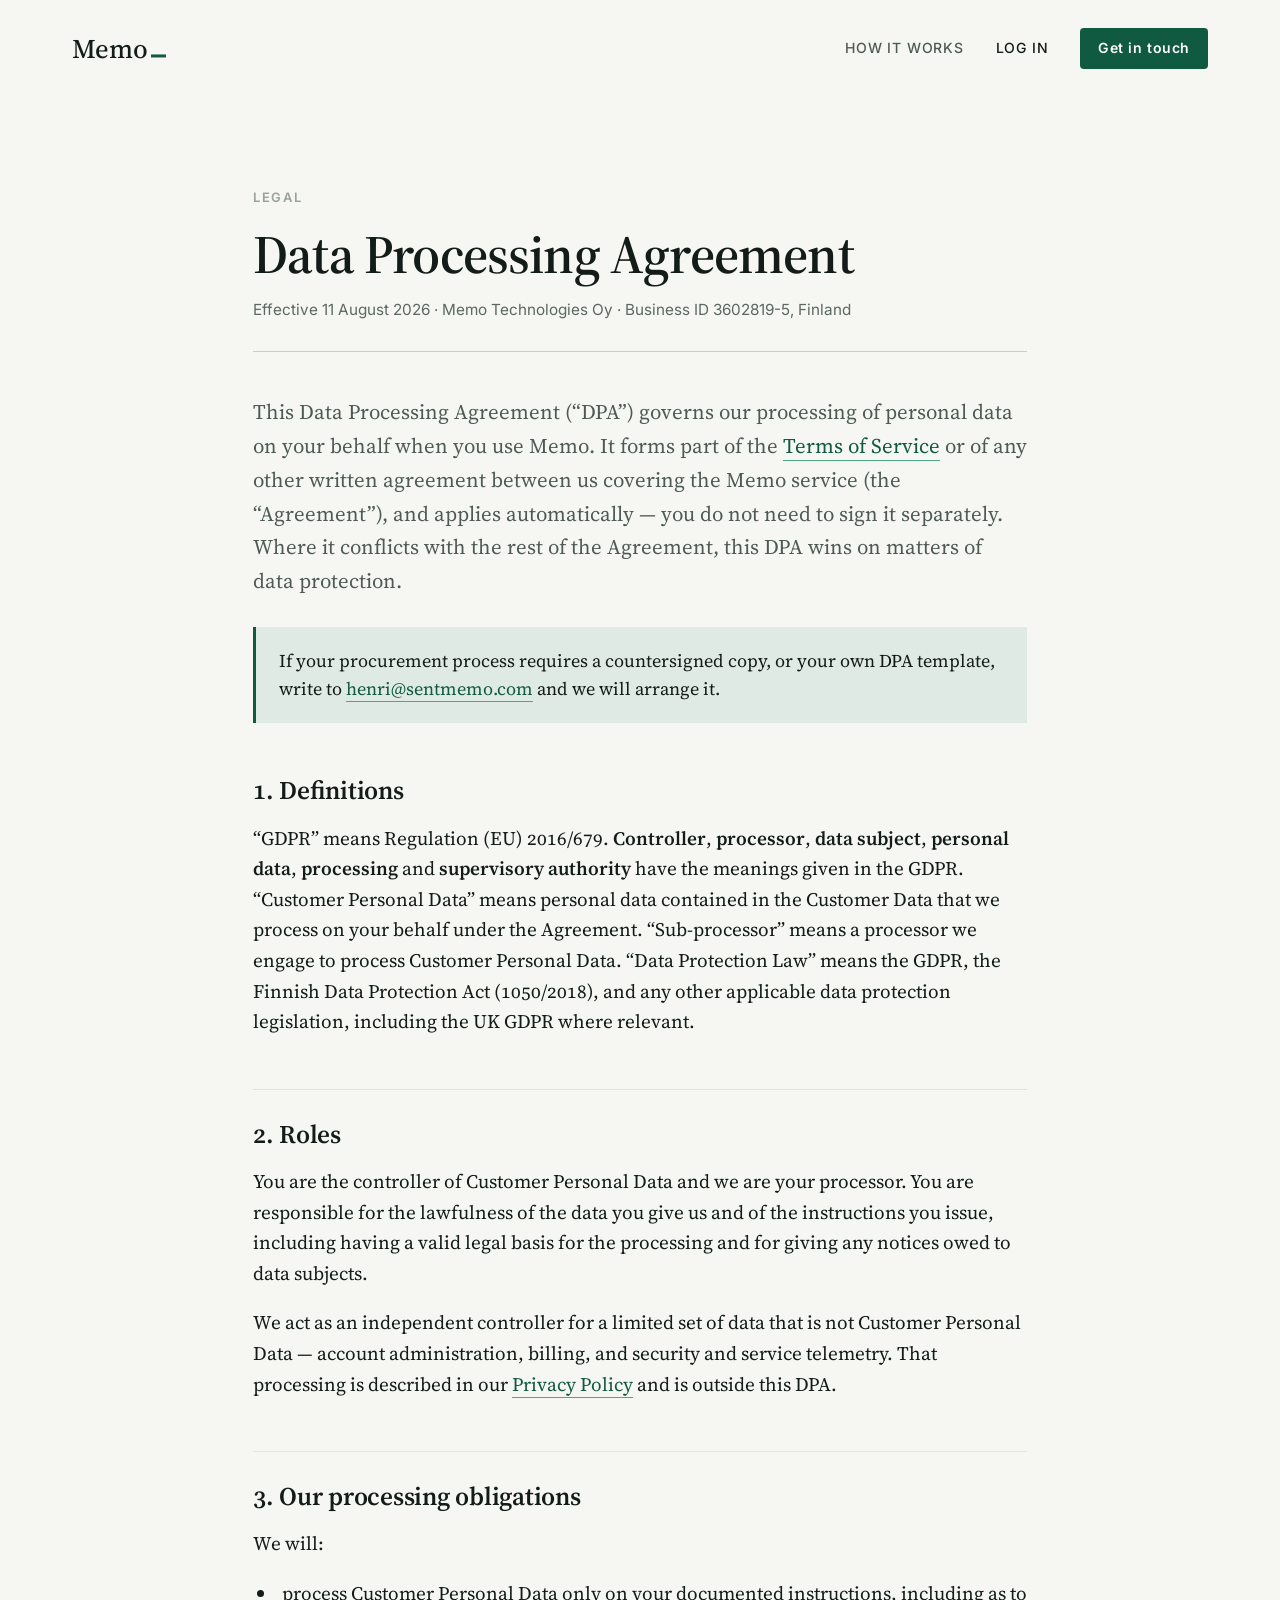
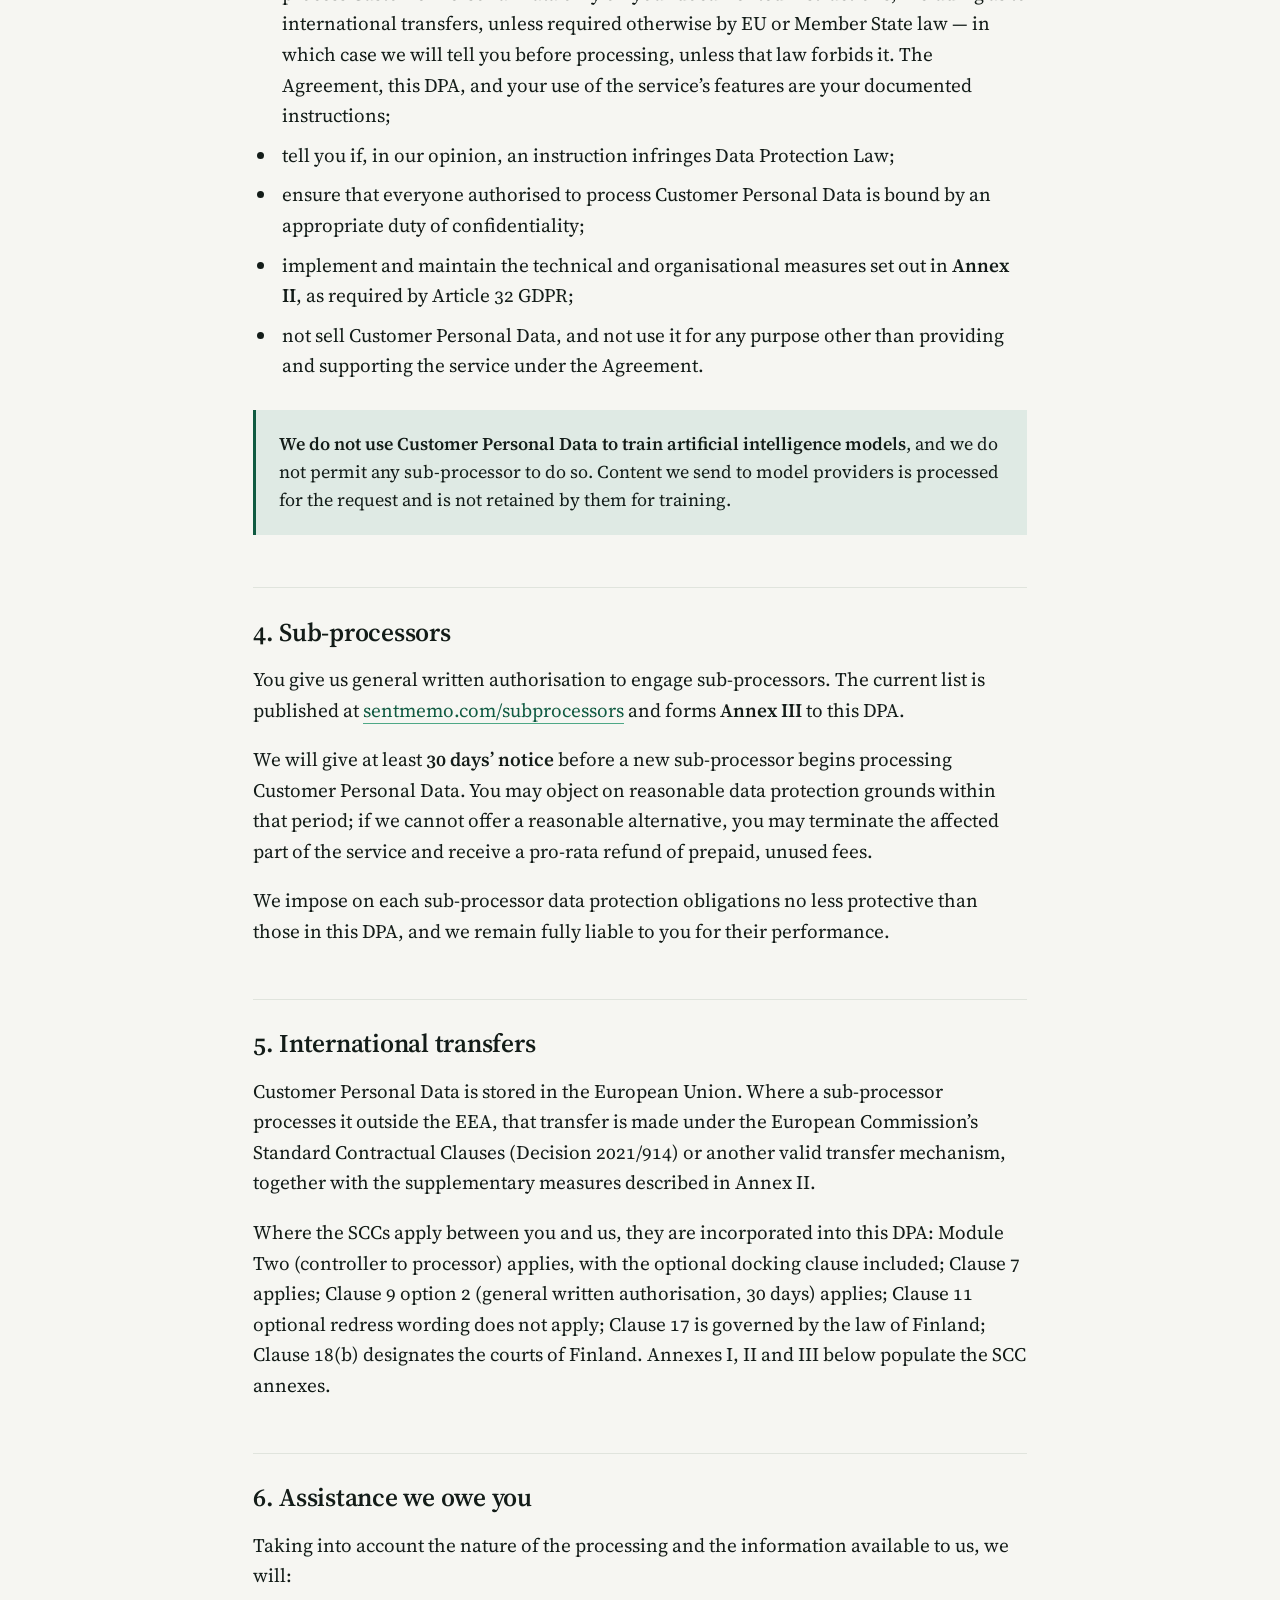
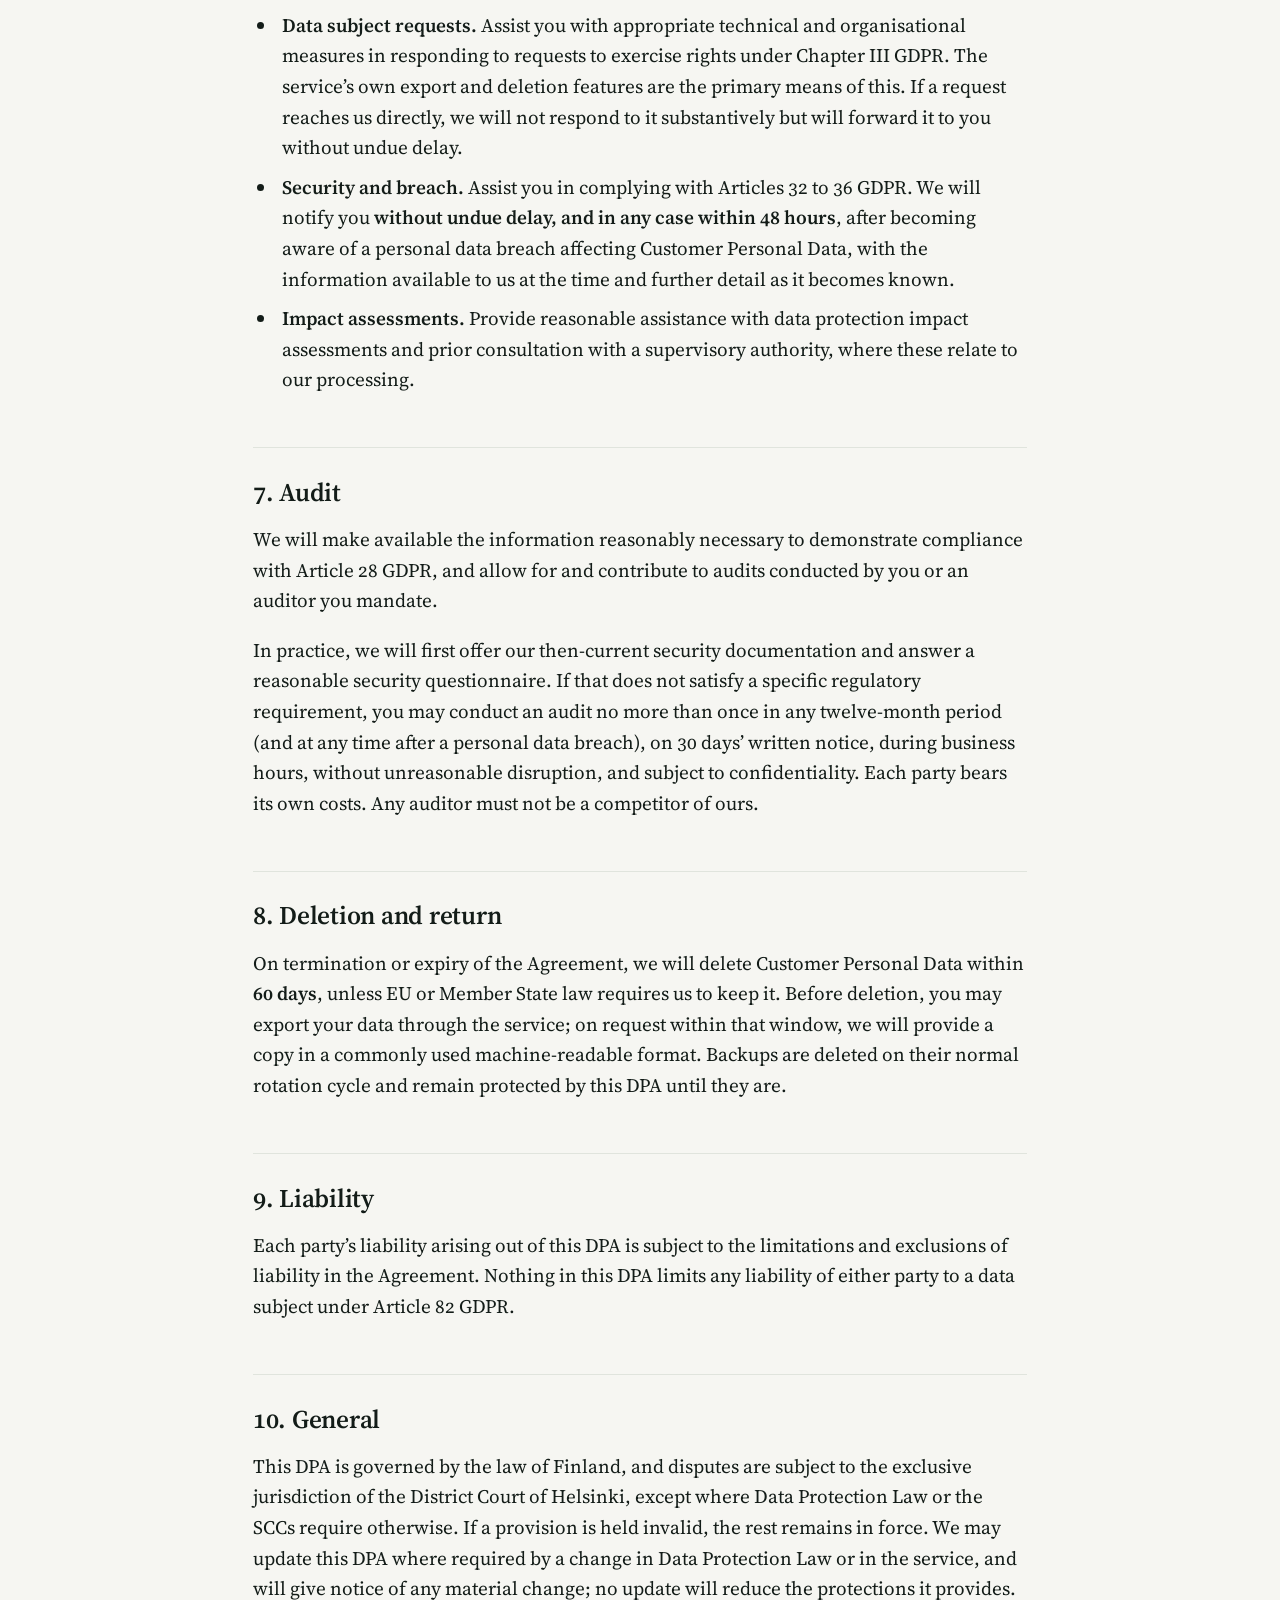
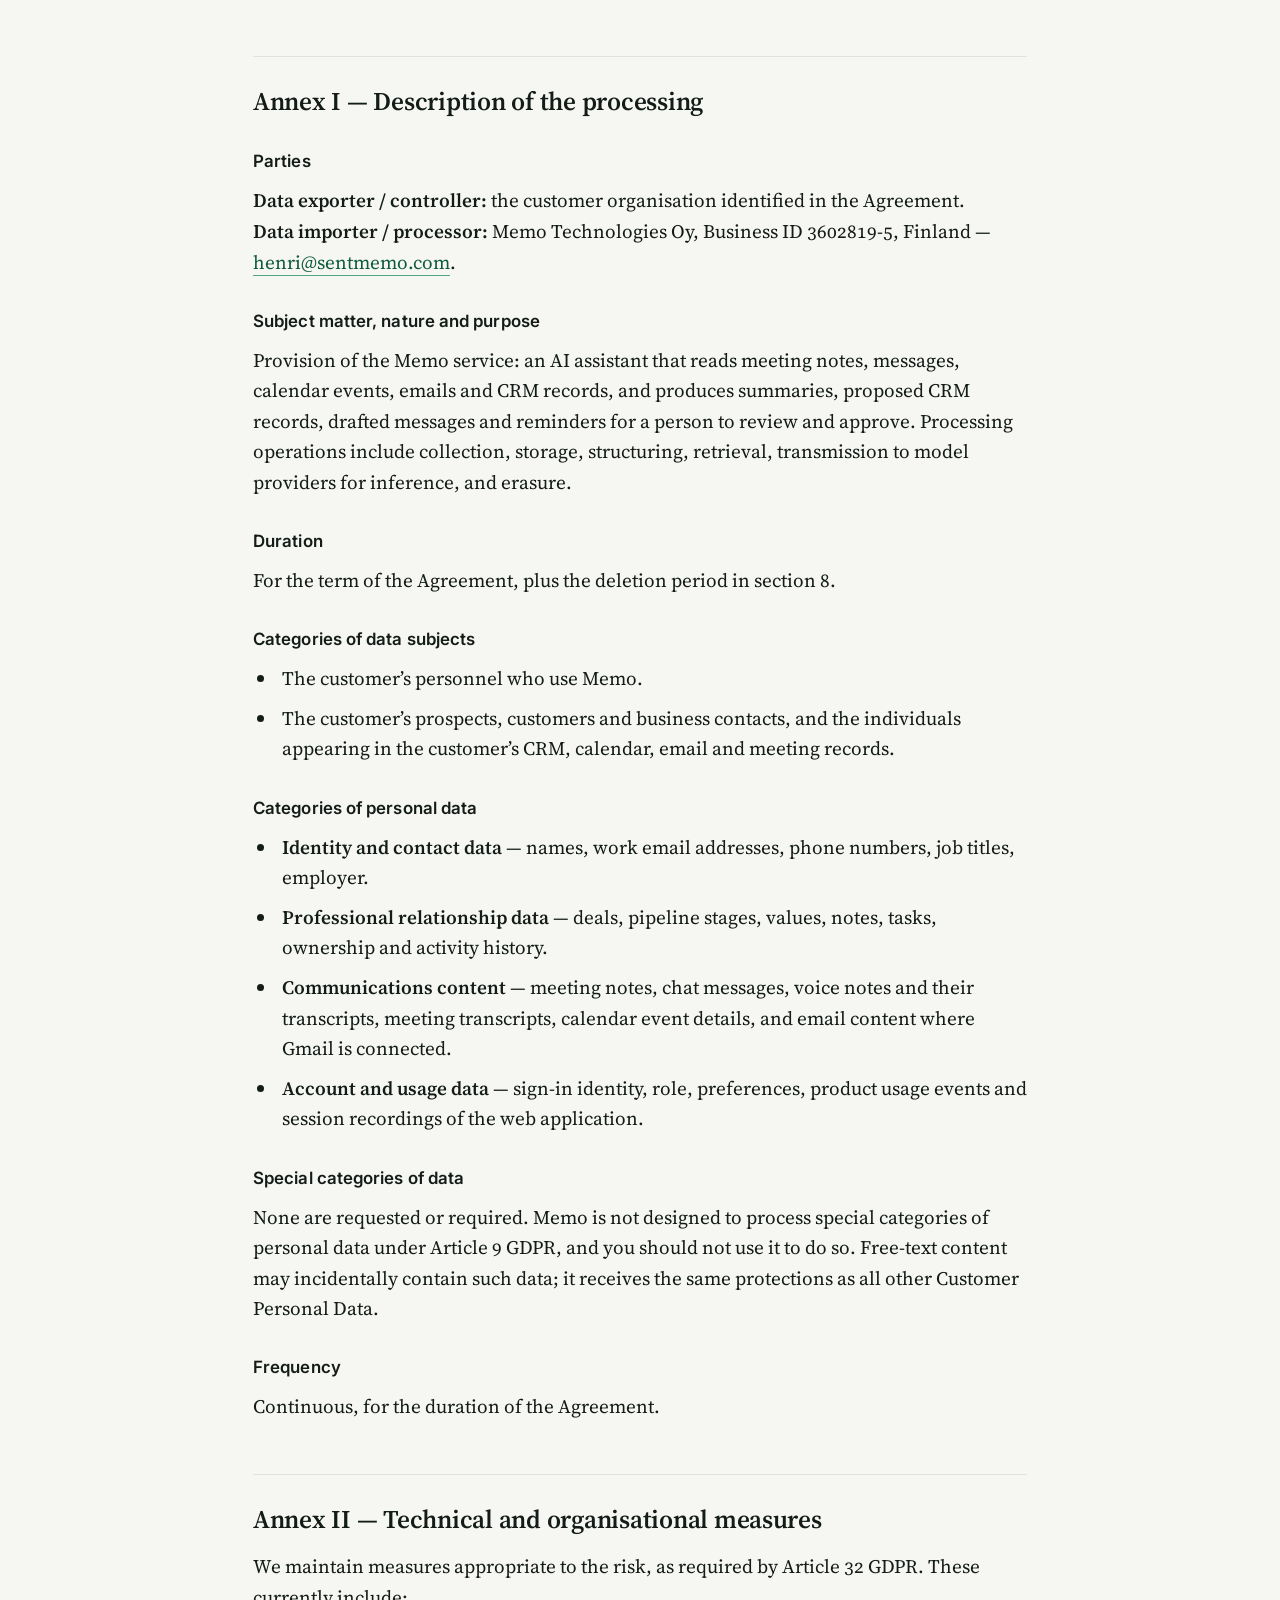
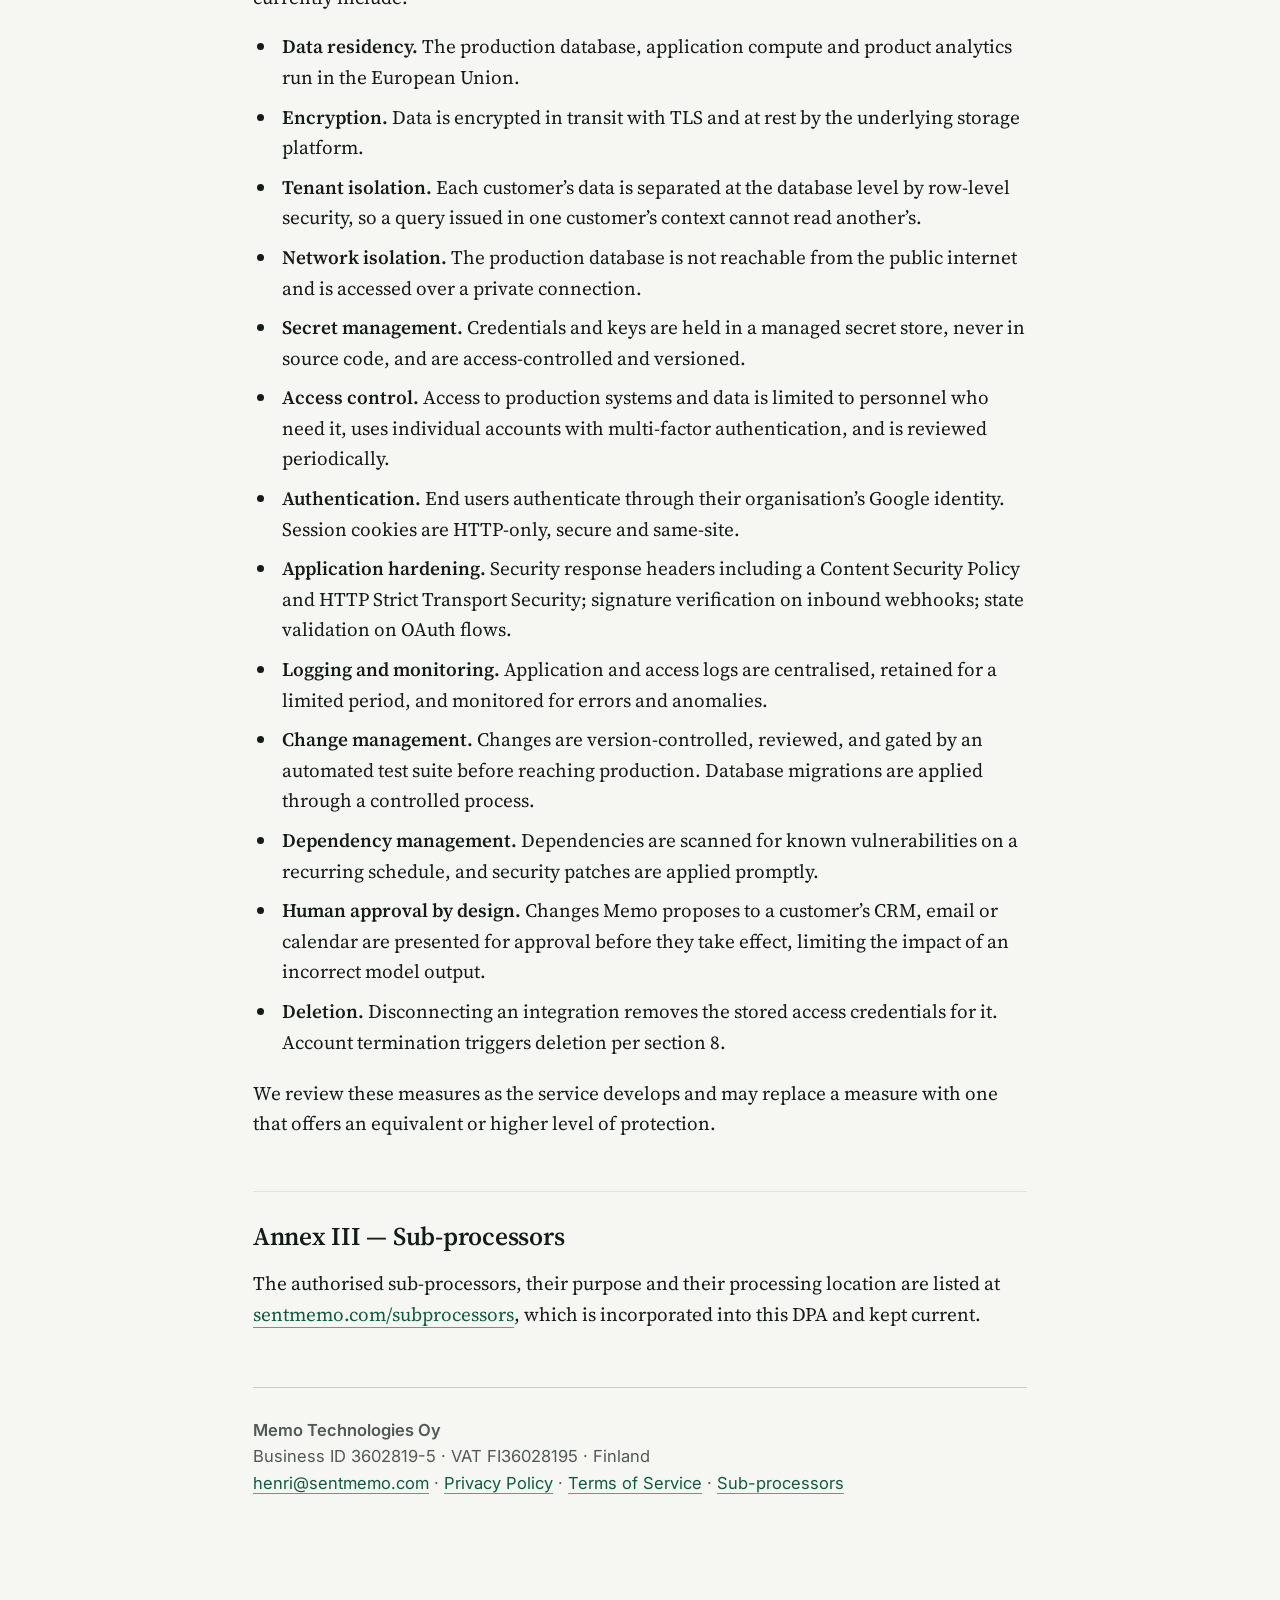
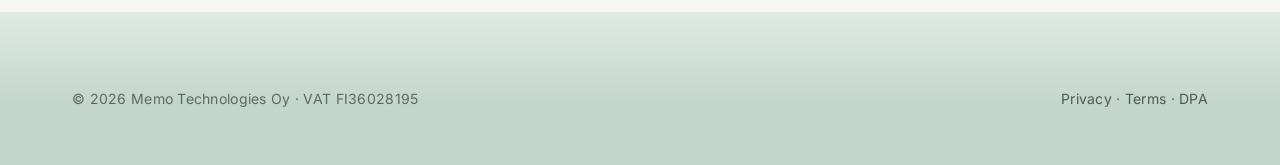
==== dpa/index.html @ cf08e98e "Publish the DPA and a sub-processor list The Terms promised "a data processing agreement is availabl" ====
<!DOCTYPE html>
<html lang="en">
<head>
  <meta charset="UTF-8">
  <meta name="viewport" content="width=device-width, initial-scale=1.0">
  <title>Data Processing Agreement &ndash; Memo</title>
  <meta name="description" content="Memo Technologies Oy's GDPR Article 28 data processing agreement, including the description of processing, security measures and sub-processor terms.">
  <link rel="icon" href="data:image/svg+xml,<svg xmlns='http://www.w3.org/2000/svg' viewBox='0 0 100 100'><rect width='100' height='100' rx='6' fill='%230e3b2e'/><text x='50' y='68' font-family='ui-serif,Georgia' font-size='60' font-weight='600' fill='%23f6f6f2' text-anchor='middle'>M</text></svg>">

  <link rel="preconnect" href="https://fonts.googleapis.com">
  <link rel="preconnect" href="https://fonts.gstatic.com" crossorigin>
  <link href="https://fonts.googleapis.com/css2?family=Source+Serif+4:ital,opsz,wght@0,8..60,400;0,8..60,500;0,8..60,600;0,8..60,700;1,8..60,400;1,8..60,500&family=Inter:wght@400;500;600;700&display=swap" rel="stylesheet">
  <link rel="stylesheet" href="/sales.css">
  <link rel="stylesheet" href="/legal.css">

  <link rel="canonical" href="https://sentmemo.com/dpa/">
  <meta name="theme-color" content="#f6f6f2">
  <meta property="og:type" content="website">
  <meta property="og:site_name" content="Memo">
  <meta property="og:url" content="https://sentmemo.com/dpa/">
  <meta property="og:title" content="Data Processing Agreement &mdash; Memo">
  <meta property="og:description" content="Memo's GDPR Article 28 data processing agreement.">
</head>
<body>

  <header class="masthead">
    <div class="container masthead-row">
      <a href="/" class="wordmark" aria-label="Memo home">Memo<span class="bar" aria-hidden="true"></span></a>
      <nav class="masthead-meta" aria-label="Primary">
        <a href="/#how" class="nav">How it works</a>
        <a href="https://app.sentmemo.com" class="nav login">Log in</a>
        <a href="mailto:henri@sentmemo.com?subject=Memo" class="btn btn-primary btn-sm">Get in touch</a>
      </nav>
    </div>
  </header>

  <main class="legal-shell">
    <div class="eyebrow">Legal</div>
    <h1>Data Processing Agreement</h1>
    <div class="legal-meta">
      Effective 11 August 2026 &middot; Memo Technologies Oy &middot; Business ID 3602819-5, Finland
    </div>

    <p class="legal-lede">
      This Data Processing Agreement (&ldquo;DPA&rdquo;) governs our processing of personal data on
      your behalf when you use Memo. It forms part of the
      <a href="/terms/">Terms of Service</a> or of any other written agreement between us covering
      the Memo service (the &ldquo;Agreement&rdquo;), and applies automatically &mdash; you do not
      need to sign it separately. Where it conflicts with the rest of the Agreement, this DPA wins
      on matters of data protection.
    </p>

    <div class="legal-note">
      <p>
        If your procurement process requires a countersigned copy, or your own DPA template, write to
        <a href="mailto:henri@sentmemo.com?subject=DPA">henri@sentmemo.com</a> and we will arrange it.
      </p>
    </div>

    <h2>1. Definitions</h2>
    <p>
      &ldquo;GDPR&rdquo; means Regulation (EU) 2016/679. <strong>Controller</strong>,
      <strong>processor</strong>, <strong>data subject</strong>, <strong>personal data</strong>,
      <strong>processing</strong> and <strong>supervisory authority</strong> have the meanings given
      in the GDPR. &ldquo;Customer Personal Data&rdquo; means personal data contained in the Customer
      Data that we process on your behalf under the Agreement. &ldquo;Sub-processor&rdquo; means a
      processor we engage to process Customer Personal Data. &ldquo;Data Protection Law&rdquo; means
      the GDPR, the Finnish Data Protection Act (1050/2018), and any other applicable data protection
      legislation, including the UK GDPR where relevant.
    </p>

    <h2>2. Roles</h2>
    <p>
      You are the controller of Customer Personal Data and we are your processor. You are responsible
      for the lawfulness of the data you give us and of the instructions you issue, including having
      a valid legal basis for the processing and for giving any notices owed to data subjects.
    </p>
    <p>
      We act as an independent controller for a limited set of data that is not Customer Personal
      Data &mdash; account administration, billing, and security and service telemetry. That
      processing is described in our <a href="/privacy/">Privacy Policy</a> and is outside this DPA.
    </p>

    <h2>3. Our processing obligations</h2>
    <p>We will:</p>
    <ul>
      <li>process Customer Personal Data only on your documented instructions, including as to international transfers, unless required otherwise by EU or Member State law &mdash; in which case we will tell you before processing, unless that law forbids it. The Agreement, this DPA, and your use of the service&rsquo;s features are your documented instructions;</li>
      <li>tell you if, in our opinion, an instruction infringes Data Protection Law;</li>
      <li>ensure that everyone authorised to process Customer Personal Data is bound by an appropriate duty of confidentiality;</li>
      <li>implement and maintain the technical and organisational measures set out in <strong>Annex II</strong>, as required by Article 32 GDPR;</li>
      <li>not sell Customer Personal Data, and not use it for any purpose other than providing and supporting the service under the Agreement.</li>
    </ul>

    <div class="legal-note">
      <p>
        <strong>We do not use Customer Personal Data to train artificial intelligence models</strong>,
        and we do not permit any sub-processor to do so. Content we send to model providers is
        processed for the request and is not retained by them for training.
      </p>
    </div>

    <h2>4. Sub-processors</h2>
    <p>
      You give us general written authorisation to engage sub-processors. The current list is
      published at <a href="/subprocessors/">sentmemo.com/subprocessors</a> and forms
      <strong>Annex III</strong> to this DPA.
    </p>
    <p>
      We will give at least <strong>30 days&rsquo; notice</strong> before a new sub-processor begins
      processing Customer Personal Data. You may object on reasonable data protection grounds within
      that period; if we cannot offer a reasonable alternative, you may terminate the affected part
      of the service and receive a pro-rata refund of prepaid, unused fees.
    </p>
    <p>
      We impose on each sub-processor data protection obligations no less protective than those in
      this DPA, and we remain fully liable to you for their performance.
    </p>

    <h2>5. International transfers</h2>
    <p>
      Customer Personal Data is stored in the European Union. Where a sub-processor processes it
      outside the EEA, that transfer is made under the European Commission&rsquo;s Standard
      Contractual Clauses (Decision 2021/914) or another valid transfer mechanism, together with the
      supplementary measures described in Annex II.
    </p>
    <p>
      Where the SCCs apply between you and us, they are incorporated into this DPA: Module Two
      (controller to processor) applies, with the optional docking clause included; Clause 7 applies;
      Clause 9 option 2 (general written authorisation, 30 days) applies; Clause 11 optional
      redress&nbsp;wording does not apply; Clause 17 is governed by the law of Finland; Clause 18(b)
      designates the courts of Finland. Annexes I, II and III below populate the SCC annexes.
    </p>

    <h2>6. Assistance we owe you</h2>
    <p>Taking into account the nature of the processing and the information available to us, we will:</p>
    <ul>
      <li><strong>Data subject requests.</strong> Assist you with appropriate technical and organisational measures in responding to requests to exercise rights under Chapter III GDPR. The service&rsquo;s own export and deletion features are the primary means of this. If a request reaches us directly, we will not respond to it substantively but will forward it to you without undue delay.</li>
      <li><strong>Security and breach.</strong> Assist you in complying with Articles 32 to 36 GDPR. We will notify you <strong>without undue delay, and in any case within 48 hours</strong>, after becoming aware of a personal data breach affecting Customer Personal Data, with the information available to us at the time and further detail as it becomes known.</li>
      <li><strong>Impact assessments.</strong> Provide reasonable assistance with data protection impact assessments and prior consultation with a supervisory authority, where these relate to our processing.</li>
    </ul>

    <h2>7. Audit</h2>
    <p>
      We will make available the information reasonably necessary to demonstrate compliance with
      Article 28 GDPR, and allow for and contribute to audits conducted by you or an auditor you
      mandate.
    </p>
    <p>
      In practice, we will first offer our then-current security documentation and answer a
      reasonable security questionnaire. If that does not satisfy a specific regulatory requirement,
      you may conduct an audit no more than once in any twelve-month period (and at any time after a
      personal data breach), on 30 days&rsquo; written notice, during business hours, without
      unreasonable disruption, and subject to confidentiality. Each party bears its own costs. Any
      auditor must not be a competitor of ours.
    </p>

    <h2>8. Deletion and return</h2>
    <p>
      On termination or expiry of the Agreement, we will delete Customer Personal Data within
      <strong>60 days</strong>, unless EU or Member State law requires us to keep it. Before
      deletion, you may export your data through the service; on request within that window, we will
      provide a copy in a commonly used machine-readable format. Backups are deleted on their normal
      rotation cycle and remain protected by this DPA until they are.
    </p>

    <h2>9. Liability</h2>
    <p>
      Each party&rsquo;s liability arising out of this DPA is subject to the limitations and
      exclusions of liability in the Agreement. Nothing in this DPA limits any liability of either
      party to a data subject under Article 82 GDPR.
    </p>

    <h2>10. General</h2>
    <p>
      This DPA is governed by the law of Finland, and disputes are subject to the exclusive
      jurisdiction of the District Court of Helsinki, except where Data Protection Law or the SCCs
      require otherwise. If a provision is held invalid, the rest remains in force. We may update
      this DPA where required by a change in Data Protection Law or in the service, and will give
      notice of any material change; no update will reduce the protections it provides.
    </p>

    <h2>Annex I &mdash; Description of the processing</h2>
    <h3>Parties</h3>
    <p>
      <strong>Data exporter / controller:</strong> the customer organisation identified in the
      Agreement.<br>
      <strong>Data importer / processor:</strong> Memo Technologies Oy, Business ID 3602819-5,
      Finland &mdash; <a href="mailto:henri@sentmemo.com?subject=DPA">henri@sentmemo.com</a>.
    </p>

    <h3>Subject matter, nature and purpose</h3>
    <p>
      Provision of the Memo service: an AI assistant that reads meeting notes, messages, calendar
      events, emails and CRM records, and produces summaries, proposed CRM records, drafted messages
      and reminders for a person to review and approve. Processing operations include collection,
      storage, structuring, retrieval, transmission to model providers for inference, and erasure.
    </p>

    <h3>Duration</h3>
    <p>
      For the term of the Agreement, plus the deletion period in section 8.
    </p>

    <h3>Categories of data subjects</h3>
    <ul>
      <li>The customer&rsquo;s personnel who use Memo.</li>
      <li>The customer&rsquo;s prospects, customers and business contacts, and the individuals appearing in the customer&rsquo;s CRM, calendar, email and meeting records.</li>
    </ul>

    <h3>Categories of personal data</h3>
    <ul>
      <li><strong>Identity and contact data</strong> &mdash; names, work email addresses, phone numbers, job titles, employer.</li>
      <li><strong>Professional relationship data</strong> &mdash; deals, pipeline stages, values, notes, tasks, ownership and activity history.</li>
      <li><strong>Communications content</strong> &mdash; meeting notes, chat messages, voice notes and their transcripts, meeting transcripts, calendar event details, and email content where Gmail is connected.</li>
      <li><strong>Account and usage data</strong> &mdash; sign-in identity, role, preferences, product usage events and session recordings of the web application.</li>
    </ul>

    <h3>Special categories of data</h3>
    <p>
      None are requested or required. Memo is not designed to process special categories of personal
      data under Article 9 GDPR, and you should not use it to do so. Free-text content may
      incidentally contain such data; it receives the same protections as all other Customer Personal
      Data.
    </p>

    <h3>Frequency</h3>
    <p>Continuous, for the duration of the Agreement.</p>

    <h2>Annex II &mdash; Technical and organisational measures</h2>
    <p>
      We maintain measures appropriate to the risk, as required by Article 32 GDPR. These currently
      include:
    </p>
    <ul>
      <li><strong>Data residency.</strong> The production database, application compute and product analytics run in the European Union.</li>
      <li><strong>Encryption.</strong> Data is encrypted in transit with TLS and at rest by the underlying storage platform.</li>
      <li><strong>Tenant isolation.</strong> Each customer&rsquo;s data is separated at the database level by row-level security, so a query issued in one customer&rsquo;s context cannot read another&rsquo;s.</li>
      <li><strong>Network isolation.</strong> The production database is not reachable from the public internet and is accessed over a private connection.</li>
      <li><strong>Secret management.</strong> Credentials and keys are held in a managed secret store, never in source code, and are access-controlled and versioned.</li>
      <li><strong>Access control.</strong> Access to production systems and data is limited to personnel who need it, uses individual accounts with multi-factor authentication, and is reviewed periodically.</li>
      <li><strong>Authentication.</strong> End users authenticate through their organisation&rsquo;s Google identity. Session cookies are HTTP-only, secure and same-site.</li>
      <li><strong>Application hardening.</strong> Security response headers including a Content Security Policy and HTTP Strict Transport Security; signature verification on inbound webhooks; state validation on OAuth flows.</li>
      <li><strong>Logging and monitoring.</strong> Application and access logs are centralised, retained for a limited period, and monitored for errors and anomalies.</li>
      <li><strong>Change management.</strong> Changes are version-controlled, reviewed, and gated by an automated test suite before reaching production. Database migrations are applied through a controlled process.</li>
      <li><strong>Dependency management.</strong> Dependencies are scanned for known vulnerabilities on a recurring schedule, and security patches are applied promptly.</li>
      <li><strong>Human approval by design.</strong> Changes Memo proposes to a customer&rsquo;s CRM, email or calendar are presented for approval before they take effect, limiting the impact of an incorrect model output.</li>
      <li><strong>Deletion.</strong> Disconnecting an integration removes the stored access credentials for it. Account termination triggers deletion per section 8.</li>
    </ul>
    <p>
      We review these measures as the service develops and may replace a measure with one that offers
      an equivalent or higher level of protection.
    </p>

    <h2>Annex III &mdash; Sub-processors</h2>
    <p>
      The authorised sub-processors, their purpose and their processing location are listed at
      <a href="/subprocessors/">sentmemo.com/subprocessors</a>, which is incorporated into this DPA
      and kept current.
    </p>

    <div class="legal-contact">
      <strong>Memo Technologies Oy</strong><br>
      Business ID 3602819-5 &middot; VAT FI36028195 &middot; Finland<br>
      <a href="mailto:henri@sentmemo.com?subject=DPA">henri@sentmemo.com</a>
      &middot; <a href="/privacy/">Privacy Policy</a>
      &middot; <a href="/terms/">Terms of Service</a>
      &middot; <a href="/subprocessors/">Sub-processors</a>
    </div>
  </main>

  <footer class="colophon">
    <div class="container colophon-row">
      <span>&copy; 2026 Memo Technologies Oy &middot; VAT FI36028195</span>
      <span class="colophon-legal"><a href="/privacy/">Privacy</a> &middot; <a href="/terms/">Terms</a> &middot; <a href="/dpa/">DPA</a></span>
    </div>
  </footer>

</body>
</html>
---- sales.css ----
:root {
      --paper:        #f6f6f2;
      --paper-card:   #eef0ea;
      --paper-warm:   #dfeae4;
      --paper-deep:   #c3d6cc;
      --ink:          #131c18;
      --ink-soft:     #4f5a54;
      --ink-mute:     #5c6861;
      --ink-faint:    #97a29a;
      --rule:         #c8cfc7;
      --rule-soft:    #e0e4dd;
      --accent:       #0f5a41;
      --accent-deep:  #0a2d23;
      --accent-soft:  #4ea886;
      --accent-glow:  rgba(15, 90, 65, 0.16);

      --serif: 'Source Serif 4', 'Source Serif Pro', 'Iowan Old Style', Georgia, 'Times New Roman', serif;
      --sans:  'Inter', -apple-system, BlinkMacSystemFont, 'Segoe UI', Helvetica, Arial, sans-serif;

      --gutter: 1.5rem;
      --max:    74rem;
    }

    * { margin: 0; padding: 0; box-sizing: border-box; }

    html {
      font-size: 17px;
      -webkit-font-smoothing: antialiased;
      -moz-osx-font-smoothing: grayscale;
      text-rendering: optimizeLegibility;
    }
    @media (min-width: 60rem) { html { font-size: 18px; } }

    body {
      font-family: var(--serif);
      font-weight: 400;
      font-size: 1.0625rem;
      line-height: 1.6;
      color: var(--ink);
      background: var(--paper);
      font-feature-settings: "kern", "liga", "onum";
    }

    a { color: var(--accent); text-decoration: none; }
    p { hanging-punctuation: first last; }

    ::selection { background: var(--accent); color: #fff; }

    /* ── Layout ───────────────────────────────────────────────── */
    .container {
      max-width: var(--max);
      margin: 0 auto;
      padding: 0 var(--gutter);
    }
    @media (min-width: 50rem) {
      .container { padding: 0 3rem; }
    }
    @media (min-width: 80rem) {
      .container { padding: 0 4rem; }
    }
    .narrow { max-width: 60rem; margin: 0 auto; }

    /* ── Typographic primitives ───────────────────────────────── */
    .smallcaps {
      font-family: var(--sans);
      font-size: 0.7rem;
      font-weight: 500;
      letter-spacing: 0.18em;
      text-transform: uppercase;
      color: var(--ink-mute);
    }
    .smallcaps--accent { color: var(--accent); }
    .caption {
      font-family: var(--sans);
      font-size: 0.78rem;
      letter-spacing: 0.04em;
      color: var(--ink-mute);
      font-weight: 400;
    }

    /* ── Buttons ──────────────────────────────────────────────── */
    .btn {
      display: inline-flex;
      align-items: center;
      gap: 0.5rem;
      padding: 0.85rem 1.6rem;
      font-family: var(--sans);
      font-size: 0.94rem;
      font-weight: 600;
      letter-spacing: 0.005em;
      border-radius: 4px;
      border: 1px solid transparent;
      text-decoration: none;
      cursor: pointer;
      transition: background 180ms ease, color 180ms ease, border-color 180ms ease, transform 80ms ease;
      white-space: nowrap;
    }
    .btn:active { transform: translateY(1px); }
    .btn-primary {
      background: var(--accent);
      color: #fff;
    }
    .btn-primary:hover { background: var(--accent-deep); color: #fff; }
    .btn-ghost {
      background: transparent;
      color: var(--ink);
      border-color: var(--rule);
    }
    .btn-ghost:hover { border-color: var(--ink); color: var(--ink); }
    .btn-sm  { padding: 0.45rem 0.95rem; font-size: 0.78rem; letter-spacing: 0.04em; }
    .btn-md  { padding: 0.7rem  1.3rem; font-size: 0.88rem; }
    .btn-lg  { padding: 1rem    2rem;   font-size: 1rem; }
    .btn .arrow { transition: transform 180ms ease; }
    .btn:hover .arrow { transform: translateX(3px); }

    .link {
      color: var(--accent);
      background-image: linear-gradient(currentColor, currentColor);
      background-position: 0 100%;
      background-repeat: no-repeat;
      background-size: 100% 1px;
      padding-bottom: 1px;
      transition: background-size 220ms ease, color 220ms ease;
    }
    .link:hover { color: var(--accent-deep); background-size: 100% 2px; }

    /* Mock links inside illustrative UI plates — non-interactive,
       non-focusable, styled to look like links for visual fidelity. */
    .mock-link {
      color: var(--accent);
      cursor: default;
    }

    /* ── Masthead ─────────────────────────────────────────────── */
    .masthead {
      padding-top: 1.5rem;
      padding-bottom: 1.5rem;
    }
    .masthead-row {
      display: flex;
      align-items: center;
      justify-content: space-between;
      gap: 1.5rem;
    }
    .wordmark {
      font-family: var(--serif);
      font-weight: 500;
      font-size: 1.5rem;
      letter-spacing: -0.005em;
      color: var(--ink);
      display: inline-flex;
      align-items: baseline;
      gap: 0.05em;
    }
    .wordmark .bar {
      display: inline-block;
      width: 0.55em;
      height: 0.12em;
      background: var(--accent);
      margin-left: 0.08em;
      transform: translateY(-0.02em);
    }
    .masthead-meta {
      display: flex;
      align-items: center;
      gap: 1.75rem;
    }
    .masthead-meta a.nav {
      color: var(--ink-soft);
      font-family: var(--sans);
      font-size: 0.78rem;
      letter-spacing: 0.06em;
      text-transform: uppercase;
      font-weight: 500;
    }
    .masthead-meta a.nav:hover { color: var(--accent); }
    .masthead-meta a.login { color: var(--ink); }
    @media (max-width: 36rem) {
      .masthead-meta a.nav { display: none; }
      .masthead-meta a.login { display: inline-flex; }
    }

    /* ── Hero ─────────────────────────────────────────────────── */
    .hero {
      position: relative;
      padding-top: clamp(2rem, 4vw, 3.5rem);
      padding-bottom: clamp(2.5rem, 5vw, 4rem);
      overflow: hidden;
      isolation: isolate;
    }
    .hero-glow {
      position: absolute;
      top: clamp(8rem, 16vw, 14rem);
      left: 50%;
      transform: translateX(-50%);
      width: min(80rem, 110vw);
      height: 36rem;
      background:
        radial-gradient(ellipse closest-side at 50% 45%, var(--accent-glow) 0%, rgba(223, 234, 228, 0.45) 28%, transparent 100%);
      pointer-events: none;
      z-index: 0;
    }
    .hero-orb {
      position: absolute;
      top: clamp(6rem, 14vw, 11rem);
      left: 50%;
      transform: translateX(-50%);
      width: min(46rem, 90vw);
      aspect-ratio: 1;
      border-radius: 50%;
      border: 1px solid rgba(15, 90, 65, 0.08);
      pointer-events: none;
      z-index: 0;
    }
    .hero-orb::before, .hero-orb::after {
      content: "";
      position: absolute;
      inset: 8%;
      border-radius: 50%;
      border: 1px solid rgba(15, 90, 65, 0.06);
    }
    .hero-orb::after { inset: 18%; border-color: rgba(15, 90, 65, 0.045); }

    .hero-stage {
      position: relative;
      max-width: 64rem;
      margin: 0 auto;
      padding: 0 0.5rem;
      text-align: center;
      z-index: 2;
    }
    .hero .eyebrow {
      margin-bottom: 1.6rem;
      display: inline-block;
    }
    .hed {
      font-family: var(--serif);
      font-weight: 500;
      font-size: clamp(2.4rem, 6.4vw, 4.8rem);
      line-height: 1.04;
      letter-spacing: -0.025em;
      color: var(--ink);
      margin: 0 auto 1.6rem;
      /* 24ch (was 18ch at 5.6rem) — the hed is now a full sentence rather than
         two short clauses, and the narrower measure broke it over four lines,
         pushing the CTA and the Slack plate below the fold. */
      /* min(…, 100%) so the wider measure never exceeds the container: at the
         clamp floor (2.4rem) a flat 24ch overflows a 390px viewport. */
      max-width: min(24ch, 100%);
      /* No auto-hyphenation in the hero hed — it broke "touchpoints" across
         lines as "touch-points". Wrap at word boundaries instead. */
      -webkit-hyphens: manual;
      hyphens: manual;
    }
    .hed em {
      font-style: italic;
      color: var(--accent);
      font-weight: 500;
      /* Break the accent clause onto its own line so the hed keeps its
         two-beat rhythm instead of running on from the ink sentence. */
      display: block;
    }
    .hero .deck {
      max-width: 36rem;
      font-size: clamp(1.1rem, 1.5vw, 1.3rem);
      line-height: 1.55;
      color: var(--ink-soft);
      margin: 0 auto 2.4rem;
    }
    .hero-cta {
      display: flex;
      align-items: center;
      gap: 0.75rem;
      flex-wrap: wrap;
      justify-content: center;
    }
    .hero-trust {
      margin-top: 1.5rem;
      font-family: var(--sans);
      font-size: 0.78rem;
      color: var(--ink-mute);
      letter-spacing: 0.005em;
    }
    .hero-trust em { color: var(--ink-soft); font-style: italic; }

    /* ── Floating product cards ───────────────────────────────── */
    .float-card {
      position: absolute;
      background: #fff;
      border-radius: 10px;
      box-shadow:
        0 1px 0 rgba(0,0,0,0.02),
        0 14px 30px -16px rgba(60, 40, 20, 0.18),
        0 6px 14px -8px rgba(60, 40, 20, 0.08);
      padding: 0.85rem 1rem 0.95rem;
      font-family: var(--sans);
      font-size: 0.78rem;
      line-height: 1.42;
      color: var(--ink);
      border: 1px solid rgba(0,0,0,0.04);
      text-align: left;
      z-index: 1;
    }
    .float-card .label {
      font-weight: 600;
      font-size: 0.85rem;
      margin-bottom: 0.2rem;
      display: flex;
      align-items: center;
      gap: 0.45rem;
      color: var(--ink);
    }
    .float-card .label .pip {
      width: 0.95rem;
      height: 0.95rem;
      border-radius: 50%;
      display: inline-grid;
      place-items: center;
      font-size: 0.6rem;
      flex-shrink: 0;
      color: #fff;
      background: var(--accent);
    }
    .float-card .label .pip.green { background: #007a5a; }
    .float-card .label .pip.blue  { background: #1264a3; }
    .float-card .label .logo {
      width: 1.15rem;
      height: 1.15rem;
      flex-shrink: 0;
      object-fit: contain;
      display: block;
    }
    .float-card .meta {
      color: var(--ink-mute);
      font-size: 0.74rem;
    }
    .float-card .meta strong { color: var(--ink-soft); font-weight: 600; }
    .float-card .progress {
      margin-top: 0.55rem;
      height: 4px;
      background: rgba(15, 90, 65, 0.14);
      border-radius: 9999px;
      overflow: hidden;
    }
    .float-card .progress span {
      display: block;
      height: 100%;
      background: var(--accent);
      width: 70%;
      border-radius: 9999px;
    }

    /* Cards ride out into the viewport side-gutters so they clear the
       centred headline; the calc() tracks the gutter as the screen widens
       (1rem from the viewport edge), clamped so they stay anchored near the
       content on ultra-wide displays. */
    .float-card.transcript {
      top: 0;
      left: clamp(-15rem, calc((100% - 100vw) / 2 + 0.75rem), -0.5rem);
      width: 14.5rem;
      transform: rotate(-1.6deg);
    }
    .float-card.proposal {
      top: -1.5rem;
      right: clamp(-15rem, calc((100% - 100vw) / 2 + 0.75rem), -1rem);
      width: 16rem;
      transform: rotate(1.4deg);
    }
    .float-card.email {
      bottom: 3.5rem;
      left: clamp(-15rem, calc((100% - 100vw) / 2 + 0.75rem), -1.5rem);
      width: 15.5rem;
      transform: rotate(0.8deg);
    }
    .float-card.calendar {
      bottom: 5.5rem;
      right: clamp(-15rem, calc((100% - 100vw) / 2 + 0.75rem), 0rem);
      width: 13rem;
      transform: rotate(-1.2deg);
    }

    /* Only show the floating cards once the viewport is wide enough to seat
       them in the gutters without colliding with the headline. */
    @media (max-width: 80rem) {
      .float-card { display: none; }
    }

    /* ── Photo plate ──────────────────────────────────────────── */
    .plate {
      margin-top: clamp(2.5rem, 5vw, 4rem);
      margin-bottom: 1rem;
    }
    .plate-frame {
      background: transparent;
      padding: 0;
    }
    .plate-caption {
      display: flex;
      justify-content: space-between;
      gap: 2rem;
      padding-top: 1rem;
      align-items: baseline;
    }
    .plate-caption .figure {
      font-family: var(--sans);
      font-size: 0.7rem;
      letter-spacing: 0.18em;
      text-transform: uppercase;
      color: var(--ink-mute);
    }
    .plate-caption .text {
      font-family: var(--serif);
      font-style: italic;
      font-size: 0.95rem;
      color: var(--ink-soft);
      flex: 1;
      text-align: right;
    }

    /* ── Section spacing ──────────────────────────────────────── */
    section.bay { padding: clamp(5rem, 11vw, 10rem) 0; }
    .section-eyebrow { display: inline-block; margin-bottom: 1.6rem; }

    h2.head {
      font-family: var(--serif);
      font-weight: 500;
      font-size: clamp(2rem, 5vw, 3.85rem);
      line-height: 1.04;
      letter-spacing: -0.022em;
      max-width: 24ch;
      color: var(--ink);
    }
    h2.head em { font-style: italic; }

    .lede {
      font-size: 1.2rem;
      line-height: 1.55;
      color: var(--ink-soft);
      max-width: 40rem;
      margin-top: 1.4rem;
    }

    /* ── Slack-window mock ────────────────────────────────────── */
    .slack-window {
      background: #1a1d21;
      border-radius: 8px;
      overflow: hidden;
      display: grid;
      grid-template-columns: 14rem 1fr;
      font-family: 'Lato', -apple-system, BlinkMacSystemFont, 'Segoe UI', Helvetica, Arial, sans-serif;
      color: #d1d2d3;
      box-shadow:
        0 1px 0 rgba(0,0,0,0.04),
        0 30px 60px -28px rgba(20, 10, 4, 0.45),
        0 18px 30px -16px rgba(20, 10, 4, 0.35);
      border: 1px solid rgba(0,0,0,0.08);
    }
    @media (max-width: 56rem) {
      .slack-window { grid-template-columns: 1fr; }
      .slack-window .sw-side { display: none; }
    }
    .sw-topbar {
      grid-column: 1 / -1;
      background: #350d36;
      color: #d1d2d3;
      padding: 0.55rem 1rem;
      display: flex;
      align-items: center;
      gap: 0.75rem;
      font-size: 0.78rem;
      border-bottom: 1px solid #2c0d2e;
    }
    .sw-traffic {
      display: flex;
      gap: 0.4rem;
      margin-right: 0.4rem;
    }
    .sw-traffic span {
      width: 10px; height: 10px;
      border-radius: 50%;
      background: #ff5f57;
    }
    .sw-traffic span:nth-child(2) { background: #febc2e; }
    .sw-traffic span:nth-child(3) { background: #28c840; }
    .sw-search {
      flex: 1;
      max-width: 22rem;
      margin: 0 auto;
      background: rgba(255,255,255,0.08);
      border-radius: 4px;
      padding: 0.25rem 0.6rem;
      font-size: 0.74rem;
      color: rgba(255,255,255,0.7);
    }
    .sw-side {
      background: #19171c;
      padding: 0.75rem 0;
      font-size: 0.84rem;
      color: #cfd0d2;
      border-right: 1px solid #2c2d30;
    }
    .sw-workspace {
      padding: 0.4rem 1rem 0.85rem;
      font-weight: 700;
      font-size: 0.92rem;
      color: #fff;
      border-bottom: 1px solid #2c2d30;
      margin-bottom: 0.4rem;
      display: flex;
      align-items: center;
      gap: 0.35rem;
    }
    .sw-workspace::after {
      content: "▾";
      font-size: 0.7rem;
      color: rgba(255,255,255,0.6);
      margin-left: auto;
    }
    .sw-nav, .sw-channels {
      list-style: none;
      padding: 0;
      margin: 0;
    }
    .sw-section-label {
      padding: 0.7rem 1rem 0.25rem;
      font-size: 0.7rem;
      letter-spacing: 0.04em;
      color: #8b8d8f;
      font-weight: 600;
    }
    .sw-item, .sw-channel {
      padding: 0.3rem 1rem;
      display: flex;
      gap: 0.5rem;
      font-size: 0.82rem;
      color: #b0b1b2;
      align-items: center;
    }
    .sw-channel .hash { opacity: 0.7; font-weight: 500; }
    .sw-channel.active,
    .sw-item.active {
      background: #1164a3;
      color: #fff;
      font-weight: 700;
    }
    .sw-channel.active .hash { color: #fff; opacity: 1; }
    .sw-add {
      padding: 0.3rem 1rem;
      color: #8b8d8f;
      font-size: 0.82rem;
    }

    .sw-main {
      display: flex;
      flex-direction: column;
      min-height: 30rem;
    }
    @media (min-width: 56rem) { .sw-main { min-height: 36rem; } }

    .sw-head {
      padding: 0.85rem 1.25rem;
      border-bottom: 1px solid #2c2d30;
      display: flex;
      align-items: center;
      gap: 0.6rem;
      color: #fff;
      font-size: 0.92rem;
      font-weight: 700;
    }
    .sw-head .crumb {
      color: #d1d2d3;
      font-weight: 400;
      font-size: 0.78rem;
      margin-left: 0.3rem;
    }
    .sw-head .close {
      margin-left: auto;
      color: #8b8d8f;
      font-weight: 400;
      cursor: default;
    }

    .sw-day {
      text-align: center;
      font-size: 0.74rem;
      color: #b0b1b2;
      padding: 0.5rem 1rem;
      position: relative;
      margin: 0.6rem 1.25rem;
      border-top: 1px solid #2c2d30;
    }
    .sw-day span {
      background: #1a1d21;
      padding: 0 0.6rem;
      position: relative;
      top: -0.85rem;
      display: inline-block;
    }

    .sw-body {
      padding: 0.6rem 1.25rem 0.5rem;
      flex: 1;
      display: flex;
      flex-direction: column;
      gap: 1.05rem;
    }

    .sw-msg {
      display: grid;
      grid-template-columns: 36px 1fr;
      gap: 0.7rem;
    }
    .sw-avatar {
      width: 36px; height: 36px;
      border-radius: 4px;
      background: var(--accent);
      color: #fff;
      display: grid;
      place-items: center;
      font-family: var(--serif);
      font-size: 1rem;
      font-weight: 600;
      letter-spacing: -0.01em;
    }
    .sw-meta { font-size: 0.84rem; color: #d1d2d3; line-height: 1.4; margin-bottom: 0.15rem; }
    .sw-meta .name { font-weight: 700; color: #fff; }
    .sw-meta .bot-tag {
      font-size: 0.6rem;
      background: #2c2d30;
      padding: 1px 4px;
      border-radius: 2px;
      margin-left: 0.35rem;
      color: #cfd0d2;
      font-weight: 700;
      letter-spacing: 0.04em;
      vertical-align: 1.5px;
    }
    .sw-meta .time { color: #8b8d8f; font-size: 0.72rem; margin-left: 0.4rem; }

    .sw-text { font-size: 0.88rem; line-height: 1.5; color: #d1d2d3; }
    .sw-text + .sw-text { margin-top: 0.55rem; }
    .sw-text strong { font-weight: 700; color: #fff; }
    .sw-text em { font-style: italic; color: #fff; }

    .sw-attached {
      font-size: 0.84rem;
      color: #b0b1b2;
      line-height: 1.45;
    }
    .sw-attached strong { color: #fff; font-weight: 700; }
    .sw-attached-icon {
      color: #8b8d8f;
      vertical-align: -2px;
      margin-right: 0.35rem;
    }

    .sw-thread-rail {
      font-size: 0.78rem;
      color: #1d9bd1;
      font-weight: 700;
      padding-left: 36px;
      margin-top: 0.2rem;
      margin-bottom: -0.4rem;
    }
    .sw-thread-rail::before {
      content: "";
      display: inline-block;
      width: 18px; height: 1px;
      background: #4a4d50;
      margin-right: 0.45rem;
      vertical-align: 4px;
    }

    /* Proposal card inside Slack */
    .sw-proposal {
      margin-top: 0.7rem;
      border: 1px solid #2c2d30;
      border-left: 3px solid var(--accent);
      background: #222529;
      padding: 0.95rem 1.05rem 1rem;
      border-radius: 0 4px 4px 0;
    }
    .sw-proposal-head {
      font-weight: 700;
      color: #fff;
      margin-bottom: 0.55rem;
      font-size: 0.86rem;
    }
    .sw-proposal-head .badge {
      font-family: var(--sans);
      font-size: 0.6rem;
      letter-spacing: 0.16em;
      text-transform: uppercase;
      color: var(--accent-soft);
      font-weight: 600;
      margin-left: 0.4rem;
    }
    .sw-checkrow {
      display: grid;
      grid-template-columns: 1.2rem 1fr;
      gap: 0.55rem;
      align-items: start;
      padding: 0.42rem 0;
      font-size: 0.84rem;
      line-height: 1.4;
    }
    .sw-checkrow + .sw-checkrow { border-top: 1px solid #2c2d30; }
    .sw-check {
      width: 14px; height: 14px;
      background: #1264a3;
      border-radius: 2px;
      display: grid;
      place-items: center;
      color: #fff;
      font-size: 0.6rem;
      font-weight: 700;
      margin-top: 3px;
    }
    .sw-check::before { content: "✓"; }
    .sw-checkrow .label { color: #d1d2d3; }
    .sw-checkrow .label strong { color: #fff; font-weight: 700; }
    .sw-checkrow .meta {
      display: block;
      font-size: 0.76rem;
      color: #8b8d8f;
      margin-top: 0.1rem;
    }
    .sw-proposal-actions {
      margin-top: 0.85rem;
      display: flex;
      gap: 0.5rem;
      align-items: center;
    }
    .sw-actbtn {
      font-family: var(--sans);
      font-size: 0.78rem;
      font-weight: 700;
      padding: 0.5rem 1rem;
      border-radius: 3px;
      border: 1px solid transparent;
    }
    .sw-actbtn.primary { background: #007a5a; color: #fff; }
    .sw-actbtn.ghost { background: transparent; color: #d1d2d3; border-color: #4a4d50; }
    /* Channel digest message styling */
    .sw-digest h5 {
      font-size: 0.86rem;
      font-weight: 700;
      color: #fff;
      margin: 0.85rem 0 0.4rem;
    }
    .sw-digest h5:first-child { margin-top: 0.2rem; }
    .sw-digest .item {
      font-size: 0.84rem;
      line-height: 1.5;
      margin-bottom: 0.5rem;
      color: #d1d2d3;
    }
    .sw-digest .item .who { color: #fff; font-weight: 700; }
    .sw-digest .item .stage { color: #8b8d8f; font-size: 0.78rem; }
    .sw-digest .item .desc { color: #b0b1b2; font-size: 0.82rem; display: block; margin-top: 0.1rem; }
    .sw-digest .lede {
      font-size: 0.84rem;
      font-style: italic;
      color: #b0b1b2;
      margin: 0.15rem 0 0.35rem;
      max-width: none;
    }
    .dotred, .dotamber, .dotgreen {
      display: inline-block;
      width: 9px; height: 9px;
      border-radius: 50%;
      vertical-align: 0;
      margin: 0 0.15rem;
    }
    .dotred { background: #c0392b; }
    .dotamber { background: #d4881a; }
    .dotgreen { background: #2a8a4f; }
    .sw-task {
      display: grid;
      grid-template-columns: 16px 1fr auto;
      gap: 0.55rem;
      align-items: baseline;
      padding: 0.34rem 0;
      font-size: 0.84rem;
      line-height: 1.4;
    }
    .sw-task .box {
      width: 12px; height: 12px;
      border: 1px solid #6f6f6f;
      border-radius: 2px;
      margin-top: 4px;
    }
    .sw-task .label { color: #d1d2d3; }
    .sw-task .label strong { color: #fff; font-weight: 700; }
    .sw-task .label .by { color: #8b8d8f; }
    .sw-task .when { color: #8b8d8f; font-size: 0.76rem; white-space: nowrap; }

    .sw-composer {
      border-top: 1px solid #2c2d30;
      background: #222529;
      padding: 0.55rem 1.25rem 0.7rem;
      font-size: 0.78rem;
      color: #8b8d8f;
      display: flex;
      flex-direction: column;
      gap: 0.4rem;
    }
    .sw-composer-toolbar {
      display: flex;
      gap: 0.55rem;
      color: #6f7174;
      font-size: 0.78rem;
    }
    .sw-composer-toolbar span {
      width: 18px; height: 18px;
      display: inline-grid;
      place-items: center;
      border-radius: 3px;
    }
    .sw-composer-input {
      color: #6f7174;
      padding: 0.35rem 0;
    }

    /* ── Problem ──────────────────────────────────────────────── */
    .problem-grid {
      margin-top: 3.5rem;
      display: grid;
      gap: 1.5rem;
      grid-template-columns: 1fr;
    }
    @media (min-width: 50rem) { .problem-grid { grid-template-columns: repeat(3, 1fr); gap: 1.75rem; } }
    .pcard {
      padding: 1.75rem 1.6rem 1.85rem;
      border-top: 1px solid var(--rule);
    }
    .pcard h3 {
      font-family: var(--serif);
      font-weight: 500;
      font-size: 1.4rem;
      line-height: 1.2;
      margin-bottom: 0.7rem;
      color: var(--ink);
    }
    .pcard p {
      font-size: 1rem;
      line-height: 1.55;
      color: var(--ink-soft);
    }
    .pcard .tag {
      font-family: var(--sans);
      font-size: 0.7rem;
      letter-spacing: 0.18em;
      text-transform: uppercase;
      color: var(--accent);
      font-weight: 500;
      margin-bottom: 1rem;
      display: block;
    }

    /* ── Numbers ──────────────────────────────────────────────── */
    .stats {
      margin-top: 3rem;
      border-top: 1px solid var(--rule);
    }
    .stat-row {
      display: grid;
      grid-template-columns: 1fr;
      gap: 0.5rem;
      padding: 1.5rem 0;
      border-bottom: 1px solid var(--rule-soft);
      align-items: baseline;
    }
    @media (min-width: 50rem) {
      .stat-row {
        grid-template-columns: 9rem 1fr 16rem;
        gap: 2.5rem;
        padding: 2rem 0;
      }
    }
    .stat-row .num {
      font-family: var(--serif);
      font-weight: 500;
      font-size: clamp(2.6rem, 4.5vw, 3.85rem);
      line-height: 1;
      letter-spacing: -0.02em;
      color: var(--accent);
    }
    .stat-row .label {
      font-family: var(--serif);
      font-weight: 500;
      font-size: clamp(1.15rem, 1.6vw, 1.4rem);
      line-height: 1.3;
      color: var(--ink);
    }
    .stat-row .gloss {
      font-size: 0.96rem;
      line-height: 1.55;
      color: var(--ink-soft);
    }
    .citations {
      margin-top: 2rem;
      font-family: var(--sans);
      font-size: 0.72rem;
      line-height: 1.7;
      color: var(--ink-mute);
      letter-spacing: 0.005em;
      max-width: 60rem;
    }
    .citations em { font-style: italic; }

    /* ── Solution / Steps ─────────────────────────────────────── */
    .steps {
      margin-top: 3.5rem;
      display: grid;
      gap: 2.5rem;
      grid-template-columns: 1fr;
      counter-reset: step;
    }
    @media (min-width: 50rem) {
      .steps {
        grid-template-columns: repeat(3, 1fr);
        gap: 3rem;
      }
    }
    .step {
      counter-increment: step;
      position: relative;
      padding-top: 2.6rem;
      border-top: 1px solid var(--rule);
    }
    .step::before {
      content: counter(step, decimal-leading-zero);
      position: absolute;
      top: 1rem;
      left: 0;
      font-family: var(--sans);
      font-size: 0.78rem;
      font-weight: 600;
      letter-spacing: 0.05em;
      color: var(--accent);
    }
    .step h3 {
      font-family: var(--serif);
      font-weight: 500;
      font-size: 1.5rem;
      line-height: 1.2;
      margin-bottom: 0.65rem;
      color: var(--ink);
    }
    .step p {
      font-size: 1rem;
      line-height: 1.6;
      color: var(--ink-soft);
    }

    .capability-row {
      margin-top: 5rem;
      display: grid;
      gap: 3rem;
      grid-template-columns: 1fr;
    }
    @media (min-width: 56rem) { .capability-row { grid-template-columns: 1fr 1fr; gap: 4.5rem; } }
    .caplist {
      list-style: none;
      padding: 0;
      margin-top: 1.25rem;
      border-top: 1px solid var(--rule);
    }
    .caplist li {
      padding: 0.85rem 0;
      border-bottom: 1px solid var(--rule-soft);
      font-size: 1.05rem;
      line-height: 1.45;
      color: var(--ink);
      display: grid;
      grid-template-columns: 1fr;
      gap: 0.2rem;
    }
    .caplist li .desc {
      font-size: 0.92rem;
      color: var(--ink-mute);
      font-family: var(--sans);
      font-weight: 400;
      letter-spacing: 0.005em;
    }
    .caplist.coming li { color: var(--ink-soft); }
    .caplist h4, .capability-row h4 {
      font-family: var(--sans);
      font-size: 0.7rem;
      letter-spacing: 0.18em;
      text-transform: uppercase;
      color: var(--ink-mute);
      font-weight: 500;
    }
    .caplist.coming h4 { color: var(--accent-soft); }

    /* ── Web /today mock (dark) ───────────────────────────────── */
    .webapp {
      background: #1a1815;
      color: #ece4d3;
      border-radius: 8px;
      box-shadow:
        0 1px 0 rgba(0,0,0,0.04),
        0 30px 60px -28px rgba(20, 10, 4, 0.45),
        0 18px 30px -16px rgba(20, 10, 4, 0.35);
      border: 1px solid rgba(0,0,0,0.08);
      font-family: var(--sans);
      font-size: 0.86rem;
      overflow: hidden;
      display: grid;
      grid-template-columns: 13rem 1fr;
      min-height: 22rem;
    }
    @media (max-width: 48rem) {
      .webapp { grid-template-columns: 1fr; }
      .webapp .web-side { display: none; }
    }
    .web-side {
      background: #232019;
      border-right: 1px solid #2f2a22;
      padding: 1rem;
      display: flex;
      flex-direction: column;
      gap: 1.5rem;
    }
    .web-org {
      font-size: 0.84rem;
      color: #ece4d3;
      font-weight: 600;
    }
    .web-org .org-sub {
      font-size: 0.72rem;
      color: #5c6861;
      display: block;
      margin-top: 2px;
      font-weight: 400;
    }
    .web-nav { display: flex; flex-direction: column; gap: 0.15rem; }
    .web-nav a {
      color: #5c6861;
      padding: 0.45rem 0.65rem;
      border-radius: 3px;
      font-size: 0.84rem;
      font-weight: 500;
    }
    .web-nav a.active { background: #2f2a22; color: #ece4d3; }
    .web-main { padding: 1.4rem 1.7rem 1.7rem; }
    .web-page-head {
      display: flex;
      align-items: baseline;
      justify-content: space-between;
      margin-bottom: 1.4rem;
    }
    .web-page-head h3 {
      font-family: var(--serif);
      font-weight: 500;
      color: #ece4d3;
      font-size: 1.5rem;
    }
    .web-refresh {
      font-size: 0.72rem;
      color: #5c6861;
      display: flex;
      align-items: center;
      gap: 0.5rem;
    }
    .web-refresh .btn-mini {
      font: inherit;
      font-family: var(--sans);
      background: transparent;
      color: #ece4d3;
      border: 1px solid #2f2a22;
      padding: 0.2rem 0.6rem;
      border-radius: 3px;
    }
    .web-grid {
      display: grid;
      gap: 0.85rem;
      grid-template-columns: 1fr;
    }
    @media (min-width: 36rem) { .web-grid { grid-template-columns: 1fr 1.15fr; } }
    .web-card {
      border: 1px solid #2f2a22;
      border-radius: 4px;
      padding: 1rem 1.05rem 1.1rem;
      background: rgba(255,255,255,0.012);
    }
    .web-card h4 {
      font-family: var(--serif);
      font-weight: 500;
      font-size: 1.05rem;
      color: #ece4d3;
      margin-bottom: 0.5rem;
    }
    .web-card p { color: #5c6861; line-height: 1.5; font-size: 0.86rem; }
    .web-card-meeting h4 { display: flex; align-items: baseline; gap: 0.5rem; flex-wrap: wrap; }
    .web-card-meeting h4 .time {
      font-size: 0.72rem;
      color: #5c6861;
      margin-left: 0.4rem;
      font-weight: 400;
    }
    .web-card-meeting .needs {
      font-size: 0.62rem;
      letter-spacing: 0.18em;
      text-transform: uppercase;
      color: #4ea886;
      font-weight: 600;
      margin-left: auto;
    }
    .web-card-meeting .who { font-size: 0.78rem; color: #5c6861; margin-bottom: 0.5rem; }
    .web-card-meeting a,
    .web-card-meeting .mock-link { color: #4ea886; font-size: 0.84rem; }
    .web-card.full { grid-column: 1 / -1; }
    .web-tasks {
      display: flex;
      flex-direction: column;
      gap: 0.55rem;
      margin-top: 0.85rem;
    }
    .web-task {
      display: grid;
      grid-template-columns: 18px 1fr auto;
      gap: 0.6rem;
      align-items: baseline;
      padding: 0.55rem 0;
      border-top: 1px solid #2f2a22;
      font-size: 0.88rem;
    }
    .web-task:first-child { border-top: 0; padding-top: 0; }
    .web-task .box {
      width: 14px; height: 14px;
      border: 1px solid #5c6861;
      border-radius: 2px;
      margin-top: 4px;
    }
    .web-task .who { color: #5c6861; font-size: 0.78rem; }
    .web-task .label { color: #ece4d3; }
    .web-tasks-cta {
      margin-top: 0.75rem;
      display: inline-block;
      font-family: var(--sans);
      font-size: 0.8rem;
      font-weight: 600;
      padding: 0.45rem 1rem;
      background: #2f2a22;
      color: #ece4d3;
      border-radius: 3px;
    }

    /* ── Integrations ─────────────────────────────────────────── */
    .integrations-block {
      margin-top: 3.5rem;
      display: grid;
      gap: 3rem;
      grid-template-columns: 1fr;
    }
    @media (min-width: 56rem) { .integrations-block { grid-template-columns: 1fr 1fr; gap: 4.5rem; } }
    .integrations-block h4 {
      font-family: var(--sans);
      font-size: 0.7rem;
      letter-spacing: 0.18em;
      text-transform: uppercase;
      color: var(--ink-mute);
      font-weight: 500;
      margin-bottom: 1.4rem;
    }
    .integrations-block .coming-h4 { color: var(--accent-soft); }
    .iconrow {
      display: grid;
      grid-template-columns: repeat(2, 1fr);
      gap: 0;
      border-top: 1px solid var(--rule);
      border-left: 1px solid var(--rule);
    }
    @media (min-width: 36rem) { .iconrow { grid-template-columns: repeat(3, 1fr); } }
    .iconcell {
      border-right: 1px solid var(--rule);
      border-bottom: 1px solid var(--rule);
      padding: 1.5rem 1rem;
      display: flex;
      flex-direction: column;
      align-items: center;
      justify-content: center;
      gap: 0.7rem;
      min-height: 6rem;
    }
    .iconcell img {
      max-height: 26px;
      max-width: 88%;
      width: auto;
      filter: brightness(0);
      opacity: 0.78;
    }
    .iconcell img.wide { max-height: 22px; max-width: 92%; }
    .iconcell .name {
      font-family: var(--sans);
      font-size: 0.66rem;
      letter-spacing: 0.16em;
      text-transform: uppercase;
      color: var(--ink-mute);
    }
    .iconcell.coming .name { color: var(--ink-soft); font-style: italic; text-transform: none; letter-spacing: 0.01em; font-size: 0.84rem; font-family: var(--serif); font-weight: 400; }

    /* ── Footer ───────────────────────────────────────────────── */
    .colophon {
      /* Carries the transition the closing section used to provide, so the
         footer doesn't butt against the page with a hard edge. Starts at
         paper-warm to match the integrations section, which became the last
         section on the page when pricing was dropped — starting at the lighter
         `--paper` would jump up in tone before darkening again, drawing a seam
         right where the gradient exists to hide one. */
      background: linear-gradient(180deg, var(--paper-warm) 0%, var(--paper-deep) 60%);
      padding: clamp(3rem, 6vw, 4.5rem) 0 3rem;
      font-family: var(--sans);
      font-size: 0.78rem;
      color: var(--ink-mute);
      letter-spacing: 0.02em;
    }
    .colophon-row {
      display: flex;
      justify-content: space-between;
      gap: 1.5rem;
      flex-wrap: wrap;
    }
    .colophon a { color: var(--ink-soft); }
    .colophon a:hover { color: var(--accent); }

    /* ── Animated 3-phase demo ────────────────────────────────── */
    .demo-body {
      position: relative;
      display: grid;
      flex: 1;
      padding: 0;
    }
    /* All phases share one grid cell so they cross-fade on top of each other,
       while the cell auto-sizes to the tallest phase. This keeps the proposal
       panel from spilling out the bottom and overlapping the composer below. */
    .phase {
      grid-area: 1 / 1;
      padding: 0.9rem 1.25rem 0.5rem;
      display: flex;
      flex-direction: column;
      gap: 1.05rem;
      opacity: 0;
      animation: phaseShow 12s infinite;
      will-change: opacity, transform;
    }
    .phase-1 { animation-delay: 0s; }
    .phase-2 { animation-delay: 4s; }
    .phase-3 { animation-delay: 8s; }

    @keyframes phaseShow {
      0%        { opacity: 0; transform: translateY(8px); }
      4%        { opacity: 0; transform: translateY(8px); }
      9%        { opacity: 1; transform: translateY(0); }
      29%       { opacity: 1; transform: translateY(0); }
      33%       { opacity: 0; transform: translateY(-6px); }
      100%      { opacity: 0; transform: translateY(-6px); }
    }

    /* Phase 1 — transcript arrives, thinking dots */
    .thinking {
      display: flex;
      gap: 0.5rem;
      align-items: center;
      padding-left: 36px;
      font-size: 0.78rem;
      color: #1d9bd1;
      font-weight: 700;
      margin-top: 0.2rem;
    }
    .thinking::before {
      content: "";
      display: inline-block;
      width: 18px; height: 1px;
      background: #4a4d50;
      vertical-align: 4px;
    }
    .thinking-dots {
      display: inline-flex;
      gap: 4px;
      align-items: center;
    }
    .thinking-dots span {
      width: 6px; height: 6px;
      border-radius: 50%;
      background: #1d9bd1;
      animation: thinkBounce 1.2s infinite ease-in-out;
    }
    .thinking-dots span:nth-child(2) { animation-delay: 0.18s; }
    .thinking-dots span:nth-child(3) { animation-delay: 0.36s; }
    @keyframes thinkBounce {
      0%, 70%, 100% { opacity: 0.35; transform: translateY(0); }
      35%           { opacity: 1;    transform: translateY(-2px); }
    }

    /* Phase 2 — pulsing Upload button */
    .phase-2 .sw-actbtn.primary {
      animation: pulseGlow 2.4s infinite ease-in-out;
      animation-delay: 5.2s;
    }
    @keyframes pulseGlow {
      0%, 100% { box-shadow: 0 0 0 0 rgba(0, 122, 90, 0.0); }
      50%      { box-shadow: 0 0 0 4px rgba(0, 122, 90, 0.35); }
    }

    /* Phase 3 — two-stage: uploading (active) → synced (with links) */
    .up-stack {
      position: relative;
      margin-top: 0.65rem;
      border: 1px solid #2c2d30;
      border-left: 3px solid #007a5a;
      background: #1f2a23;
      padding: 0.95rem 1.05rem 1rem;
      border-radius: 0 4px 4px 0;
      min-height: 19.5rem;
    }
    .up-part-A, .up-part-B {
      position: absolute;
      top: 0.95rem;
      left: 1.05rem;
      right: 1.05rem;
      bottom: 1rem;
      display: flex;
      flex-direction: column;
      opacity: 0;
    }
    .up-part-A { animation: partA 12s infinite 8s; }
    .up-part-B { animation: partB 12s infinite 8s; }
    @keyframes partA {
      0%, 7%   { opacity: 0; transform: translateY(4px); }
      10%      { opacity: 1; transform: translateY(0); }
      18%      { opacity: 1; transform: translateY(0); }
      21%      { opacity: 0; transform: translateY(-2px); }
      100%     { opacity: 0; transform: translateY(-2px); }
    }
    @keyframes partB {
      0%, 19%  { opacity: 0; transform: translateY(4px); }
      22%      { opacity: 1; transform: translateY(0); }
      28%      { opacity: 1; transform: translateY(0); }
      31%      { opacity: 0; transform: translateY(-2px); }
      100%     { opacity: 0; transform: translateY(-2px); }
    }

    .up-header {
      display: flex;
      align-items: center;
      gap: 0.55rem;
      font-size: 0.86rem;
      color: #d1d2d3;
      margin-bottom: 0.55rem;
    }
    .up-header strong { color: #fff; font-weight: 700; }
    .up-spinner-large, .up-item-uploading .spinner {
      border: 2px solid rgba(255,255,255,0.15);
      border-top-color: var(--accent-soft);
      border-radius: 50%;
      animation: spin 0.7s linear infinite;
      flex-shrink: 0;
    }
    .up-spinner-large { width: 16px; height: 16px; }
    .up-item-uploading .spinner { width: 12px; height: 12px; margin-top: 4px; }
    .up-check-large {
      width: 16px; height: 16px;
      background: #007a5a;
      color: #fff;
      border-radius: 3px;
      display: grid;
      place-items: center;
      font-size: 0.72rem;
      font-weight: 700;
      flex-shrink: 0;
    }
    @keyframes spin { to { transform: rotate(360deg); } }

    .upload-progress {
      height: 3px;
      background: rgba(255,255,255,0.08);
      border-radius: 9999px;
      overflow: hidden;
      margin-bottom: 0.55rem;
    }
    .upload-progress-fill {
      height: 100%;
      width: 0;
      background: linear-gradient(90deg, var(--accent), var(--accent-soft));
      border-radius: 9999px;
      animation: pFill 12s infinite 8s;
    }
    @keyframes pFill {
      0%, 9%    { width: 0; }
      10%       { width: 0; }
      18%       { width: 100%; }
      100%      { width: 100%; }
    }

    .up-list {
      display: flex;
      flex-direction: column;
      flex: 1;
    }
    .up-item-uploading, .up-item-done {
      display: grid;
      grid-template-columns: 14px 1fr;
      gap: 0.55rem;
      align-items: start;
      padding: 0.34rem 0;
      font-size: 0.83rem;
      line-height: 1.4;
      color: #b0b1b2;
    }
    .up-item-uploading + .up-item-uploading,
    .up-item-done + .up-item-done { border-top: 1px solid #2c2d30; }
    .up-item-done {
      color: #d1d2d3;
    }
    .up-item-done .check {
      width: 12px; height: 12px;
      background: #007a5a;
      color: #fff;
      border-radius: 2px;
      display: grid;
      place-items: center;
      font-size: 0.55rem;
      font-weight: 700;
      margin-top: 4px;
    }
    .up-item-done .check::before { content: "✓"; }
    .up-item-uploading strong, .up-item-done strong { color: #fff; font-weight: 700; }
    .up-item-done .meta { color: #8b8d8f; font-size: 0.76rem; }
    .up-item-done .meta a,
    .up-item-done .meta .mock-link {
      display: inline-flex;
      align-items: center;
      gap: 0.18rem;
      color: #1d9bd1;
      font-weight: 600;
      text-decoration: none;
      transition: color 180ms;
    }
    .up-item-done .meta a:hover { color: #4baee0; }

    .upload-links {
      margin-top: 0.85rem;
      padding-top: 0.7rem;
      border-top: 1px solid #2c2d30;
      font-size: 0.78rem;
      color: #8b8d8f;
      display: flex;
      gap: 0.85rem;
      align-items: center;
      flex-wrap: wrap;
    }
    .upload-links .label-text {
      font-family: var(--sans);
      font-size: 0.62rem;
      letter-spacing: 0.18em;
      text-transform: uppercase;
      color: #8b8d8f;
      font-weight: 600;
    }
    .upload-links a,
    .upload-links .mock-link {
      color: #d1d2d3;
      font-weight: 600;
      display: inline-flex;
      align-items: center;
      gap: 0.3rem;
      padding: 0.3rem 0.65rem;
      background: rgba(255,255,255,0.04);
      border: 1px solid #2c2d30;
      border-radius: 3px;
      transition: border-color 180ms, color 180ms, background 180ms;
    }
    .upload-links a:hover {
      color: #fff;
      border-color: #4a4d50;
      background: rgba(255,255,255,0.08);
    }
    .upload-links a .arrow,
    .upload-links .mock-link .arrow {
      color: var(--accent-soft);
      font-size: 0.72rem;
    }

    /* ── Demo progress (3 steps under the Slack window) ───────── */
    .demo-progress {
      display: grid;
      grid-template-columns: 1fr;
      margin-top: 1.5rem;
      border-top: 1px solid var(--rule-soft);
    }
    @media (min-width: 50rem) {
      .demo-progress { grid-template-columns: repeat(3, 1fr); }
    }
    .demo-step {
      padding: 1.4rem 1.5rem;
      display: grid;
      grid-template-columns: auto 1fr;
      gap: 0.85rem;
      align-items: baseline;
      border-bottom: 1px solid var(--rule-soft);
      position: relative;
    }
    @media (min-width: 50rem) {
      .demo-step { border-bottom: 0; border-right: 1px solid var(--rule-soft); padding: 1.5rem 1.6rem; }
      .demo-step:last-child { border-right: 0; }
    }
    .demo-step::before {
      content: "";
      position: absolute;
      top: -1px;
      left: 0;
      width: 0;
      height: 2px;
      background: var(--accent);
      transition: width 320ms ease;
    }
    .demo-step:nth-child(1)::before { animation: stepBar 12s infinite 0s; }
    .demo-step:nth-child(2)::before { animation: stepBar 12s infinite 4s; }
    .demo-step:nth-child(3)::before { animation: stepBar 12s infinite 8s; }
    @keyframes stepBar {
      0%        { width: 0; }
      4%        { width: 0; }
      9%        { width: 100%; }
      29%       { width: 100%; }
      33%       { width: 0; }
      100%      { width: 0; }
    }
    .demo-num {
      font-family: var(--sans);
      font-size: 0.78rem;
      font-weight: 600;
      letter-spacing: 0.05em;
      color: var(--ink-mute);
      transition: color 300ms ease;
    }
    .demo-step:nth-child(1) .demo-num { animation: numActive 12s infinite 0s; }
    .demo-step:nth-child(2) .demo-num { animation: numActive 12s infinite 4s; }
    .demo-step:nth-child(3) .demo-num { animation: numActive 12s infinite 8s; }
    @keyframes numActive {
      0%, 4%   { color: var(--ink-mute); }
      9%, 29%  { color: var(--accent); }
      33%, 100% { color: var(--ink-mute); }
    }
    .demo-step h4 {
      font-family: var(--serif);
      font-size: 1.2rem;
      font-weight: 500;
      letter-spacing: -0.01em;
      color: var(--ink);
      margin-bottom: 0.25rem;
      line-height: 1.2;
    }
    .demo-step p {
      font-size: 0.92rem;
      line-height: 1.5;
      color: var(--ink-soft);
    }

    /* ── Reduced motion ───────────────────────────────────────── */
    @media (prefers-reduced-motion: reduce) {
      * { transition: none !important; animation-duration: 0.001s !important; animation-iteration-count: 1 !important; }
      .phase-2 { opacity: 1; }
      .phase-1, .phase-3 { display: none; }
      .up-part-A { display: none; }
      .up-part-B { opacity: 1; }
    }
---- legal.css ----
/* Long-form legal documents. Inherits the palette and fonts from sales.css;
   everything here is the reading measure and the document furniture that a
   landing page has no use for. */

.legal-shell {
  max-width: 46rem;
  margin: 0 auto;
  padding: clamp(3rem, 7vw, 5.5rem) var(--gutter) clamp(4rem, 9vw, 7rem);
}

.legal-shell .eyebrow {
  font-family: var(--sans);
  font-size: 0.72rem;
  font-weight: 600;
  letter-spacing: 0.13em;
  text-transform: uppercase;
  color: var(--ink-faint);
  margin-bottom: 0.9rem;
}

.legal-shell h1 {
  font-family: var(--serif);
  font-size: clamp(2.1rem, 5vw, 3rem);
  font-weight: 600;
  line-height: 1.12;
  letter-spacing: -0.015em;
  margin-bottom: 0.75rem;
}

.legal-meta {
  font-family: var(--sans);
  font-size: 0.85rem;
  color: var(--ink-mute);
  padding-bottom: 1.6rem;
  border-bottom: 1px solid var(--rule);
  margin-bottom: 2.4rem;
}

.legal-lede {
  font-size: 1.16rem;
  line-height: 1.62;
  color: var(--ink-soft);
  margin-bottom: 2.4rem;
}

.legal-shell h2 {
  font-family: var(--serif);
  font-size: 1.42rem;
  font-weight: 600;
  line-height: 1.25;
  letter-spacing: -0.01em;
  margin: 2.9rem 0 0.85rem;
  padding-top: 1.6rem;
  border-top: 1px solid var(--rule-soft);
}

.legal-shell h2:first-of-type { border-top: 0; padding-top: 0; }

.legal-shell h3 {
  font-family: var(--sans);
  font-size: 0.94rem;
  font-weight: 600;
  letter-spacing: 0.005em;
  margin: 1.7rem 0 0.55rem;
}

.legal-shell p { margin-bottom: 1.05rem; }
.legal-shell p:last-child { margin-bottom: 0; }

.legal-shell ul, .legal-shell ol { margin: 0 0 1.15rem 1.35rem; }
.legal-shell li { margin-bottom: 0.5rem; padding-left: 0.25rem; }
.legal-shell li:last-child { margin-bottom: 0; }

.legal-shell strong { font-weight: 600; }

.legal-shell a { border-bottom: 1px solid var(--accent-soft); }
.legal-shell a:hover { border-bottom-color: var(--accent); }

/* Callout — the few statements a reader should not be able to miss. */
.legal-note {
  background: var(--paper-warm);
  border-left: 3px solid var(--accent);
  padding: 1.1rem 1.3rem;
  margin: 1.6rem 0 1.8rem;
  font-size: 1rem;
  line-height: 1.58;
}
.legal-note p:last-child { margin-bottom: 0; }

/* Tables scroll inside themselves rather than widening the page. */
.legal-table-wrap {
  overflow-x: auto;
  margin: 1.3rem 0 1.8rem;
  border: 1px solid var(--rule);
  background: var(--paper-card);
}

.legal-shell table {
  width: 100%;
  min-width: 34rem;
  border-collapse: collapse;
  font-family: var(--sans);
  font-size: 0.855rem;
  line-height: 1.5;
}

.legal-shell th {
  text-align: left;
  font-weight: 600;
  font-size: 0.72rem;
  letter-spacing: 0.09em;
  text-transform: uppercase;
  color: var(--ink-mute);
  padding: 0.75rem 1rem;
  border-bottom: 1px solid var(--rule);
  white-space: nowrap;
}

.legal-shell td {
  padding: 0.8rem 1rem;
  vertical-align: top;
  border-bottom: 1px solid var(--rule-soft);
}

.legal-shell tbody tr:last-child td { border-bottom: 0; }
.legal-shell td:first-child { font-weight: 600; white-space: nowrap; }

.legal-contact {
  margin-top: 3.2rem;
  padding-top: 1.6rem;
  border-top: 1px solid var(--rule);
  font-family: var(--sans);
  font-size: 0.92rem;
  color: var(--ink-soft);
}

@media (max-width: 34rem) {
  .legal-shell h2 { font-size: 1.28rem; }
  .legal-shell ul, .legal-shell ol { margin-left: 1.1rem; }
}
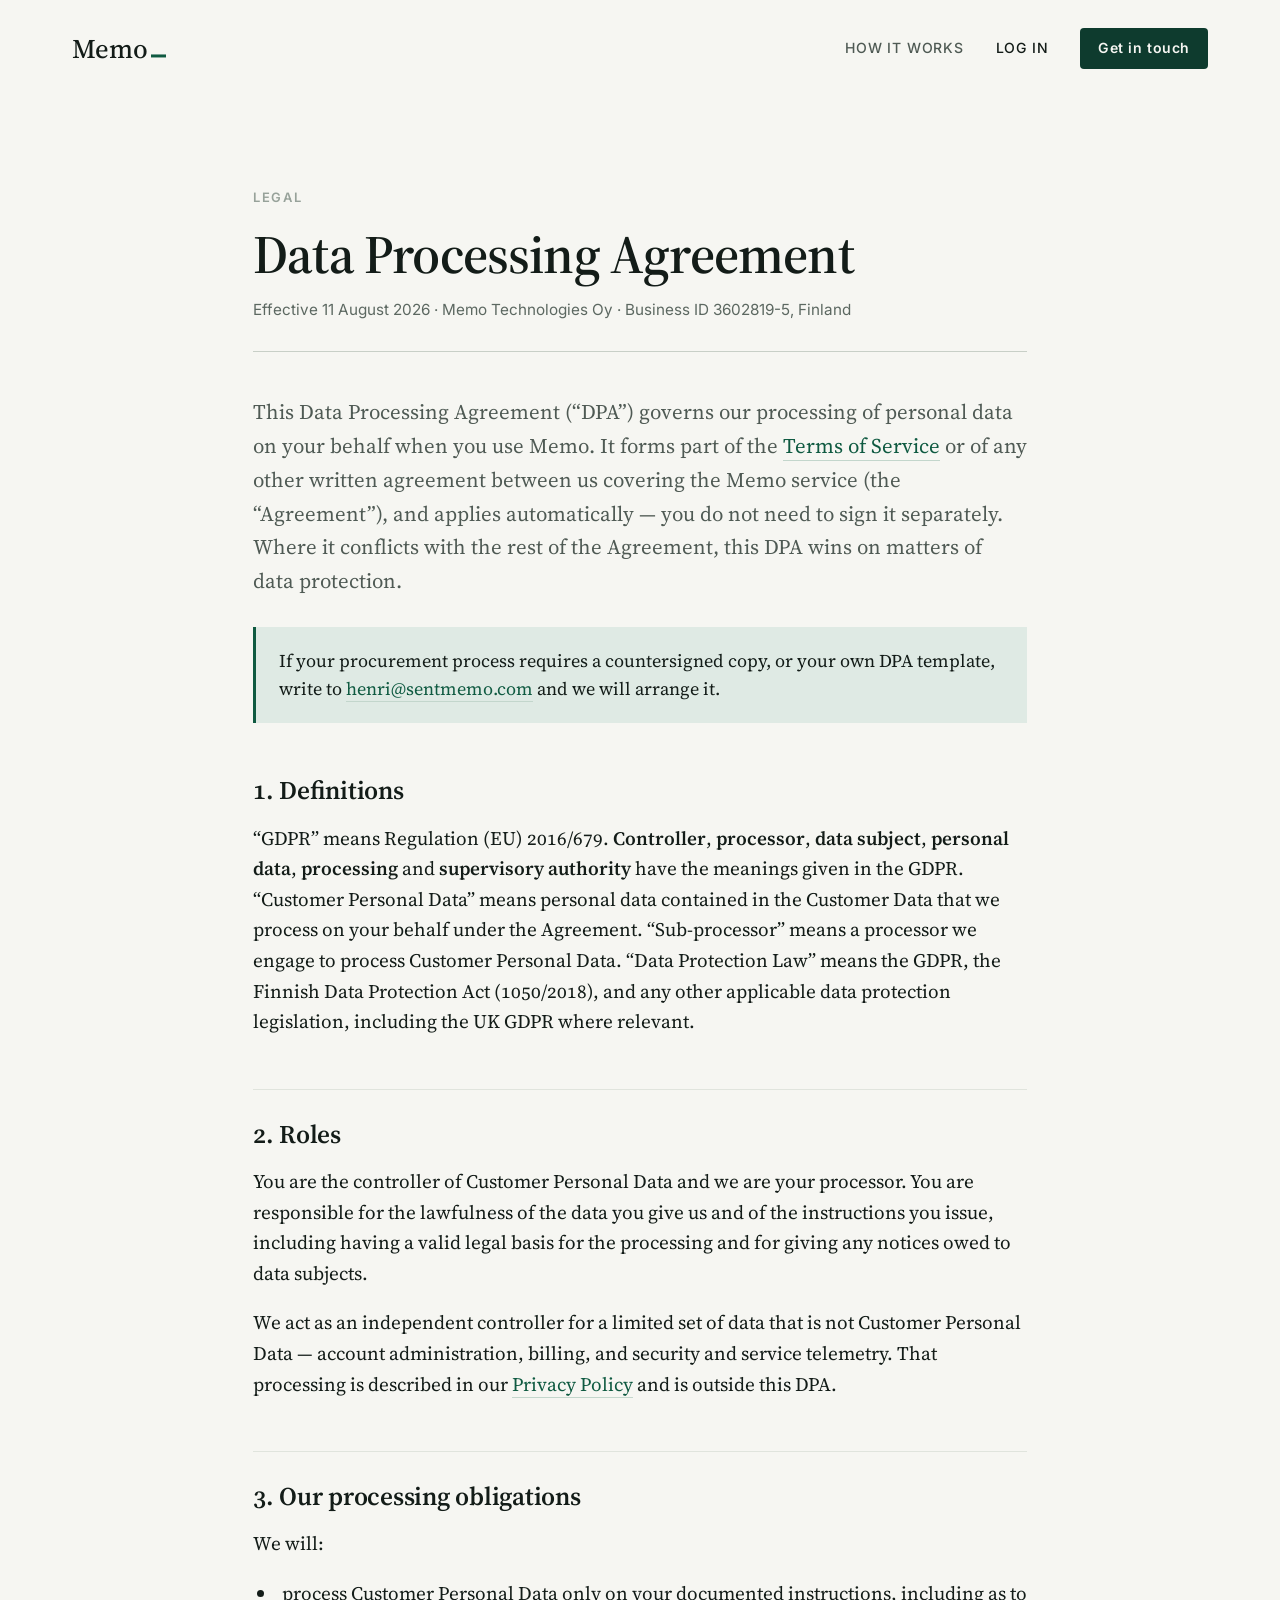
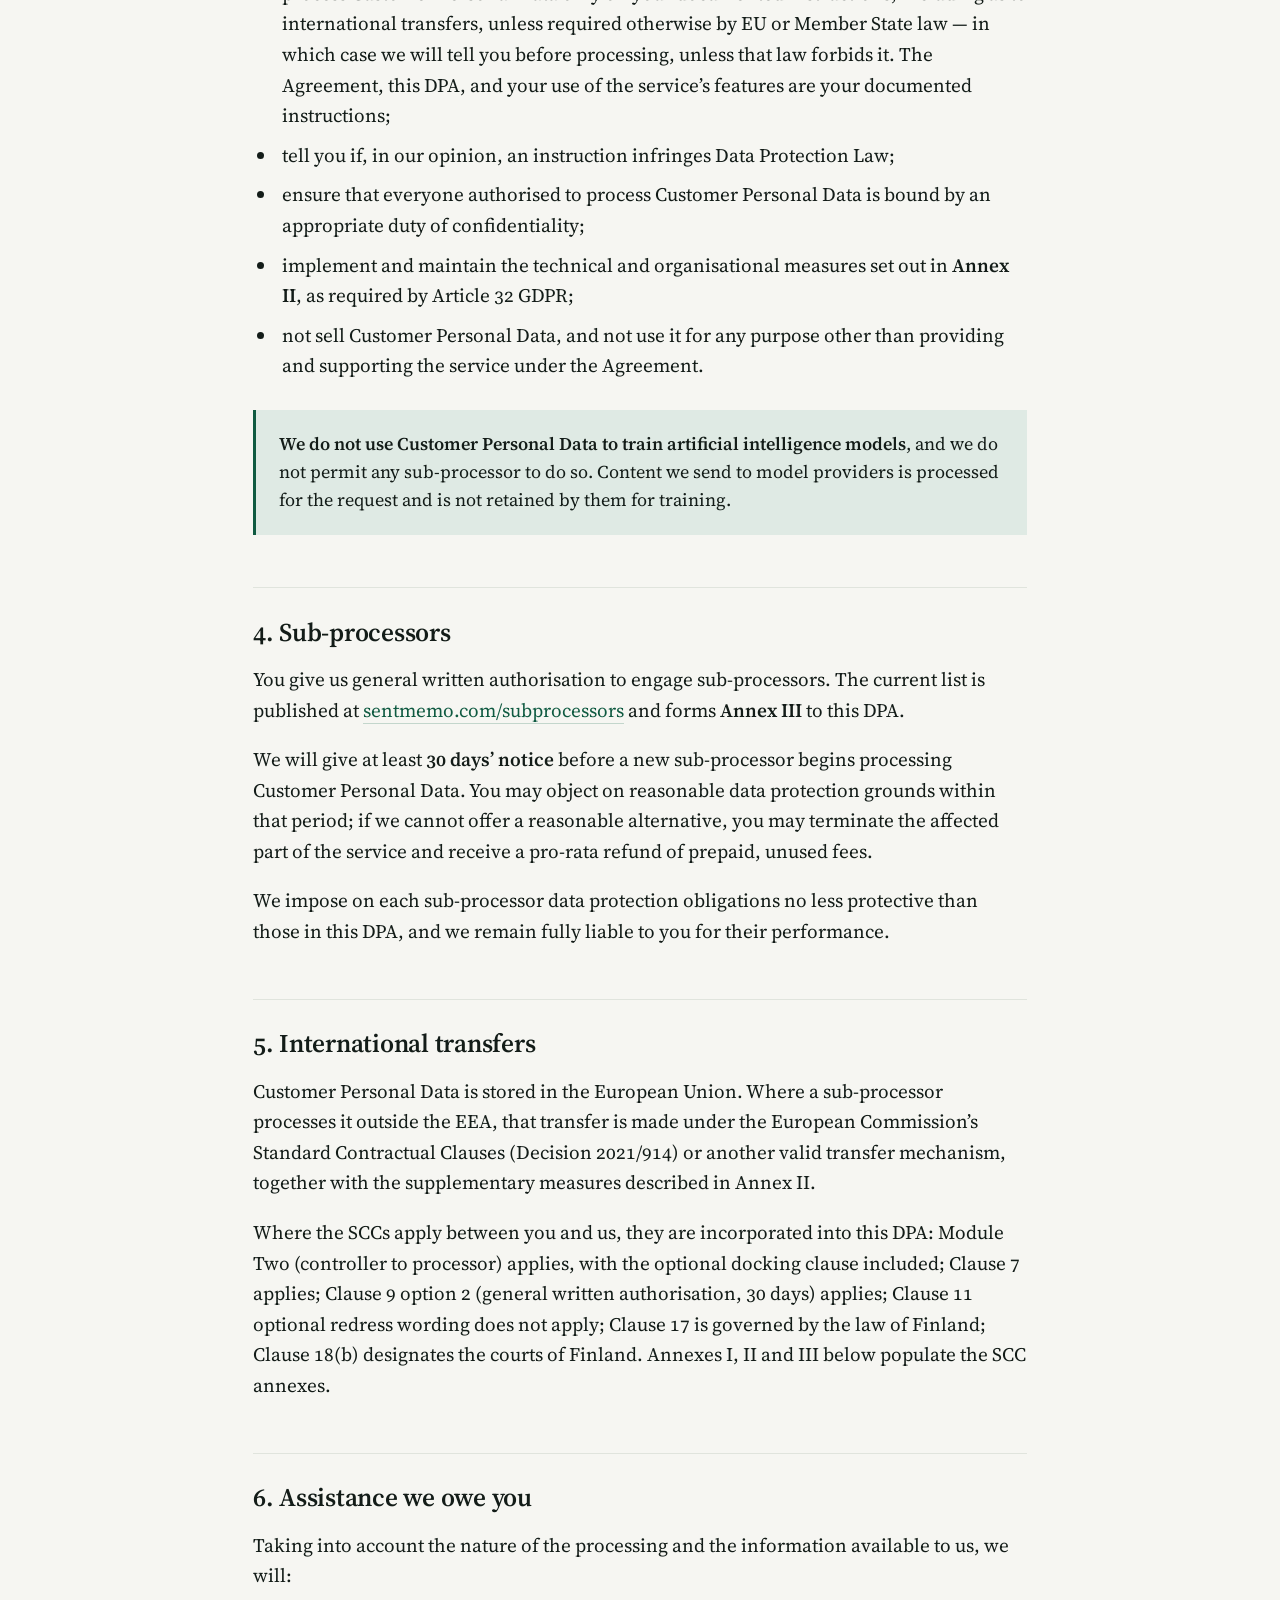
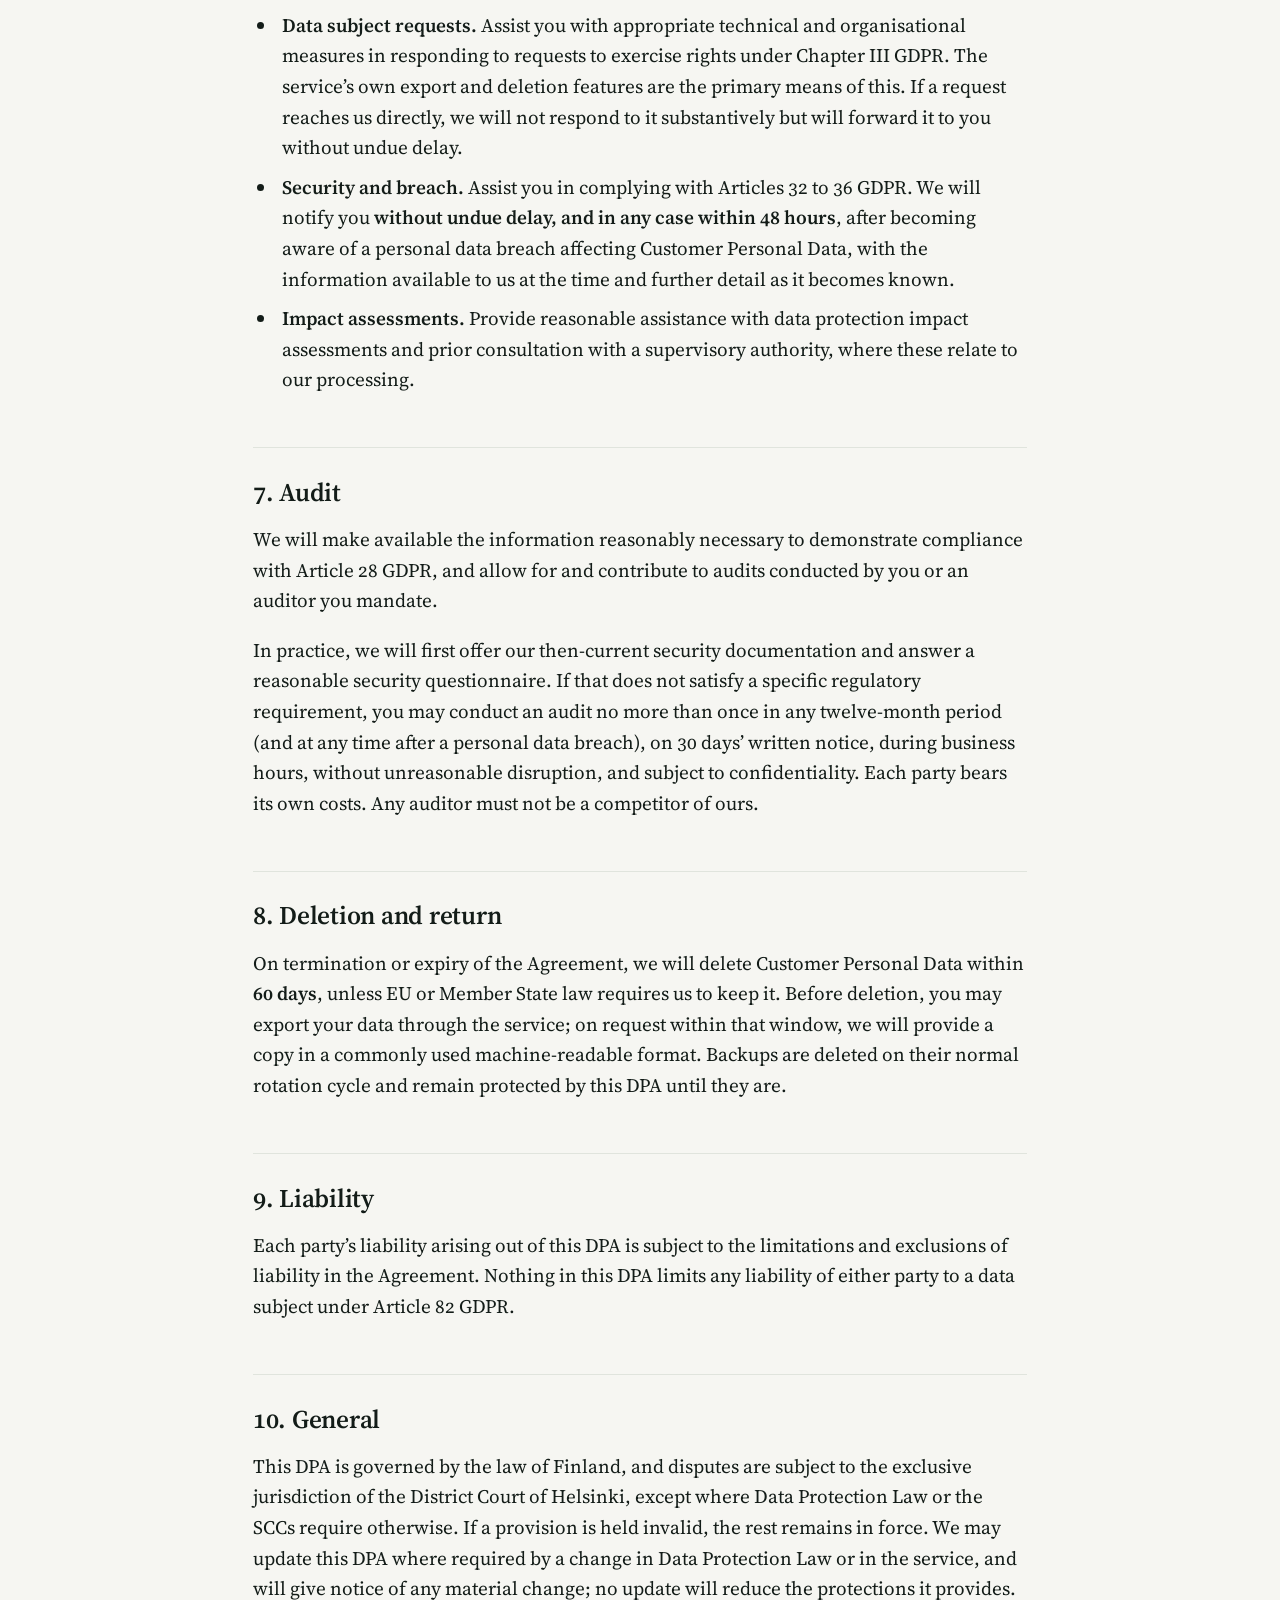
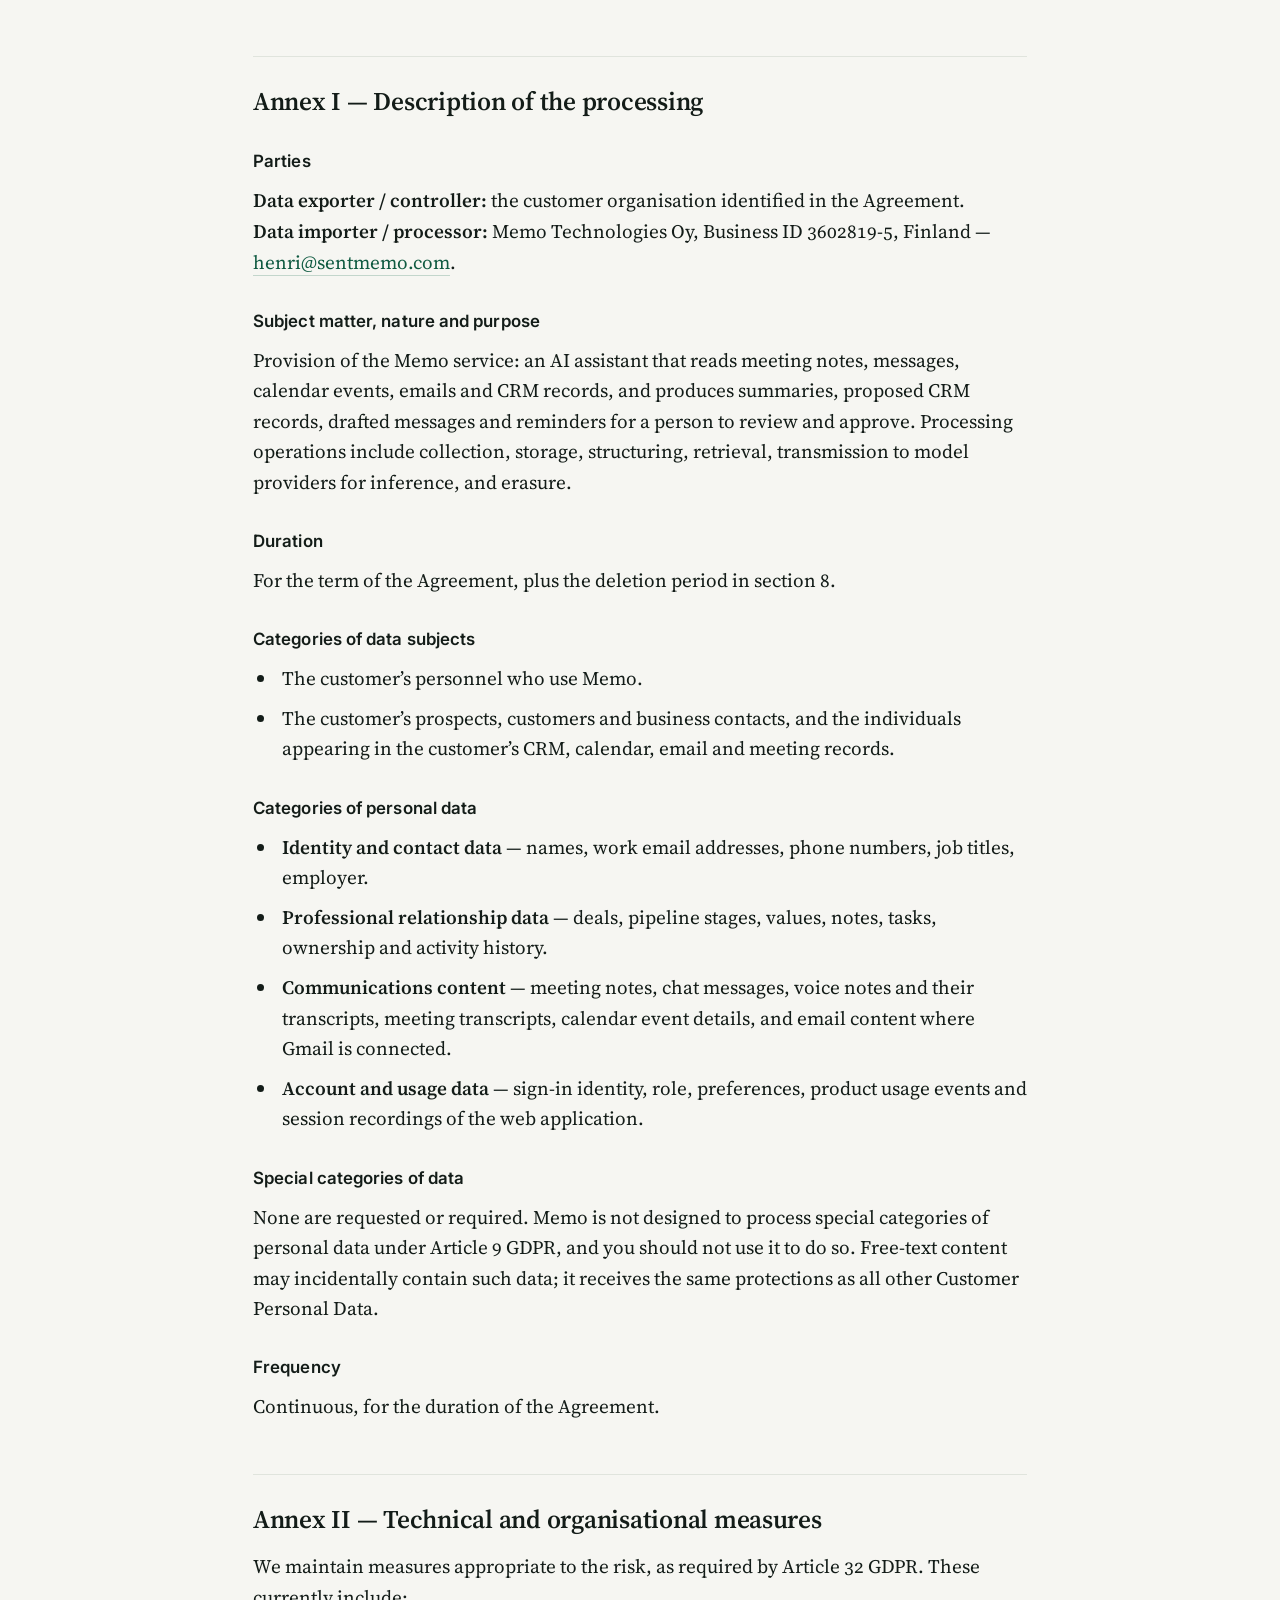
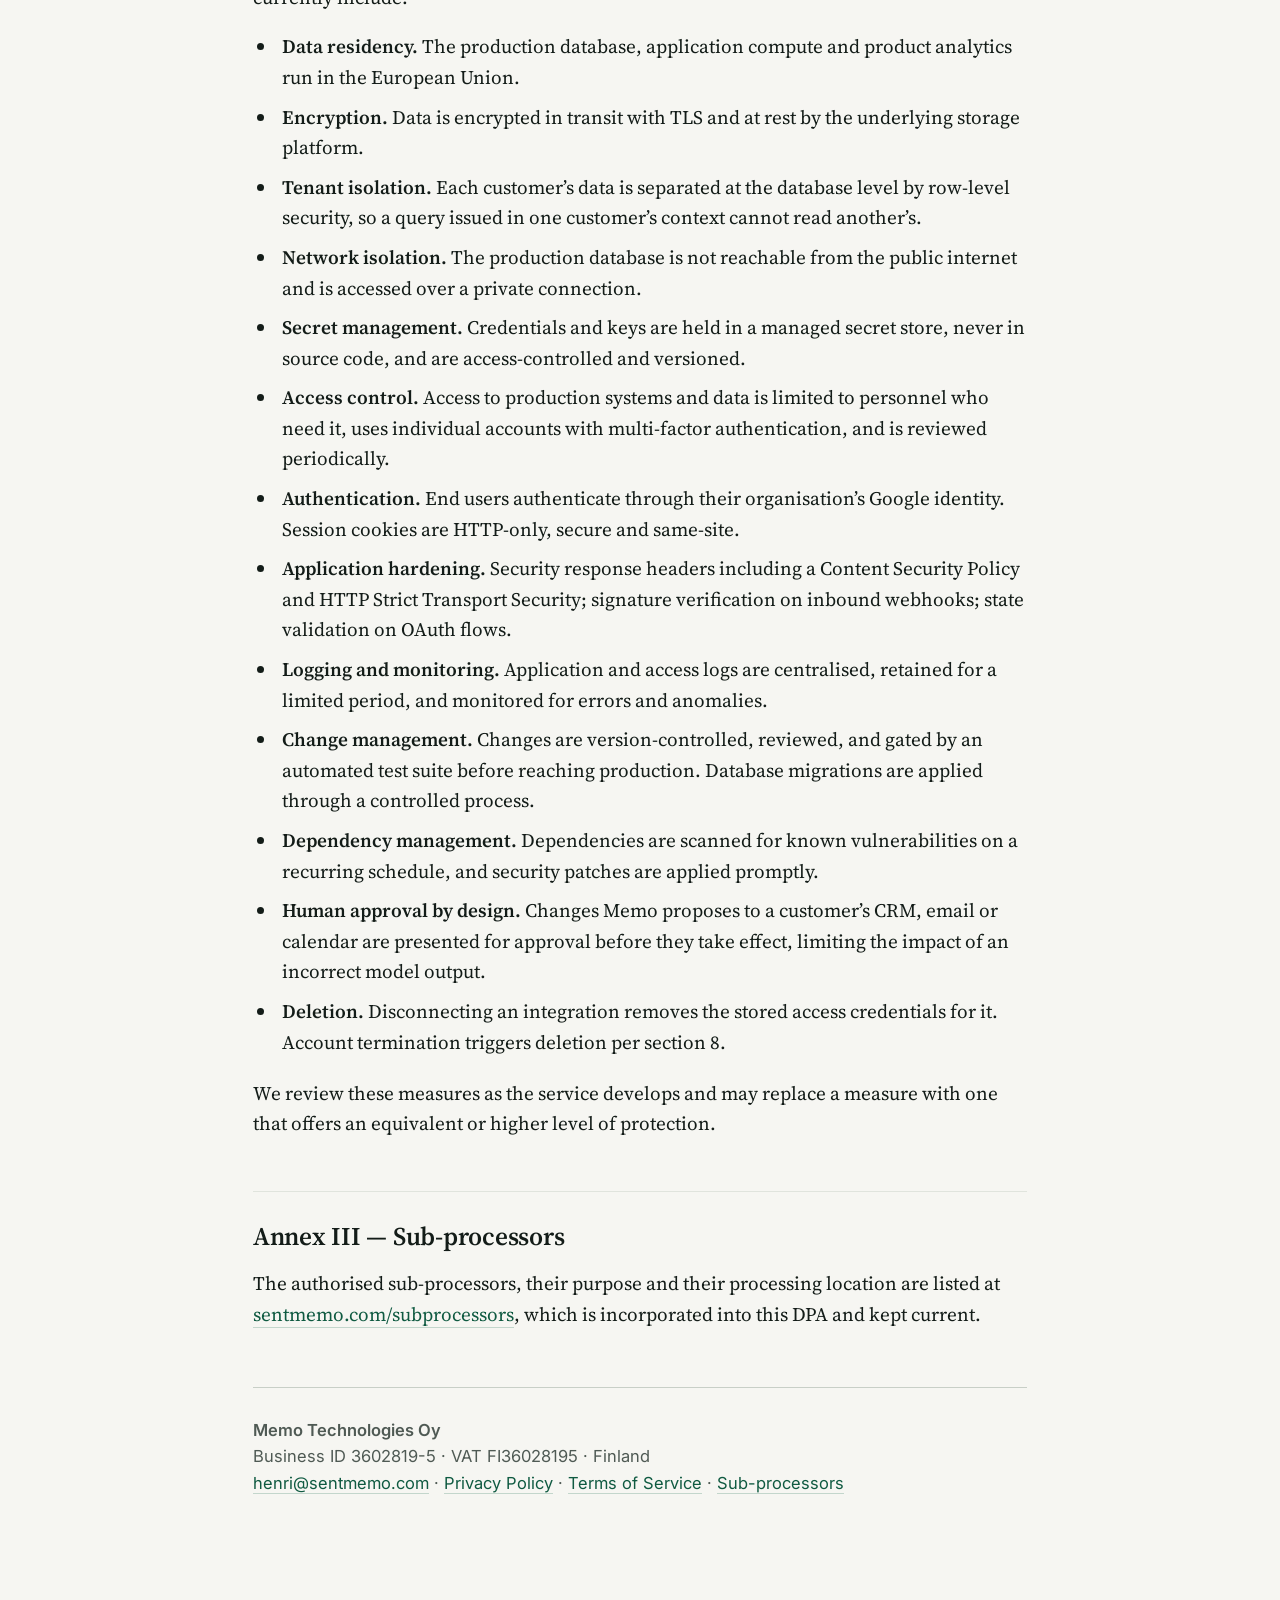
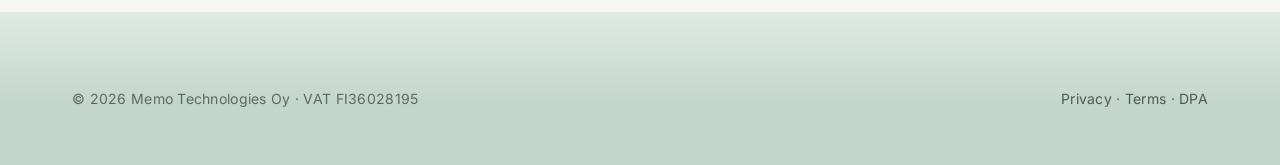
==== commit b44eaa5a: "Version the stylesheet links; drop the hero trust line The previous commit changed index.html and sa" ====
--- a/dpa/index.html
+++ b/dpa/index.html
@@ -10,8 +10,8 @@
   <link rel="preconnect" href="https://fonts.googleapis.com">
   <link rel="preconnect" href="https://fonts.gstatic.com" crossorigin>
   <link href="https://fonts.googleapis.com/css2?family=Source+Serif+4:ital,opsz,wght@0,8..60,400;0,8..60,500;0,8..60,600;0,8..60,700;1,8..60,400;1,8..60,500&family=Inter:wght@400;500;600;700&display=swap" rel="stylesheet">
-  <link rel="stylesheet" href="/sales.css">
-  <link rel="stylesheet" href="/legal.css">
+  <link rel="stylesheet" href="/sales.css?v=20260819">
+  <link rel="stylesheet" href="/legal.css?v=20260819">
 
   <link rel="canonical" href="https://sentmemo.com/dpa/">
   <meta name="theme-color" content="#f6f6f2">
--- a/sales.css
+++ b/sales.css
@@ -1,18 +1,52 @@
     :root {
-      --paper:        #f6f6f2;
-      --paper-card:   #eef0ea;
-      --paper-warm:   #dfeae4;
-      --paper-deep:   #c3d6cc;
-      --ink:          #131c18;
-      --ink-soft:     #4f5a54;
-      --ink-mute:     #5c6861;
-      --ink-faint:    #97a29a;
-      --rule:         #c8cfc7;
-      --rule-soft:    #e0e4dd;
+      /* ── Memo's "Close" palette ─────────────────────────────────
+         These are the app's own design tokens (app/globals.css),
+         not a marketing approximation of them: deep racing green on
+         bone. Green is the one hue a sales tool has earned — it means
+         *closed* — and at this depth it reads Nordic rather than
+         fintech mint. Keep the two files in step; where they differ,
+         the app is right. */
+
+      /* Paper — the neutral ramp, retinted bone → green-black. */
+      --paper:        #f6f6f2;  /* canvas        · neutral-50  */
+      --surface:      #ffffff;  /* cards, panels · surface     */
+      --paper-card:   #eef0ea;  /* subtle rows   · neutral-100 */
+      --paper-warm:   #dfeae4;  /* brand tint    · brand       */
+      --paper-deep:   #c3d6cc;  /* tint border   · brand-strong*/
+
+      /* Ink — a three-step text ramp, never two. */
+      --ink:          #131c18;  /* primary text   · neutral-900 */
+      --ink-soft:     #4f5a54;  /* secondary      · neutral-600 */
+      --ink-mute:     #5c6861;  /* tertiary       · ink-subtle  */
+      --ink-faint:    #97a29a;  /* captions       · neutral-400 */
+      --rule:         #c8cfc7;  /* strong border  · neutral-300 */
+      --rule-soft:    #e0e4dd;  /* default border · neutral-200 */
+
+      /* Racing green. `--primary` is the action surface and carries
+         bone, not white; `--accent` is emphasis — links and focus —
+         lifted off it so a link is not a button. */
+      --primary:      #0e3b2e;
+      --primary-hover:#0a2d23;
+      --on-primary:   #f6f6f2;
       --accent:       #0f5a41;
       --accent-deep:  #0a2d23;
-      --accent-soft:  #4ea886;
       --accent-glow:  rgba(15, 90, 65, 0.16);
+
+      /* Status. Always rendered on its own soft tint, which is what
+         keeps "won" reading as a status rather than as brand chrome. */
+      --success:      #14713f;
+      --success-soft: #dcf2e4;
+      --warning:      #8a4b06;
+      --warning-soft: #f7edd8;
+      --danger:       #a8291d;
+      --danger-soft:  #f7e4e1;
+
+      /* The same three on a dark ground — Slack's chrome, the app's dark
+         theme. A #8a4b06 amber picked for text-on-tint is mud at 6px on
+         near-black, so the dots take these instead. */
+      --success-lit:  #5fd39b;
+      --warning-lit:  #e2a45c;
+      --danger-lit:   #f28b7d;
 
       --serif: 'Source Serif 4', 'Source Serif Pro', 'Iowan Old Style', Georgia, 'Times New Roman', serif;
       --sans:  'Inter', -apple-system, BlinkMacSystemFont, 'Segoe UI', Helvetica, Arial, sans-serif;
@@ -44,7 +78,7 @@
     a { color: var(--accent); text-decoration: none; }
     p { hanging-punctuation: first last; }
 
-    ::selection { background: var(--accent); color: #fff; }
+    ::selection { background: var(--primary); color: var(--on-primary); }
 
     /* ── Layout ───────────────────────────────────────────────── */
     .container {
@@ -97,10 +131,10 @@
     }
     .btn:active { transform: translateY(1px); }
     .btn-primary {
-      background: var(--accent);
-      color: #fff;
-    }
-    .btn-primary:hover { background: var(--accent-deep); color: #fff; }
+      background: var(--primary);
+      color: var(--on-primary);
+    }
+    .btn-primary:hover { background: var(--primary-hover); color: var(--on-primary); }
     .btn-ghost {
       background: transparent;
       color: var(--ink);
@@ -288,10 +322,12 @@
       position: absolute;
       background: #fff;
       border-radius: 10px;
+      /* Elevation in the ink hue, not a warm brown and not pure black —
+         paper lifting off paper. Mirrors the app's --shadow-pop. */
       box-shadow:
-        0 1px 0 rgba(0,0,0,0.02),
-        0 14px 30px -16px rgba(60, 40, 20, 0.18),
-        0 6px 14px -8px rgba(60, 40, 20, 0.08);
+        0 1px 0 rgb(19 28 24 / 0.02),
+        0 14px 30px -16px rgb(19 28 24 / 0.18),
+        0 6px 14px -8px rgb(19 28 24 / 0.08);
       padding: 0.85rem 1rem 0.95rem;
       font-family: var(--sans);
       font-size: 0.78rem;
@@ -321,8 +357,6 @@
       color: #fff;
       background: var(--accent);
     }
-    .float-card .label .pip.green { background: #007a5a; }
-    .float-card .label .pip.blue  { background: #1264a3; }
     .float-card .label .logo {
       width: 1.15rem;
       height: 1.15rem;
@@ -544,12 +578,6 @@
       font-weight: 700;
     }
     .sw-channel.active .hash { color: #fff; opacity: 1; }
-    .sw-add {
-      padding: 0.3rem 1rem;
-      color: #8b8d8f;
-      font-size: 0.82rem;
-    }
-
     .sw-main {
       display: flex;
       flex-direction: column;
@@ -573,13 +601,6 @@
       font-size: 0.78rem;
       margin-left: 0.3rem;
     }
-    .sw-head .close {
-      margin-left: auto;
-      color: #8b8d8f;
-      font-weight: 400;
-      cursor: default;
-    }
-
     .sw-day {
       text-align: center;
       font-size: 0.74rem;
@@ -642,89 +663,7 @@
     .sw-text strong { font-weight: 700; color: #fff; }
     .sw-text em { font-style: italic; color: #fff; }
 
-    .sw-attached {
-      font-size: 0.84rem;
-      color: #b0b1b2;
-      line-height: 1.45;
-    }
-    .sw-attached strong { color: #fff; font-weight: 700; }
-    .sw-attached-icon {
-      color: #8b8d8f;
-      vertical-align: -2px;
-      margin-right: 0.35rem;
-    }
-
-    .sw-thread-rail {
-      font-size: 0.78rem;
-      color: #1d9bd1;
-      font-weight: 700;
-      padding-left: 36px;
-      margin-top: 0.2rem;
-      margin-bottom: -0.4rem;
-    }
-    .sw-thread-rail::before {
-      content: "";
-      display: inline-block;
-      width: 18px; height: 1px;
-      background: #4a4d50;
-      margin-right: 0.45rem;
-      vertical-align: 4px;
-    }
-
     /* Proposal card inside Slack */
-    .sw-proposal {
-      margin-top: 0.7rem;
-      border: 1px solid #2c2d30;
-      border-left: 3px solid var(--accent);
-      background: #222529;
-      padding: 0.95rem 1.05rem 1rem;
-      border-radius: 0 4px 4px 0;
-    }
-    .sw-proposal-head {
-      font-weight: 700;
-      color: #fff;
-      margin-bottom: 0.55rem;
-      font-size: 0.86rem;
-    }
-    .sw-proposal-head .badge {
-      font-family: var(--sans);
-      font-size: 0.6rem;
-      letter-spacing: 0.16em;
-      text-transform: uppercase;
-      color: var(--accent-soft);
-      font-weight: 600;
-      margin-left: 0.4rem;
-    }
-    .sw-checkrow {
-      display: grid;
-      grid-template-columns: 1.2rem 1fr;
-      gap: 0.55rem;
-      align-items: start;
-      padding: 0.42rem 0;
-      font-size: 0.84rem;
-      line-height: 1.4;
-    }
-    .sw-checkrow + .sw-checkrow { border-top: 1px solid #2c2d30; }
-    .sw-check {
-      width: 14px; height: 14px;
-      background: #1264a3;
-      border-radius: 2px;
-      display: grid;
-      place-items: center;
-      color: #fff;
-      font-size: 0.6rem;
-      font-weight: 700;
-      margin-top: 3px;
-    }
-    .sw-check::before { content: "✓"; }
-    .sw-checkrow .label { color: #d1d2d3; }
-    .sw-checkrow .label strong { color: #fff; font-weight: 700; }
-    .sw-checkrow .meta {
-      display: block;
-      font-size: 0.76rem;
-      color: #8b8d8f;
-      margin-top: 0.1rem;
-    }
     .sw-proposal-actions {
       margin-top: 0.85rem;
       display: flex;
@@ -772,9 +711,9 @@
       vertical-align: 0;
       margin: 0 0.15rem;
     }
-    .dotred { background: #c0392b; }
-    .dotamber { background: #d4881a; }
-    .dotgreen { background: #2a8a4f; }
+    .dotred { background: var(--danger-lit); }
+    .dotamber { background: var(--warning-lit); }
+    .dotgreen { background: var(--success-lit); }
     .sw-task {
       display: grid;
       grid-template-columns: 16px 1fr auto;
@@ -922,6 +861,12 @@
         grid-template-columns: repeat(3, 1fr);
         gap: 3rem;
       }
+      /* The four-part loop — Monitors / Thinks / Does the work / Learns —
+         pairs up on a tablet and runs flat on a desk. */
+      .steps-4 { grid-template-columns: repeat(2, 1fr); gap: 2.5rem 3rem; }
+    }
+    @media (min-width: 68rem) {
+      .steps-4 { grid-template-columns: repeat(4, 1fr); gap: 2.5rem; }
     }
     .step {
       counter-increment: step;
@@ -993,18 +938,27 @@
       color: var(--ink-mute);
       font-weight: 500;
     }
-    .caplist.coming h4 { color: var(--accent-soft); }
-
-    /* ── Web /today mock (dark) ───────────────────────────────── */
+    /* The label does the distinguishing, not a hue — same rule the app
+       runs on (`Don't pick a hue to tell two categories apart`). */
+    .caplist.coming h4 { color: var(--ink-mute); }
+
+    /* ── Web-app mock ─────────────────────────────────────────
+       The product's own light theme, not an invention: bone canvas,
+       white cards, `neutral-200` rules, the pale-green brand tint
+       behind the active nav item with racing green on top. It used to
+       be a warm-cream dark UI, which is a palette the app deliberately
+       dropped — a screenshot of Memo that Memo does not look like is
+       worse than no screenshot. Light is also the app's own default
+       (`data-theme` resolves to light unless the OS says otherwise).
+       Shared by Plate I (Workspace) and Plate II (Today). */
     .webapp {
-      background: #1a1815;
-      color: #ece4d3;
+      background: var(--paper);
+      color: var(--ink);
       border-radius: 8px;
       box-shadow:
-        0 1px 0 rgba(0,0,0,0.04),
-        0 30px 60px -28px rgba(20, 10, 4, 0.45),
-        0 18px 30px -16px rgba(20, 10, 4, 0.35);
-      border: 1px solid rgba(0,0,0,0.08);
+        0 24px 50px -16px rgb(19 28 24 / 0.22),
+        0 2px 6px -2px rgb(19 28 24 / 0.08);
+      border: 1px solid var(--rule-soft);
       font-family: var(--sans);
       font-size: 0.86rem;
       overflow: hidden;
@@ -1017,8 +971,8 @@
       .webapp .web-side { display: none; }
     }
     .web-side {
-      background: #232019;
-      border-right: 1px solid #2f2a22;
+      background: var(--surface);
+      border-right: 1px solid var(--rule-soft);
       padding: 1rem;
       display: flex;
       flex-direction: column;
@@ -1026,41 +980,46 @@
     }
     .web-org {
       font-size: 0.84rem;
-      color: #ece4d3;
+      color: var(--ink);
       font-weight: 600;
     }
     .web-org .org-sub {
       font-size: 0.72rem;
-      color: #5c6861;
+      color: var(--ink-faint);
       display: block;
       margin-top: 2px;
       font-weight: 400;
     }
     .web-nav { display: flex; flex-direction: column; gap: 0.15rem; }
     .web-nav a {
-      color: #5c6861;
+      color: var(--ink-mute);
       padding: 0.45rem 0.65rem;
-      border-radius: 3px;
+      border-radius: 4px;
       font-size: 0.84rem;
       font-weight: 500;
     }
-    .web-nav a.active { background: #2f2a22; color: #ece4d3; }
-    .web-main { padding: 1.4rem 1.7rem 1.7rem; }
+    .web-nav a.active {
+      background: var(--paper-warm);
+      color: var(--primary);
+      font-weight: 600;
+    }
+    .web-main { padding: 1.4rem 1.7rem 1.7rem; background: var(--paper); }
     .web-page-head {
       display: flex;
       align-items: baseline;
       justify-content: space-between;
+      gap: 0.75rem;
       margin-bottom: 1.4rem;
     }
     .web-page-head h3 {
       font-family: var(--serif);
       font-weight: 500;
-      color: #ece4d3;
+      color: var(--ink);
       font-size: 1.5rem;
     }
     .web-refresh {
       font-size: 0.72rem;
-      color: #5c6861;
+      color: var(--ink-faint);
       display: flex;
       align-items: center;
       gap: 0.5rem;
@@ -1068,11 +1027,12 @@
     .web-refresh .btn-mini {
       font: inherit;
       font-family: var(--sans);
-      background: transparent;
-      color: #ece4d3;
-      border: 1px solid #2f2a22;
+      font-weight: 500;
+      background: var(--surface);
+      color: var(--ink-soft);
+      border: 1px solid var(--rule-soft);
       padding: 0.2rem 0.6rem;
-      border-radius: 3px;
+      border-radius: 4px;
     }
     .web-grid {
       display: grid;
@@ -1081,37 +1041,41 @@
     }
     @media (min-width: 36rem) { .web-grid { grid-template-columns: 1fr 1.15fr; } }
     .web-card {
-      border: 1px solid #2f2a22;
-      border-radius: 4px;
+      border: 1px solid var(--rule-soft);
+      border-radius: 6px;
       padding: 1rem 1.05rem 1.1rem;
-      background: rgba(255,255,255,0.012);
+      background: var(--surface);
     }
     .web-card h4 {
       font-family: var(--serif);
       font-weight: 500;
       font-size: 1.05rem;
-      color: #ece4d3;
+      color: var(--ink);
       margin-bottom: 0.5rem;
     }
-    .web-card p { color: #5c6861; line-height: 1.5; font-size: 0.86rem; }
+    .web-card p { color: var(--ink-soft); line-height: 1.5; font-size: 0.86rem; }
     .web-card-meeting h4 { display: flex; align-items: baseline; gap: 0.5rem; flex-wrap: wrap; }
     .web-card-meeting h4 .time {
       font-size: 0.72rem;
-      color: #5c6861;
+      color: var(--ink-faint);
       margin-left: 0.4rem;
       font-weight: 400;
     }
+    /* A status, so it takes a tone rather than a hue of its own. */
     .web-card-meeting .needs {
-      font-size: 0.62rem;
-      letter-spacing: 0.18em;
+      font-size: 0.6rem;
+      letter-spacing: 0.14em;
       text-transform: uppercase;
-      color: #4ea886;
+      color: var(--warning);
+      background: var(--warning-soft);
+      padding: 0.15rem 0.45rem;
+      border-radius: 3px;
       font-weight: 600;
       margin-left: auto;
     }
-    .web-card-meeting .who { font-size: 0.78rem; color: #5c6861; margin-bottom: 0.5rem; }
+    .web-card-meeting .who { font-size: 0.78rem; color: var(--ink-mute); margin-bottom: 0.5rem; }
     .web-card-meeting a,
-    .web-card-meeting .mock-link { color: #4ea886; font-size: 0.84rem; }
+    .web-card-meeting .mock-link { color: var(--accent); font-size: 0.84rem; font-weight: 500; }
     .web-card.full { grid-column: 1 / -1; }
     .web-tasks {
       display: flex;
@@ -1125,18 +1089,19 @@
       gap: 0.6rem;
       align-items: baseline;
       padding: 0.55rem 0;
-      border-top: 1px solid #2f2a22;
+      border-top: 1px solid var(--rule-soft);
       font-size: 0.88rem;
     }
     .web-task:first-child { border-top: 0; padding-top: 0; }
     .web-task .box {
       width: 14px; height: 14px;
-      border: 1px solid #5c6861;
-      border-radius: 2px;
+      border: 1px solid var(--rule);
+      border-radius: 3px;
       margin-top: 4px;
-    }
-    .web-task .who { color: #5c6861; font-size: 0.78rem; }
-    .web-task .label { color: #ece4d3; }
+      background: var(--surface);
+    }
+    .web-task .who { color: var(--ink-faint); font-size: 0.78rem; }
+    .web-task .label { color: var(--ink); }
     .web-tasks-cta {
       margin-top: 0.75rem;
       display: inline-block;
@@ -1144,10 +1109,271 @@
       font-size: 0.8rem;
       font-weight: 600;
       padding: 0.45rem 1rem;
-      background: #2f2a22;
-      color: #ece4d3;
+      background: var(--primary);
+      color: var(--on-primary);
+      border-radius: 4px;
+    }
+
+    /* ── Workspace demo (inside .webapp) ──────────────────────
+       Plate I. The same light frame as Plate II, hosting the loop the
+       product actually runs: a trigger Memo found on its own, one
+       question it asks about it, the multi-action draft that answer
+       becomes, and the write-back with an Undo on it. The three
+       `.phase` blocks share one grid cell and cross-fade — see the
+       animated-demo section below for the timing. */
+    .webapp-demo { min-height: 30rem; }
+    .webapp-demo .web-main { display: grid; padding: 1.3rem 1.6rem 1.5rem; }
+    .ap-sub {
+      font-size: 0.76rem;
+      color: var(--ink-faint);
+      margin-top: 0.15rem;
+    }
+    .ap-body {
+      position: relative;
+      display: grid;
+      align-content: start;
+    }
+    .ap-body .phase { padding: 0; gap: 0.8rem; }
+
+    .ap-label {
+      font-family: var(--sans);
+      font-size: 0.62rem;
+      font-weight: 600;
+      letter-spacing: 0.16em;
+      text-transform: uppercase;
+      color: var(--ink-faint);
+      display: flex;
+      align-items: baseline;
+      gap: 0.5rem;
+    }
+    .ap-label .n {
+      letter-spacing: 0;
+      text-transform: none;
+      font-weight: 400;
+      color: var(--ink-faint);
+      font-size: 0.68rem;
+    }
+
+    .ap-card {
+      border: 1px solid var(--rule-soft);
+      border-radius: 6px;
+      background: var(--surface);
+      padding: 0.95rem 1.05rem 1rem;
+      box-shadow: 0 1px 2px 0 rgb(19 28 24 / 0.05);
+    }
+    .ap-card + .ap-card { margin-top: 0.6rem; }
+    .ap-card h5 {
+      font-family: var(--serif);
+      font-weight: 500;
+      font-size: 1.02rem;
+      color: var(--ink);
+      line-height: 1.35;
+    }
+    .ap-card p {
+      font-size: 0.84rem;
+      line-height: 1.5;
+      color: var(--ink-soft);
+      margin-top: 0.3rem;
+    }
+    /* Provenance. Every surfaced fact carries its source in the product;
+       a rep who can't tell why they're being asked can't calibrate trust. */
+    .ap-why {
+      display: inline-flex;
+      align-items: center;
+      gap: 0.35rem;
+      margin-top: 0.6rem;
+      font-size: 0.68rem;
+      color: var(--ink-mute);
+      background: var(--paper-card);
+      border: 1px solid var(--rule-soft);
+      border-radius: 999px;
+      padding: 0.18rem 0.55rem;
+    }
+    .ap-why strong { font-weight: 600; color: var(--ink-soft); }
+
+    /* The ask: one question a day, answerable by voice from the card. */
+    .ap-ask {
+      display: grid;
+      grid-template-columns: 1fr auto auto;
+      gap: 0.45rem;
+      align-items: center;
+      margin-top: 0.75rem;
+    }
+    .ap-ask .field {
+      border: 1px solid var(--rule-soft);
+      background: var(--paper);
+      border-radius: 5px;
+      padding: 0.45rem 0.6rem;
+      font-size: 0.8rem;
+      color: var(--ink-faint);
+    }
+    .ap-ask .field.typed { color: var(--ink); background: var(--surface); }
+    .ap-mic {
+      width: 30px; height: 30px;
+      border-radius: 999px;
+      border: 1px solid var(--paper-deep);
+      background: var(--paper-warm);
+      color: var(--primary);
+      display: grid;
+      place-items: center;
+      flex-shrink: 0;
+    }
+
+    .ap-btn {
+      font-family: var(--sans);
+      font-size: 0.78rem;
+      font-weight: 600;
+      padding: 0.42rem 0.85rem;
+      border-radius: 5px;
+      border: 1px solid var(--rule-soft);
+      background: var(--surface);
+      color: var(--ink-soft);
+      white-space: nowrap;
+    }
+    .ap-btn.primary {
+      background: var(--primary);
+      border-color: var(--primary);
+      color: var(--on-primary);
+    }
+    .ap-actions {
+      display: flex;
+      align-items: center;
+      gap: 0.5rem;
+      flex-wrap: wrap;
+      margin-top: 0.85rem;
+      padding-top: 0.8rem;
+      border-top: 1px solid var(--rule-soft);
+    }
+    .ap-hint { font-size: 0.7rem; color: var(--ink-faint); }
+
+    /* First person, always — the product never narrates itself in the
+       third person, so neither does a screenshot of it. */
+    .ap-thinking {
+      display: flex;
+      align-items: center;
+      gap: 0.5rem;
+      font-size: 0.78rem;
+      font-weight: 600;
+      color: var(--accent);
+      margin-top: 0.7rem;
+    }
+    .ap-thinking .thinking-dots span { background: var(--accent); }
+
+    .ap-prop-head {
+      display: flex;
+      align-items: baseline;
+      gap: 0.5rem;
+      font-family: var(--sans);
+      font-size: 0.74rem;
+      font-weight: 600;
+      color: var(--ink);
+      padding-bottom: 0.6rem;
+      border-bottom: 1px solid var(--rule-soft);
+    }
+    .ap-prop-head .badge {
+      margin-left: auto;
+      font-weight: 500;
+      font-size: 0.66rem;
+      color: var(--ink-mute);
+      background: var(--paper-card);
       border-radius: 3px;
-    }
+      padding: 0.12rem 0.4rem;
+    }
+    /* The one bounded level-3 crossing: additive actions are already
+       done when the card opens, each with an Undo; everything that could
+       take something away still waits. Two headings, one gate. */
+    .ap-split {
+      font-family: var(--sans);
+      font-size: 0.62rem;
+      font-weight: 600;
+      letter-spacing: 0.12em;
+      text-transform: uppercase;
+      color: var(--ink-faint);
+      margin: 0.7rem 0 0.15rem;
+    }
+    .ap-row {
+      display: grid;
+      grid-template-columns: 15px 1fr auto;
+      gap: 0.55rem;
+      align-items: start;
+      padding: 0.42rem 0;
+      font-size: 0.82rem;
+      line-height: 1.45;
+      color: var(--ink-soft);
+      border-top: 1px solid var(--rule-soft);
+    }
+    .ap-split + .ap-row { border-top: 0; }
+    .ap-row strong { color: var(--ink); font-weight: 600; }
+    .ap-row .meta { display: block; color: var(--ink-faint); font-size: 0.74rem; }
+    .ap-box {
+      width: 14px; height: 14px;
+      border: 1px solid var(--rule);
+      border-radius: 3px;
+      margin-top: 3px;
+      background: var(--surface);
+    }
+    .ap-box.on {
+      background: var(--primary);
+      border-color: var(--primary);
+      color: var(--on-primary);
+      display: grid;
+      place-items: center;
+      font-size: 0.6rem;
+      font-weight: 700;
+    }
+    .ap-box.on::before { content: "\2713"; }
+    .ap-tag {
+      font-family: var(--sans);
+      font-size: 0.62rem;
+      font-weight: 600;
+      letter-spacing: 0.04em;
+      color: var(--ink-mute);
+      background: var(--paper-card);
+      border-radius: 3px;
+      padding: 0.12rem 0.4rem;
+      margin-top: 2px;
+      white-space: nowrap;
+    }
+    .ap-undo {
+      font-family: var(--sans);
+      font-size: 0.7rem;
+      font-weight: 600;
+      color: var(--accent);
+      margin-top: 2px;
+      white-space: nowrap;
+    }
+    .ap-sent {
+      display: flex;
+      align-items: center;
+      gap: 0.45rem;
+      font-family: var(--sans);
+      font-size: 0.76rem;
+      font-weight: 600;
+      color: var(--success);
+      background: var(--success-soft);
+      border-radius: 5px;
+      padding: 0.4rem 0.6rem;
+      margin-bottom: 0.7rem;
+    }
+    .ap-links {
+      display: flex;
+      gap: 0.4rem;
+      flex-wrap: wrap;
+      margin-top: 0.8rem;
+      padding-top: 0.75rem;
+      border-top: 1px solid var(--rule-soft);
+    }
+    .ap-links .mock-link {
+      font-family: var(--sans);
+      font-size: 0.72rem;
+      font-weight: 600;
+      color: var(--ink-soft);
+      border: 1px solid var(--rule-soft);
+      background: var(--surface);
+      border-radius: 4px;
+      padding: 0.25rem 0.55rem;
+    }
+    .ap-links .mock-link .arrow { color: var(--accent); }
 
     /* ── Integrations ─────────────────────────────────────────── */
     .integrations-block {
@@ -1156,7 +1382,10 @@
       gap: 3rem;
       grid-template-columns: 1fr;
     }
-    @media (min-width: 56rem) { .integrations-block { grid-template-columns: 1fr 1fr; gap: 4.5rem; } }
+    /* Stacked rather than side-by-side: ten connectors divide evenly into
+       five columns across the full measure, where a half-width column left
+       Granola orphaned on a fourth row. */
+    @media (min-width: 56rem) { .integrations-block { gap: 3.5rem; } }
     .integrations-block h4 {
       font-family: var(--sans);
       font-size: 0.7rem;
@@ -1166,7 +1395,7 @@
       font-weight: 500;
       margin-bottom: 1.4rem;
     }
-    .integrations-block .coming-h4 { color: var(--accent-soft); }
+    .integrations-block .coming-h4 { color: var(--ink-mute); }
     .iconrow {
       display: grid;
       grid-template-columns: repeat(2, 1fr);
@@ -1175,6 +1404,8 @@
       border-left: 1px solid var(--rule);
     }
     @media (min-width: 36rem) { .iconrow { grid-template-columns: repeat(3, 1fr); } }
+    @media (min-width: 56rem) { .iconrow--now { grid-template-columns: repeat(5, 1fr); } }
+    .iconrow--soon { max-width: 34rem; }
     .iconcell {
       border-right: 1px solid var(--rule);
       border-bottom: 1px solid var(--rule);
@@ -1228,12 +1459,6 @@
     .colophon a:hover { color: var(--accent); }
 
     /* ── Animated 3-phase demo ────────────────────────────────── */
-    .demo-body {
-      position: relative;
-      display: grid;
-      flex: 1;
-      padding: 0;
-    }
     /* All phases share one grid cell so they cross-fade on top of each other,
        while the cell auto-sizes to the tallest phase. This keeps the proposal
        panel from spilling out the bottom and overlapping the composer below. */
@@ -1261,23 +1486,6 @@
     }
 
     /* Phase 1 — transcript arrives, thinking dots */
-    .thinking {
-      display: flex;
-      gap: 0.5rem;
-      align-items: center;
-      padding-left: 36px;
-      font-size: 0.78rem;
-      color: #1d9bd1;
-      font-weight: 700;
-      margin-top: 0.2rem;
-    }
-    .thinking::before {
-      content: "";
-      display: inline-block;
-      width: 18px; height: 1px;
-      background: #4a4d50;
-      vertical-align: 4px;
-    }
     .thinking-dots {
       display: inline-flex;
       gap: 4px;
@@ -1296,275 +1504,13 @@
       35%           { opacity: 1;    transform: translateY(-2px); }
     }
 
-    /* Phase 2 — pulsing Upload button */
-    .phase-2 .sw-actbtn.primary {
+    /* Phase 2 — the approve button asks for the tap */
+    .phase-2 .ap-btn.primary {
       animation: pulseGlow 2.4s infinite ease-in-out;
       animation-delay: 5.2s;
     }
     @keyframes pulseGlow {
-      0%, 100% { box-shadow: 0 0 0 0 rgba(0, 122, 90, 0.0); }
-      50%      { box-shadow: 0 0 0 4px rgba(0, 122, 90, 0.35); }
-    }
-
-    /* Phase 3 — two-stage: uploading (active) → synced (with links) */
-    .up-stack {
-      position: relative;
-      margin-top: 0.65rem;
-      border: 1px solid #2c2d30;
-      border-left: 3px solid #007a5a;
-      background: #1f2a23;
-      padding: 0.95rem 1.05rem 1rem;
-      border-radius: 0 4px 4px 0;
-      min-height: 19.5rem;
-    }
-    .up-part-A, .up-part-B {
-      position: absolute;
-      top: 0.95rem;
-      left: 1.05rem;
-      right: 1.05rem;
-      bottom: 1rem;
-      display: flex;
-      flex-direction: column;
-      opacity: 0;
-    }
-    .up-part-A { animation: partA 12s infinite 8s; }
-    .up-part-B { animation: partB 12s infinite 8s; }
-    @keyframes partA {
-      0%, 7%   { opacity: 0; transform: translateY(4px); }
-      10%      { opacity: 1; transform: translateY(0); }
-      18%      { opacity: 1; transform: translateY(0); }
-      21%      { opacity: 0; transform: translateY(-2px); }
-      100%     { opacity: 0; transform: translateY(-2px); }
-    }
-    @keyframes partB {
-      0%, 19%  { opacity: 0; transform: translateY(4px); }
-      22%      { opacity: 1; transform: translateY(0); }
-      28%      { opacity: 1; transform: translateY(0); }
-      31%      { opacity: 0; transform: translateY(-2px); }
-      100%     { opacity: 0; transform: translateY(-2px); }
-    }
-
-    .up-header {
-      display: flex;
-      align-items: center;
-      gap: 0.55rem;
-      font-size: 0.86rem;
-      color: #d1d2d3;
-      margin-bottom: 0.55rem;
-    }
-    .up-header strong { color: #fff; font-weight: 700; }
-    .up-spinner-large, .up-item-uploading .spinner {
-      border: 2px solid rgba(255,255,255,0.15);
-      border-top-color: var(--accent-soft);
-      border-radius: 50%;
-      animation: spin 0.7s linear infinite;
-      flex-shrink: 0;
-    }
-    .up-spinner-large { width: 16px; height: 16px; }
-    .up-item-uploading .spinner { width: 12px; height: 12px; margin-top: 4px; }
-    .up-check-large {
-      width: 16px; height: 16px;
-      background: #007a5a;
-      color: #fff;
-      border-radius: 3px;
-      display: grid;
-      place-items: center;
-      font-size: 0.72rem;
-      font-weight: 700;
-      flex-shrink: 0;
-    }
-    @keyframes spin { to { transform: rotate(360deg); } }
-
-    .upload-progress {
-      height: 3px;
-      background: rgba(255,255,255,0.08);
-      border-radius: 9999px;
-      overflow: hidden;
-      margin-bottom: 0.55rem;
-    }
-    .upload-progress-fill {
-      height: 100%;
-      width: 0;
-      background: linear-gradient(90deg, var(--accent), var(--accent-soft));
-      border-radius: 9999px;
-      animation: pFill 12s infinite 8s;
-    }
-    @keyframes pFill {
-      0%, 9%    { width: 0; }
-      10%       { width: 0; }
-      18%       { width: 100%; }
-      100%      { width: 100%; }
-    }
-
-    .up-list {
-      display: flex;
-      flex-direction: column;
-      flex: 1;
-    }
-    .up-item-uploading, .up-item-done {
-      display: grid;
-      grid-template-columns: 14px 1fr;
-      gap: 0.55rem;
-      align-items: start;
-      padding: 0.34rem 0;
-      font-size: 0.83rem;
-      line-height: 1.4;
-      color: #b0b1b2;
-    }
-    .up-item-uploading + .up-item-uploading,
-    .up-item-done + .up-item-done { border-top: 1px solid #2c2d30; }
-    .up-item-done {
-      color: #d1d2d3;
-    }
-    .up-item-done .check {
-      width: 12px; height: 12px;
-      background: #007a5a;
-      color: #fff;
-      border-radius: 2px;
-      display: grid;
-      place-items: center;
-      font-size: 0.55rem;
-      font-weight: 700;
-      margin-top: 4px;
-    }
-    .up-item-done .check::before { content: "✓"; }
-    .up-item-uploading strong, .up-item-done strong { color: #fff; font-weight: 700; }
-    .up-item-done .meta { color: #8b8d8f; font-size: 0.76rem; }
-    .up-item-done .meta a,
-    .up-item-done .meta .mock-link {
-      display: inline-flex;
-      align-items: center;
-      gap: 0.18rem;
-      color: #1d9bd1;
-      font-weight: 600;
-      text-decoration: none;
-      transition: color 180ms;
-    }
-    .up-item-done .meta a:hover { color: #4baee0; }
-
-    .upload-links {
-      margin-top: 0.85rem;
-      padding-top: 0.7rem;
-      border-top: 1px solid #2c2d30;
-      font-size: 0.78rem;
-      color: #8b8d8f;
-      display: flex;
-      gap: 0.85rem;
-      align-items: center;
-      flex-wrap: wrap;
-    }
-    .upload-links .label-text {
-      font-family: var(--sans);
-      font-size: 0.62rem;
-      letter-spacing: 0.18em;
-      text-transform: uppercase;
-      color: #8b8d8f;
-      font-weight: 600;
-    }
-    .upload-links a,
-    .upload-links .mock-link {
-      color: #d1d2d3;
-      font-weight: 600;
-      display: inline-flex;
-      align-items: center;
-      gap: 0.3rem;
-      padding: 0.3rem 0.65rem;
-      background: rgba(255,255,255,0.04);
-      border: 1px solid #2c2d30;
-      border-radius: 3px;
-      transition: border-color 180ms, color 180ms, background 180ms;
-    }
-    .upload-links a:hover {
-      color: #fff;
-      border-color: #4a4d50;
-      background: rgba(255,255,255,0.08);
-    }
-    .upload-links a .arrow,
-    .upload-links .mock-link .arrow {
-      color: var(--accent-soft);
-      font-size: 0.72rem;
-    }
-
-    /* ── Demo progress (3 steps under the Slack window) ───────── */
-    .demo-progress {
-      display: grid;
-      grid-template-columns: 1fr;
-      margin-top: 1.5rem;
-      border-top: 1px solid var(--rule-soft);
-    }
-    @media (min-width: 50rem) {
-      .demo-progress { grid-template-columns: repeat(3, 1fr); }
-    }
-    .demo-step {
-      padding: 1.4rem 1.5rem;
-      display: grid;
-      grid-template-columns: auto 1fr;
-      gap: 0.85rem;
-      align-items: baseline;
-      border-bottom: 1px solid var(--rule-soft);
-      position: relative;
-    }
-    @media (min-width: 50rem) {
-      .demo-step { border-bottom: 0; border-right: 1px solid var(--rule-soft); padding: 1.5rem 1.6rem; }
-      .demo-step:last-child { border-right: 0; }
-    }
-    .demo-step::before {
-      content: "";
-      position: absolute;
-      top: -1px;
-      left: 0;
-      width: 0;
-      height: 2px;
-      background: var(--accent);
-      transition: width 320ms ease;
-    }
-    .demo-step:nth-child(1)::before { animation: stepBar 12s infinite 0s; }
-    .demo-step:nth-child(2)::before { animation: stepBar 12s infinite 4s; }
-    .demo-step:nth-child(3)::before { animation: stepBar 12s infinite 8s; }
-    @keyframes stepBar {
-      0%        { width: 0; }
-      4%        { width: 0; }
-      9%        { width: 100%; }
-      29%       { width: 100%; }
-      33%       { width: 0; }
-      100%      { width: 0; }
-    }
-    .demo-num {
-      font-family: var(--sans);
-      font-size: 0.78rem;
-      font-weight: 600;
-      letter-spacing: 0.05em;
-      color: var(--ink-mute);
-      transition: color 300ms ease;
-    }
-    .demo-step:nth-child(1) .demo-num { animation: numActive 12s infinite 0s; }
-    .demo-step:nth-child(2) .demo-num { animation: numActive 12s infinite 4s; }
-    .demo-step:nth-child(3) .demo-num { animation: numActive 12s infinite 8s; }
-    @keyframes numActive {
-      0%, 4%   { color: var(--ink-mute); }
-      9%, 29%  { color: var(--accent); }
-      33%, 100% { color: var(--ink-mute); }
-    }
-    .demo-step h4 {
-      font-family: var(--serif);
-      font-size: 1.2rem;
-      font-weight: 500;
-      letter-spacing: -0.01em;
-      color: var(--ink);
-      margin-bottom: 0.25rem;
-      line-height: 1.2;
-    }
-    .demo-step p {
-      font-size: 0.92rem;
-      line-height: 1.5;
-      color: var(--ink-soft);
-    }
-
-    /* ── Reduced motion ───────────────────────────────────────── */
-    @media (prefers-reduced-motion: reduce) {
-      * { transition: none !important; animation-duration: 0.001s !important; animation-iteration-count: 1 !important; }
-      .phase-2 { opacity: 1; }
-      .phase-1, .phase-3 { display: none; }
-      .up-part-A { display: none; }
-      .up-part-B { opacity: 1; }
-    }
+      0%, 100% { box-shadow: 0 0 0 0 rgba(15, 90, 65, 0); }
+      50%      { box-shadow: 0 0 0 4px rgba(15, 90, 65, 0.28); }
+    }
+
--- a/legal.css
+++ b/legal.css
@@ -73,7 +73,9 @@
 
 .legal-shell strong { font-weight: 600; }
 
-.legal-shell a { border-bottom: 1px solid var(--accent-soft); }
+/* A tint, not a bright green: `--accent-soft` was #4ea886, which the app
+   dropped, and a mint underline on bone reads as a highlighter. */
+.legal-shell a { border-bottom: 1px solid var(--paper-deep); }
 .legal-shell a:hover { border-bottom-color: var(--accent); }
 
 /* Callout — the few statements a reader should not be able to miss. */
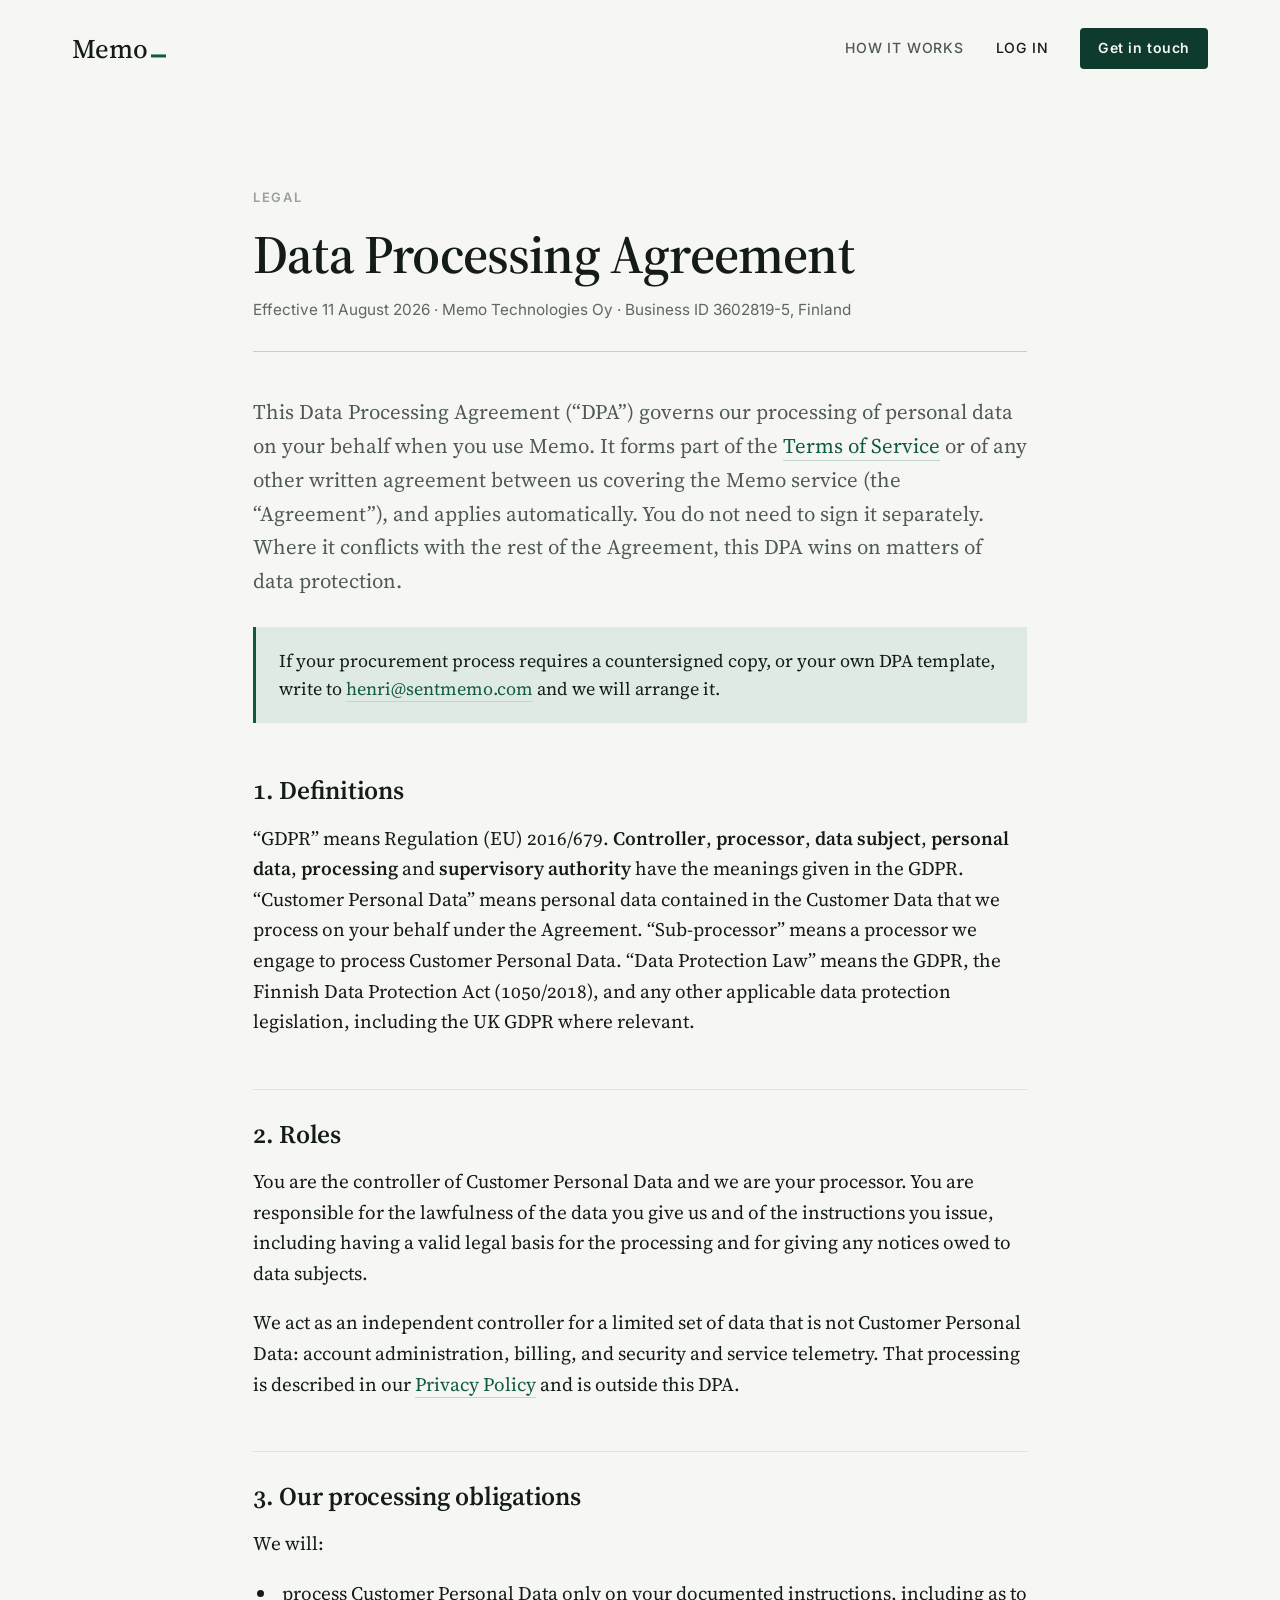
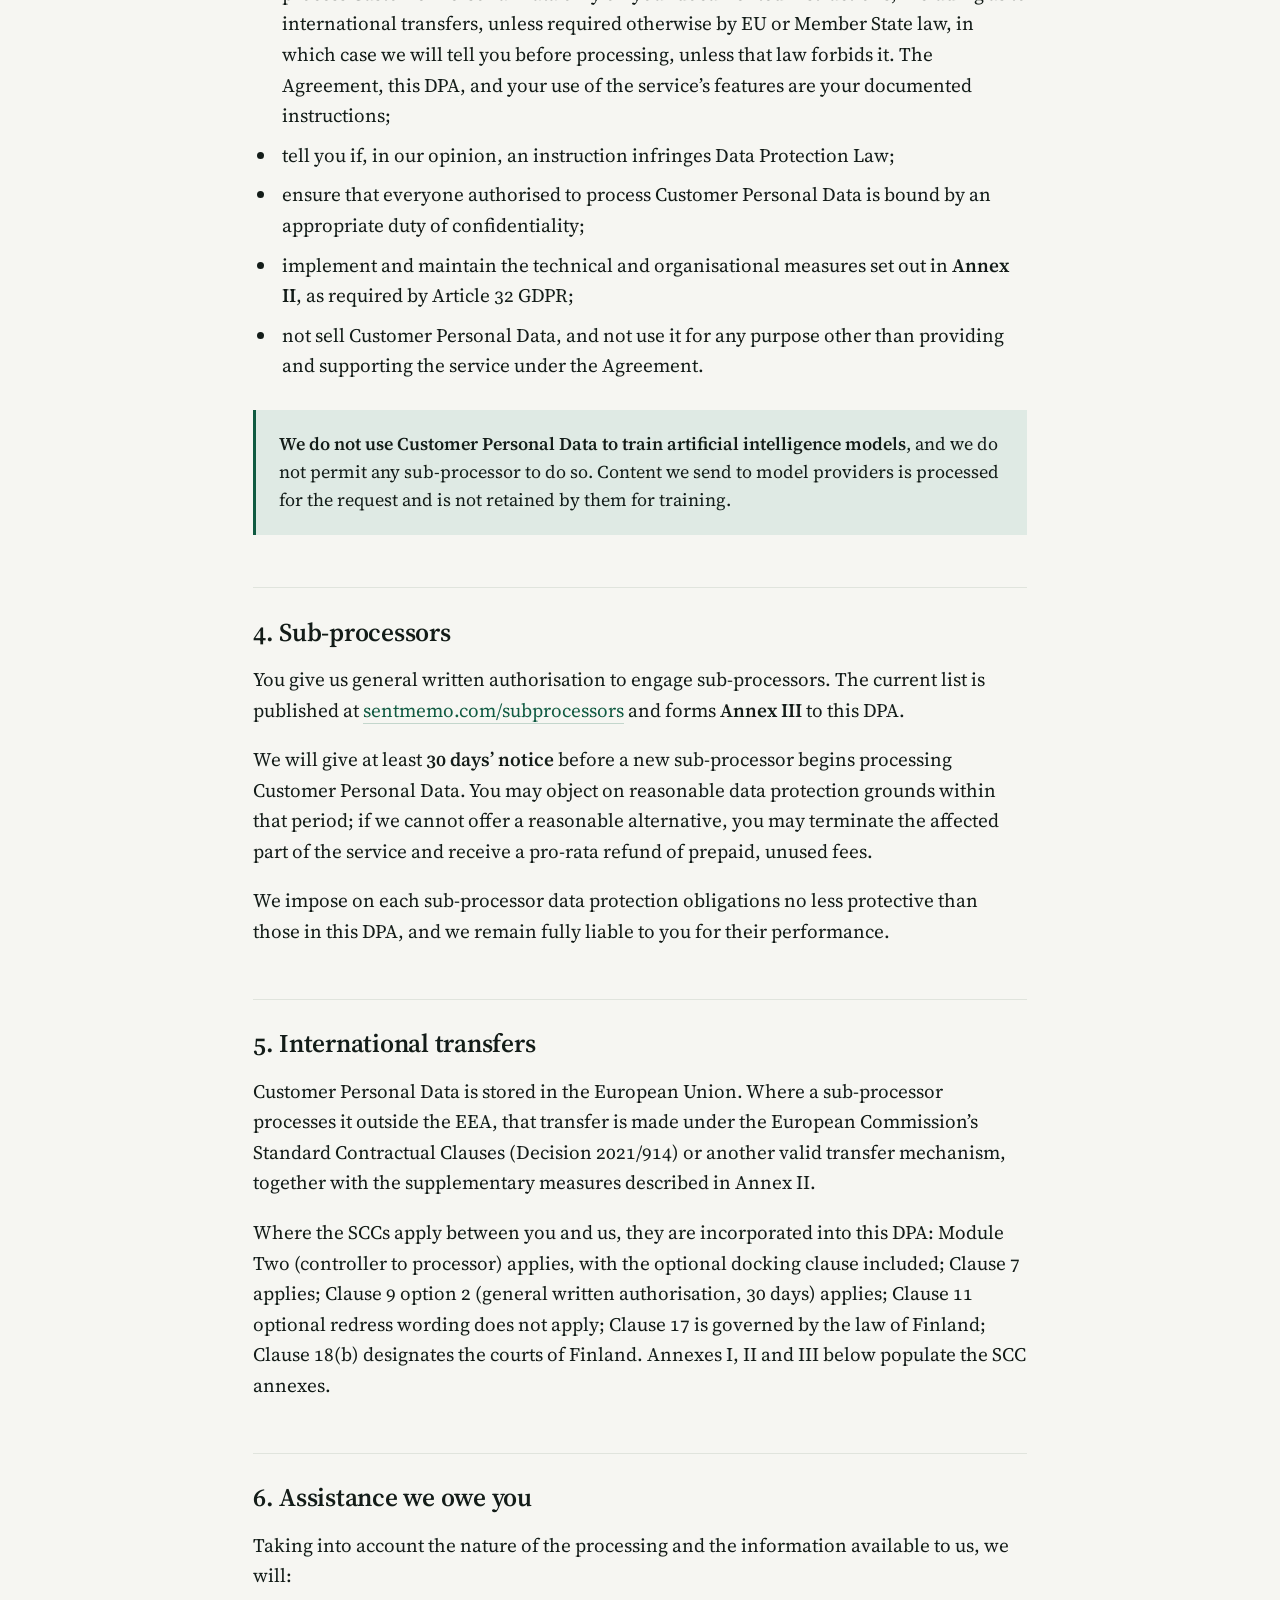
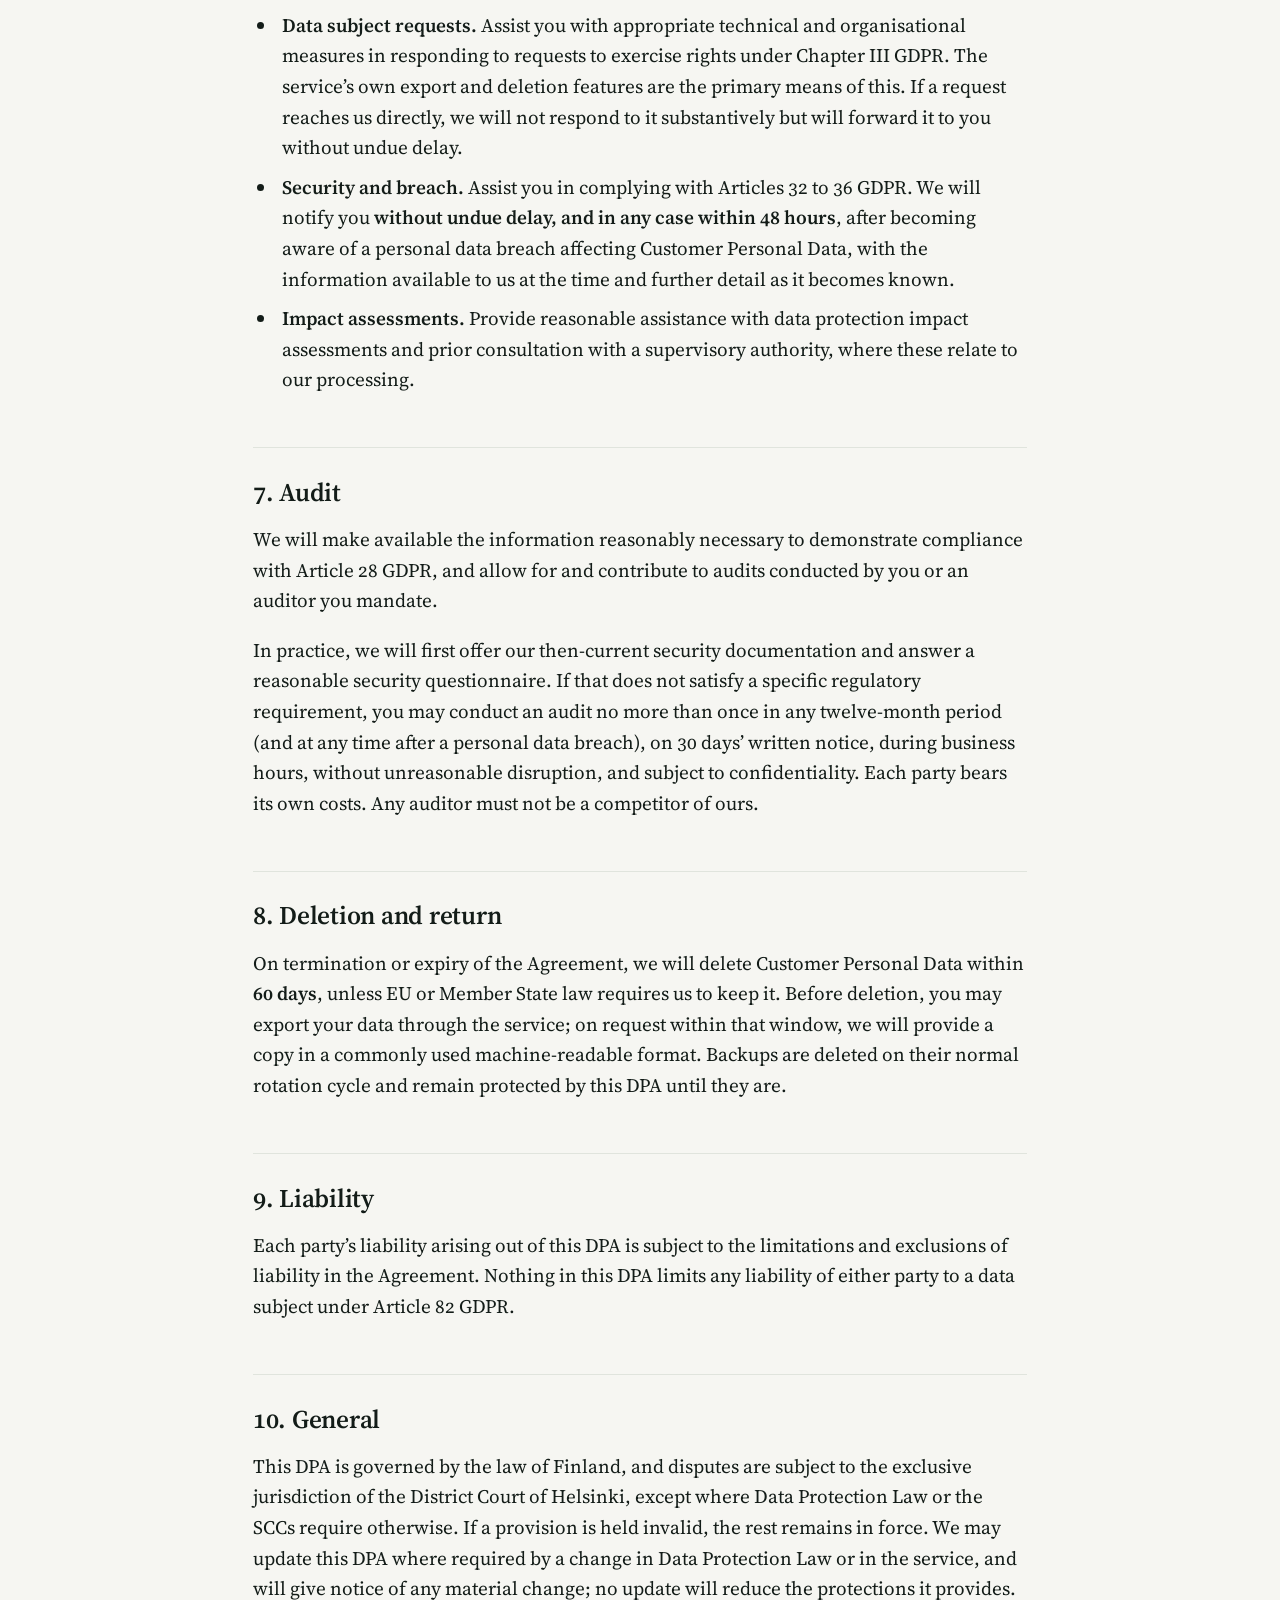
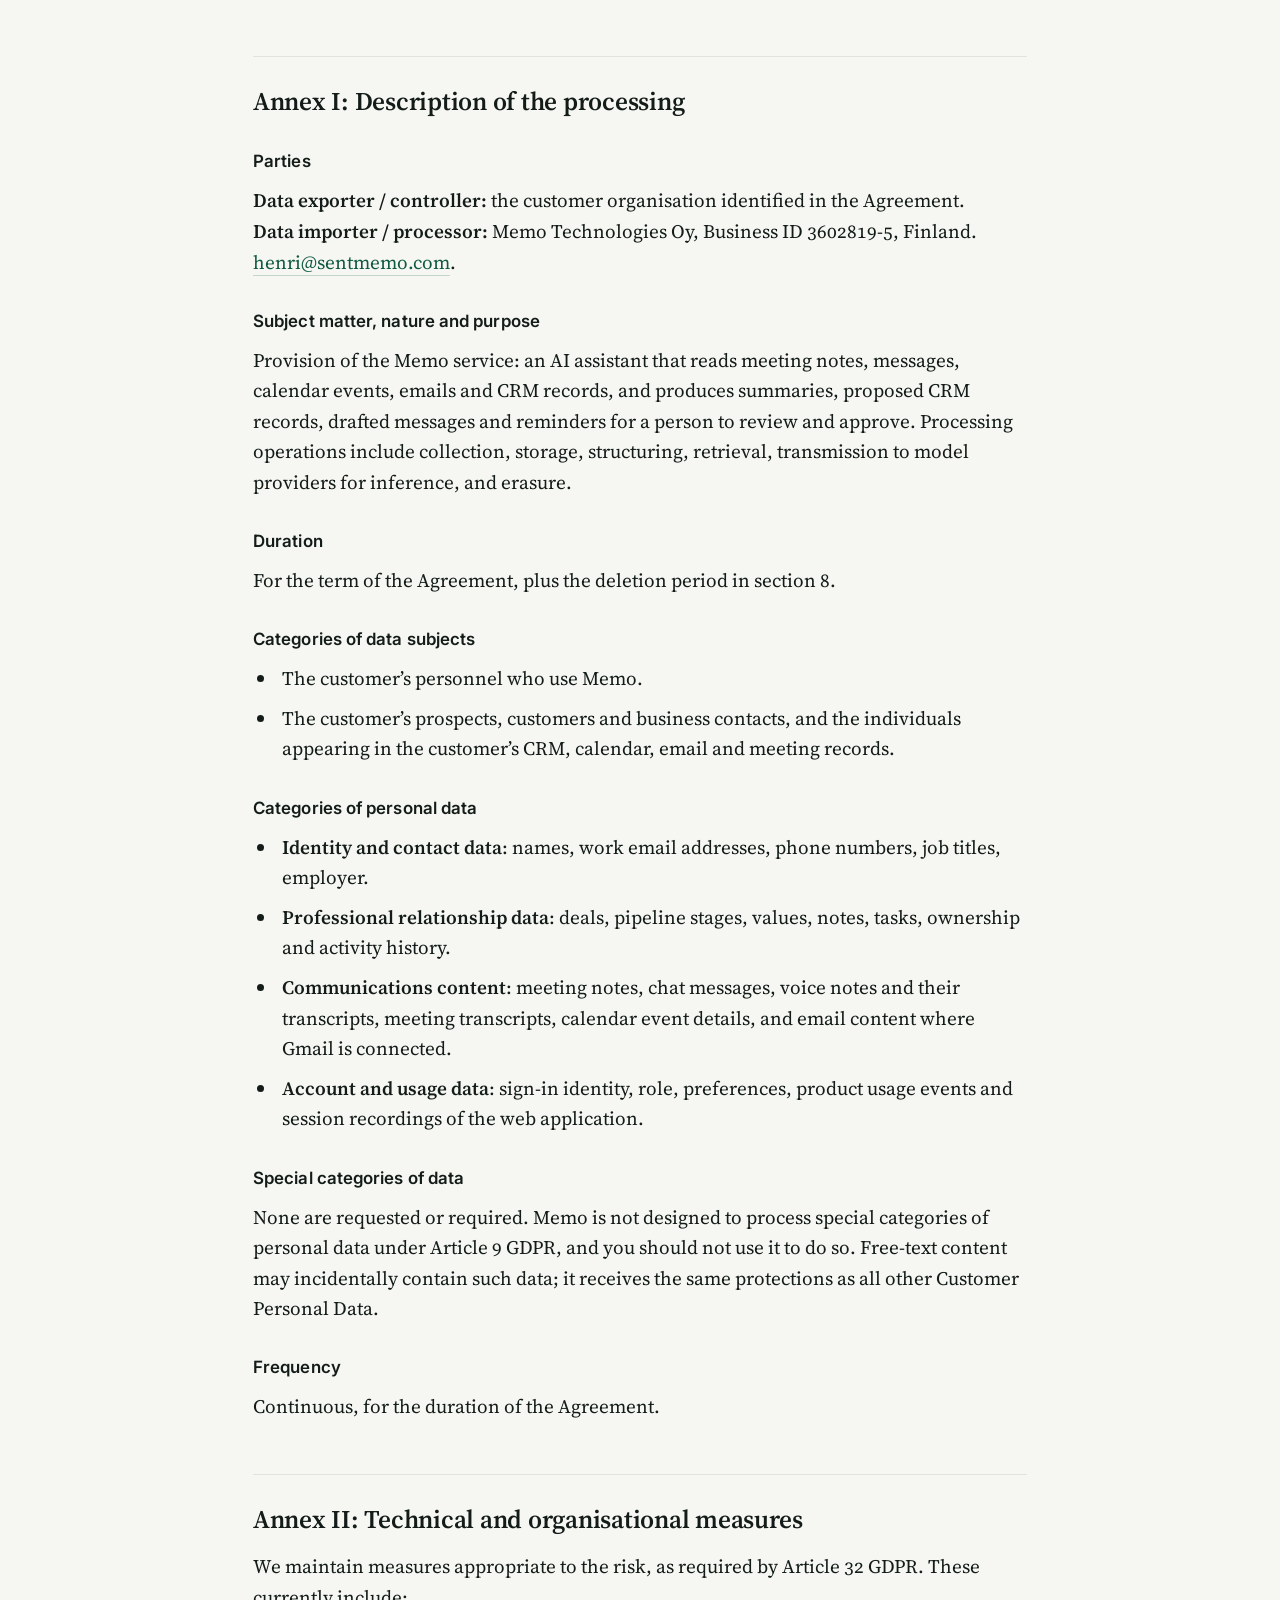
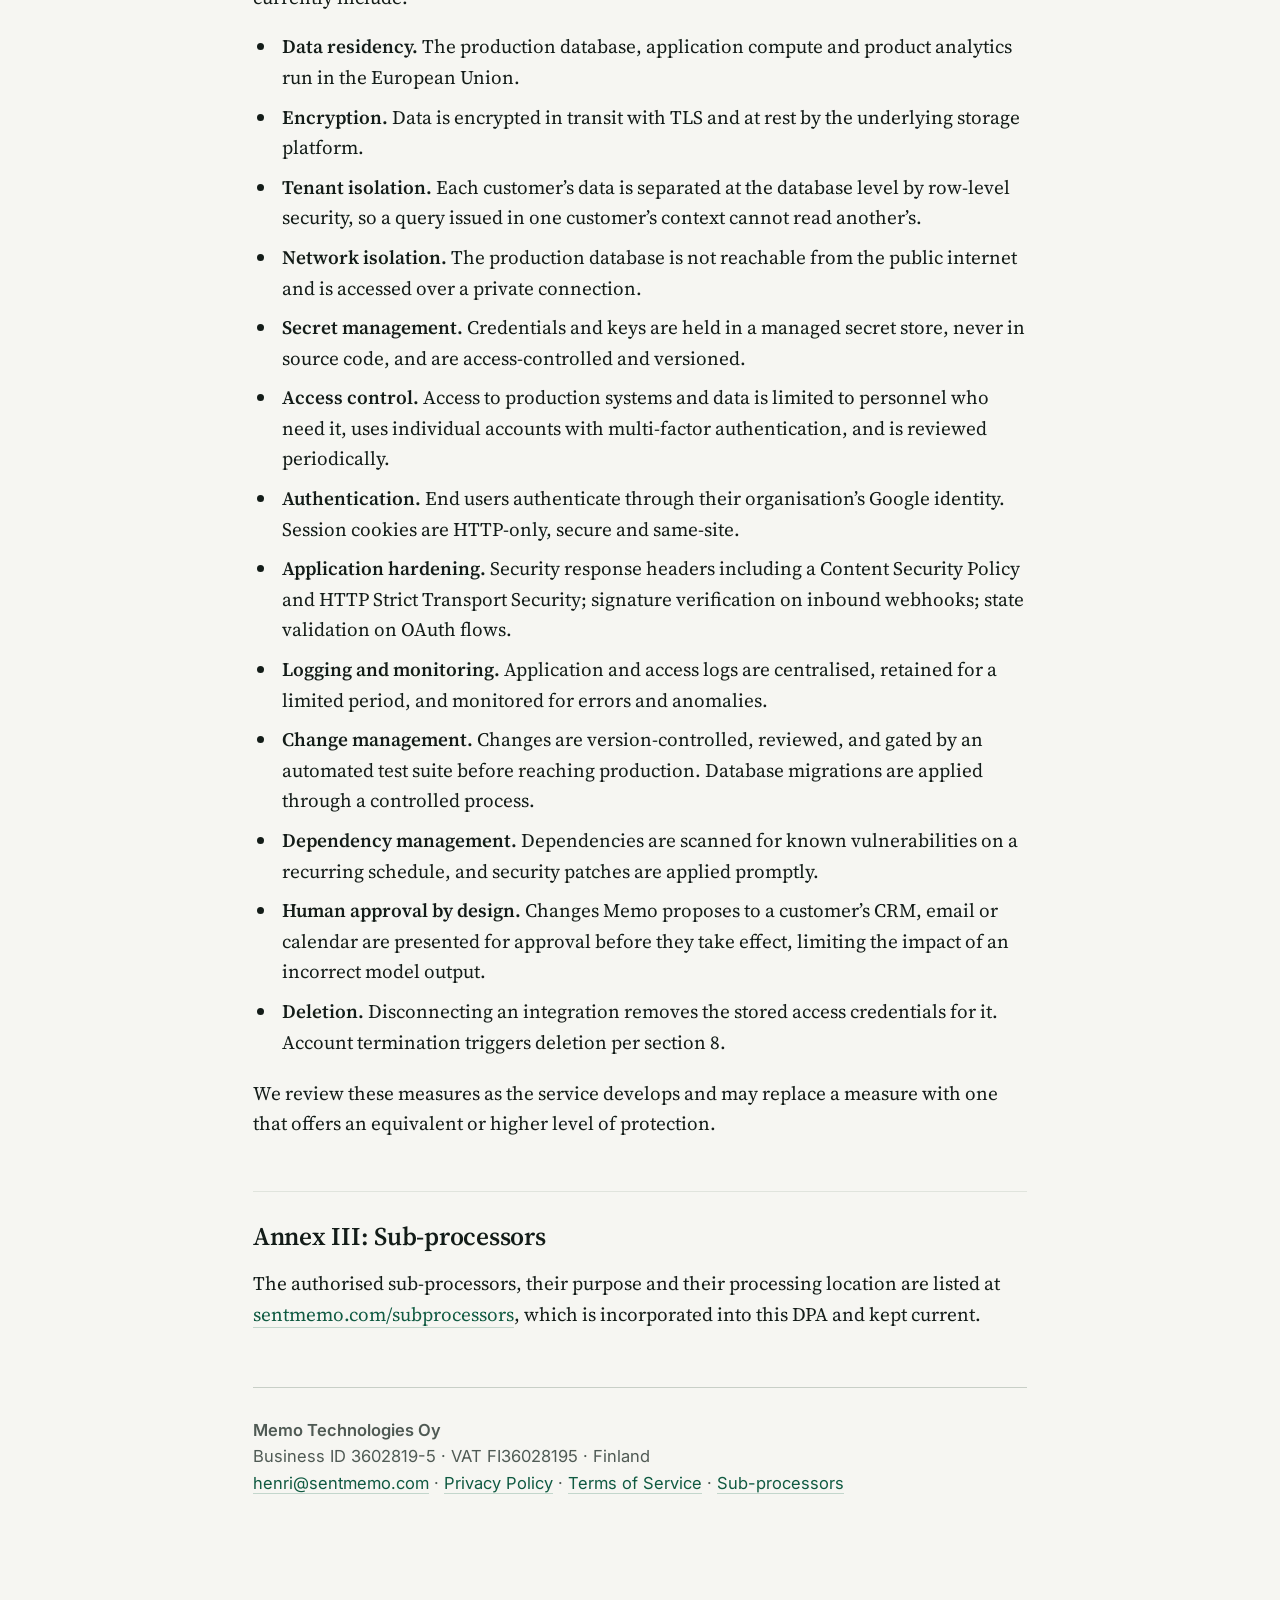
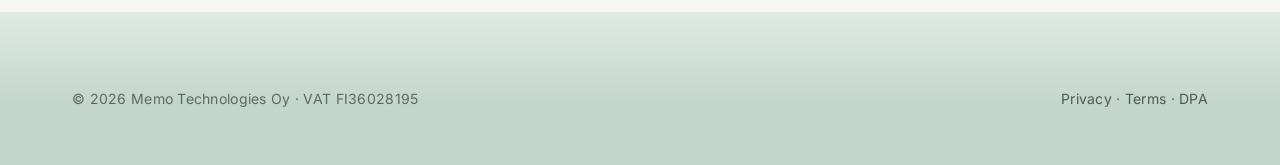
==== commit 94364fe3: "Cut the page down, and take the em dashes out Two things the site was doing that read as machine-wri" ====
--- a/dpa/index.html
+++ b/dpa/index.html
@@ -3,22 +3,22 @@
 <head>
   <meta charset="UTF-8">
   <meta name="viewport" content="width=device-width, initial-scale=1.0">
-  <title>Data Processing Agreement &ndash; Memo</title>
+  <title>Data Processing Agreement · Memo</title>
   <meta name="description" content="Memo Technologies Oy's GDPR Article 28 data processing agreement, including the description of processing, security measures and sub-processor terms.">
   <link rel="icon" href="data:image/svg+xml,<svg xmlns='http://www.w3.org/2000/svg' viewBox='0 0 100 100'><rect width='100' height='100' rx='6' fill='%230e3b2e'/><text x='50' y='68' font-family='ui-serif,Georgia' font-size='60' font-weight='600' fill='%23f6f6f2' text-anchor='middle'>M</text></svg>">
 
   <link rel="preconnect" href="https://fonts.googleapis.com">
   <link rel="preconnect" href="https://fonts.gstatic.com" crossorigin>
   <link href="https://fonts.googleapis.com/css2?family=Source+Serif+4:ital,opsz,wght@0,8..60,400;0,8..60,500;0,8..60,600;0,8..60,700;1,8..60,400;1,8..60,500&family=Inter:wght@400;500;600;700&display=swap" rel="stylesheet">
-  <link rel="stylesheet" href="/sales.css?v=20260819">
-  <link rel="stylesheet" href="/legal.css?v=20260819">
+  <link rel="stylesheet" href="/sales.css?v=20260819b">
+  <link rel="stylesheet" href="/legal.css?v=20260819b">
 
   <link rel="canonical" href="https://sentmemo.com/dpa/">
   <meta name="theme-color" content="#f6f6f2">
   <meta property="og:type" content="website">
   <meta property="og:site_name" content="Memo">
   <meta property="og:url" content="https://sentmemo.com/dpa/">
-  <meta property="og:title" content="Data Processing Agreement &mdash; Memo">
+  <meta property="og:title" content="Data Processing Agreement · Memo">
   <meta property="og:description" content="Memo's GDPR Article 28 data processing agreement.">
 </head>
 <body>
@@ -45,7 +45,7 @@
       This Data Processing Agreement (&ldquo;DPA&rdquo;) governs our processing of personal data on
       your behalf when you use Memo. It forms part of the
       <a href="/terms/">Terms of Service</a> or of any other written agreement between us covering
-      the Memo service (the &ldquo;Agreement&rdquo;), and applies automatically &mdash; you do not
+      the Memo service (the &ldquo;Agreement&rdquo;), and applies automatically. You do not
       need to sign it separately. Where it conflicts with the rest of the Agreement, this DPA wins
       on matters of data protection.
     </p>
@@ -77,14 +77,14 @@
     </p>
     <p>
       We act as an independent controller for a limited set of data that is not Customer Personal
-      Data &mdash; account administration, billing, and security and service telemetry. That
+      Data: account administration, billing, and security and service telemetry. That
       processing is described in our <a href="/privacy/">Privacy Policy</a> and is outside this DPA.
     </p>
 
     <h2>3. Our processing obligations</h2>
     <p>We will:</p>
     <ul>
-      <li>process Customer Personal Data only on your documented instructions, including as to international transfers, unless required otherwise by EU or Member State law &mdash; in which case we will tell you before processing, unless that law forbids it. The Agreement, this DPA, and your use of the service&rsquo;s features are your documented instructions;</li>
+      <li>process Customer Personal Data only on your documented instructions, including as to international transfers, unless required otherwise by EU or Member State law, in which case we will tell you before processing, unless that law forbids it. The Agreement, this DPA, and your use of the service&rsquo;s features are your documented instructions;</li>
       <li>tell you if, in our opinion, an instruction infringes Data Protection Law;</li>
       <li>ensure that everyone authorised to process Customer Personal Data is bound by an appropriate duty of confidentiality;</li>
       <li>implement and maintain the technical and organisational measures set out in <strong>Annex II</strong>, as required by Article 32 GDPR;</li>
@@ -179,13 +179,13 @@
       notice of any material change; no update will reduce the protections it provides.
     </p>
 
-    <h2>Annex I &mdash; Description of the processing</h2>
+    <h2>Annex I: Description of the processing</h2>
     <h3>Parties</h3>
     <p>
       <strong>Data exporter / controller:</strong> the customer organisation identified in the
       Agreement.<br>
       <strong>Data importer / processor:</strong> Memo Technologies Oy, Business ID 3602819-5,
-      Finland &mdash; <a href="mailto:henri@sentmemo.com?subject=DPA">henri@sentmemo.com</a>.
+      Finland. <a href="mailto:henri@sentmemo.com?subject=DPA">henri@sentmemo.com</a>.
     </p>
 
     <h3>Subject matter, nature and purpose</h3>
@@ -209,10 +209,10 @@
 
     <h3>Categories of personal data</h3>
     <ul>
-      <li><strong>Identity and contact data</strong> &mdash; names, work email addresses, phone numbers, job titles, employer.</li>
-      <li><strong>Professional relationship data</strong> &mdash; deals, pipeline stages, values, notes, tasks, ownership and activity history.</li>
-      <li><strong>Communications content</strong> &mdash; meeting notes, chat messages, voice notes and their transcripts, meeting transcripts, calendar event details, and email content where Gmail is connected.</li>
-      <li><strong>Account and usage data</strong> &mdash; sign-in identity, role, preferences, product usage events and session recordings of the web application.</li>
+      <li><strong>Identity and contact data</strong>: names, work email addresses, phone numbers, job titles, employer.</li>
+      <li><strong>Professional relationship data</strong>: deals, pipeline stages, values, notes, tasks, ownership and activity history.</li>
+      <li><strong>Communications content</strong>: meeting notes, chat messages, voice notes and their transcripts, meeting transcripts, calendar event details, and email content where Gmail is connected.</li>
+      <li><strong>Account and usage data</strong>: sign-in identity, role, preferences, product usage events and session recordings of the web application.</li>
     </ul>
 
     <h3>Special categories of data</h3>
@@ -226,7 +226,7 @@
     <h3>Frequency</h3>
     <p>Continuous, for the duration of the Agreement.</p>
 
-    <h2>Annex II &mdash; Technical and organisational measures</h2>
+    <h2>Annex II: Technical and organisational measures</h2>
     <p>
       We maintain measures appropriate to the risk, as required by Article 32 GDPR. These currently
       include:
@@ -251,7 +251,7 @@
       an equivalent or higher level of protection.
     </p>
 
-    <h2>Annex III &mdash; Sub-processors</h2>
+    <h2>Annex III: Sub-processors</h2>
     <p>
       The authorised sub-processors, their purpose and their processing location are listed at
       <a href="/subprocessors/">sentmemo.com/subprocessors</a>, which is incorporated into this DPA
--- a/sales.css
+++ b/sales.css
@@ -270,7 +270,7 @@
     .hed {
       font-family: var(--serif);
       font-weight: 500;
-      font-size: clamp(2.4rem, 6.4vw, 4.8rem);
+      font-size: clamp(2.3rem, 5.6vw, 4.2rem);
       line-height: 1.04;
       letter-spacing: -0.025em;
       color: var(--ink);
@@ -308,15 +308,6 @@
       flex-wrap: wrap;
       justify-content: center;
     }
-    .hero-trust {
-      margin-top: 1.5rem;
-      font-family: var(--sans);
-      font-size: 0.78rem;
-      color: var(--ink-mute);
-      letter-spacing: 0.005em;
-    }
-    .hero-trust em { color: var(--ink-soft); font-style: italic; }
-
     /* ── Floating product cards ───────────────────────────────── */
     .float-card {
       position: absolute;
@@ -421,7 +412,7 @@
 
     /* ── Photo plate ──────────────────────────────────────────── */
     .plate {
-      margin-top: clamp(2.5rem, 5vw, 4rem);
+      margin-top: clamp(2rem, 4vw, 3.25rem);
       margin-bottom: 1rem;
     }
     .plate-frame {
@@ -452,26 +443,28 @@
     }
 
     /* ── Section spacing ──────────────────────────────────────── */
-    section.bay { padding: clamp(5rem, 11vw, 10rem) 0; }
-    .section-eyebrow { display: inline-block; margin-bottom: 1.6rem; }
+    /* Tightened from clamp(5rem, 11vw, 10rem): eight sections of that were most
+       of the page's length, and the argument reads better close-set. */
+    section.bay { padding: clamp(3.25rem, 7.5vw, 7rem) 0; }
+    .section-eyebrow { display: inline-block; margin-bottom: 1.1rem; }
 
     h2.head {
       font-family: var(--serif);
       font-weight: 500;
-      font-size: clamp(2rem, 5vw, 3.85rem);
-      line-height: 1.04;
+      font-size: clamp(1.9rem, 4.2vw, 3.2rem);
+      line-height: 1.06;
       letter-spacing: -0.022em;
-      max-width: 24ch;
+      max-width: 26ch;
       color: var(--ink);
     }
     h2.head em { font-style: italic; }
 
     .lede {
-      font-size: 1.2rem;
+      font-size: 1.12rem;
       line-height: 1.55;
       color: var(--ink-soft);
-      max-width: 40rem;
-      margin-top: 1.4rem;
+      max-width: 42rem;
+      margin-top: 1.1rem;
     }
 
     /* ── Slack-window mock ────────────────────────────────────── */
@@ -763,14 +756,14 @@
 
     /* ── Problem ──────────────────────────────────────────────── */
     .problem-grid {
-      margin-top: 3.5rem;
+      margin-top: 2.5rem;
       display: grid;
       gap: 1.5rem;
       grid-template-columns: 1fr;
     }
     @media (min-width: 50rem) { .problem-grid { grid-template-columns: repeat(3, 1fr); gap: 1.75rem; } }
     .pcard {
-      padding: 1.75rem 1.6rem 1.85rem;
+      padding: 1.4rem 1.5rem 1.5rem;
       border-top: 1px solid var(--rule);
     }
     .pcard h3 {
@@ -799,7 +792,7 @@
 
     /* ── Numbers ──────────────────────────────────────────────── */
     .stats {
-      margin-top: 3rem;
+      margin-top: 2.75rem;
       border-top: 1px solid var(--rule);
     }
     .stat-row {
@@ -812,9 +805,9 @@
     }
     @media (min-width: 50rem) {
       .stat-row {
-        grid-template-columns: 9rem 1fr 16rem;
+        grid-template-columns: 9rem 1fr 18rem;
         gap: 2.5rem;
-        padding: 2rem 0;
+        padding: 1.4rem 0;
       }
     }
     .stat-row .num {
@@ -838,7 +831,7 @@
       color: var(--ink-soft);
     }
     .citations {
-      margin-top: 2rem;
+      margin-top: 1.5rem;
       font-family: var(--sans);
       font-size: 0.72rem;
       line-height: 1.7;
@@ -850,7 +843,7 @@
 
     /* ── Solution / Steps ─────────────────────────────────────── */
     .steps {
-      margin-top: 3.5rem;
+      margin-top: 2.5rem;
       display: grid;
       gap: 2.5rem;
       grid-template-columns: 1fr;
@@ -900,7 +893,7 @@
     }
 
     .capability-row {
-      margin-top: 5rem;
+      margin-top: 3.25rem;
       display: grid;
       gap: 3rem;
       grid-template-columns: 1fr;
@@ -1034,86 +1027,6 @@
       padding: 0.2rem 0.6rem;
       border-radius: 4px;
     }
-    .web-grid {
-      display: grid;
-      gap: 0.85rem;
-      grid-template-columns: 1fr;
-    }
-    @media (min-width: 36rem) { .web-grid { grid-template-columns: 1fr 1.15fr; } }
-    .web-card {
-      border: 1px solid var(--rule-soft);
-      border-radius: 6px;
-      padding: 1rem 1.05rem 1.1rem;
-      background: var(--surface);
-    }
-    .web-card h4 {
-      font-family: var(--serif);
-      font-weight: 500;
-      font-size: 1.05rem;
-      color: var(--ink);
-      margin-bottom: 0.5rem;
-    }
-    .web-card p { color: var(--ink-soft); line-height: 1.5; font-size: 0.86rem; }
-    .web-card-meeting h4 { display: flex; align-items: baseline; gap: 0.5rem; flex-wrap: wrap; }
-    .web-card-meeting h4 .time {
-      font-size: 0.72rem;
-      color: var(--ink-faint);
-      margin-left: 0.4rem;
-      font-weight: 400;
-    }
-    /* A status, so it takes a tone rather than a hue of its own. */
-    .web-card-meeting .needs {
-      font-size: 0.6rem;
-      letter-spacing: 0.14em;
-      text-transform: uppercase;
-      color: var(--warning);
-      background: var(--warning-soft);
-      padding: 0.15rem 0.45rem;
-      border-radius: 3px;
-      font-weight: 600;
-      margin-left: auto;
-    }
-    .web-card-meeting .who { font-size: 0.78rem; color: var(--ink-mute); margin-bottom: 0.5rem; }
-    .web-card-meeting a,
-    .web-card-meeting .mock-link { color: var(--accent); font-size: 0.84rem; font-weight: 500; }
-    .web-card.full { grid-column: 1 / -1; }
-    .web-tasks {
-      display: flex;
-      flex-direction: column;
-      gap: 0.55rem;
-      margin-top: 0.85rem;
-    }
-    .web-task {
-      display: grid;
-      grid-template-columns: 18px 1fr auto;
-      gap: 0.6rem;
-      align-items: baseline;
-      padding: 0.55rem 0;
-      border-top: 1px solid var(--rule-soft);
-      font-size: 0.88rem;
-    }
-    .web-task:first-child { border-top: 0; padding-top: 0; }
-    .web-task .box {
-      width: 14px; height: 14px;
-      border: 1px solid var(--rule);
-      border-radius: 3px;
-      margin-top: 4px;
-      background: var(--surface);
-    }
-    .web-task .who { color: var(--ink-faint); font-size: 0.78rem; }
-    .web-task .label { color: var(--ink); }
-    .web-tasks-cta {
-      margin-top: 0.75rem;
-      display: inline-block;
-      font-family: var(--sans);
-      font-size: 0.8rem;
-      font-weight: 600;
-      padding: 0.45rem 1rem;
-      background: var(--primary);
-      color: var(--on-primary);
-      border-radius: 4px;
-    }
-
     /* ── Workspace demo (inside .webapp) ──────────────────────
        Plate I. The same light frame as Plate II, hosting the loop the
        product actually runs: a trigger Memo found on its own, one
@@ -1257,7 +1170,6 @@
       color: var(--accent);
       margin-top: 0.7rem;
     }
-    .ap-thinking .thinking-dots span { background: var(--accent); }
 
     .ap-prop-head {
       display: flex;
@@ -1377,7 +1289,7 @@
 
     /* ── Integrations ─────────────────────────────────────────── */
     .integrations-block {
-      margin-top: 3.5rem;
+      margin-top: 2.5rem;
       display: grid;
       gap: 3rem;
       grid-template-columns: 1fr;
@@ -1414,8 +1326,8 @@
       flex-direction: column;
       align-items: center;
       justify-content: center;
-      gap: 0.7rem;
-      min-height: 6rem;
+      gap: 0.6rem;
+      min-height: 4.75rem;
     }
     .iconcell img {
       max-height: 26px;
@@ -1485,7 +1397,7 @@
       100%      { opacity: 0; transform: translateY(-6px); }
     }
 
-    /* Phase 1 — transcript arrives, thinking dots */
+    /* Phase 1: the ask lands, and I start reading */
     .thinking-dots {
       display: inline-flex;
       gap: 4px;
@@ -1494,7 +1406,7 @@
     .thinking-dots span {
       width: 6px; height: 6px;
       border-radius: 50%;
-      background: #1d9bd1;
+      background: var(--accent);
       animation: thinkBounce 1.2s infinite ease-in-out;
     }
     .thinking-dots span:nth-child(2) { animation-delay: 0.18s; }
@@ -1504,7 +1416,7 @@
       35%           { opacity: 1;    transform: translateY(-2px); }
     }
 
-    /* Phase 2 — the approve button asks for the tap */
+    /* Phase 2: the approve button asks for the tap */
     .phase-2 .ap-btn.primary {
       animation: pulseGlow 2.4s infinite ease-in-out;
       animation-delay: 5.2s;
@@ -1514,3 +1426,12 @@
       50%      { box-shadow: 0 0 0 4px rgba(15, 90, 65, 0.28); }
     }
 
+    /* ── Reduced motion ───────────────────────────────────────── */
+    @media (prefers-reduced-motion: reduce) {
+      * { transition: none !important; animation-duration: 0.001s !important; animation-iteration-count: 1 !important; }
+      /* Without motion the demo becomes a still, so it has to be the frame
+         that carries the most: the multi-action draft, split into what Memo
+         already did and what it is asking permission for. */
+      .phase-2 { opacity: 1; }
+      .phase-1, .phase-3 { display: none; }
+    }
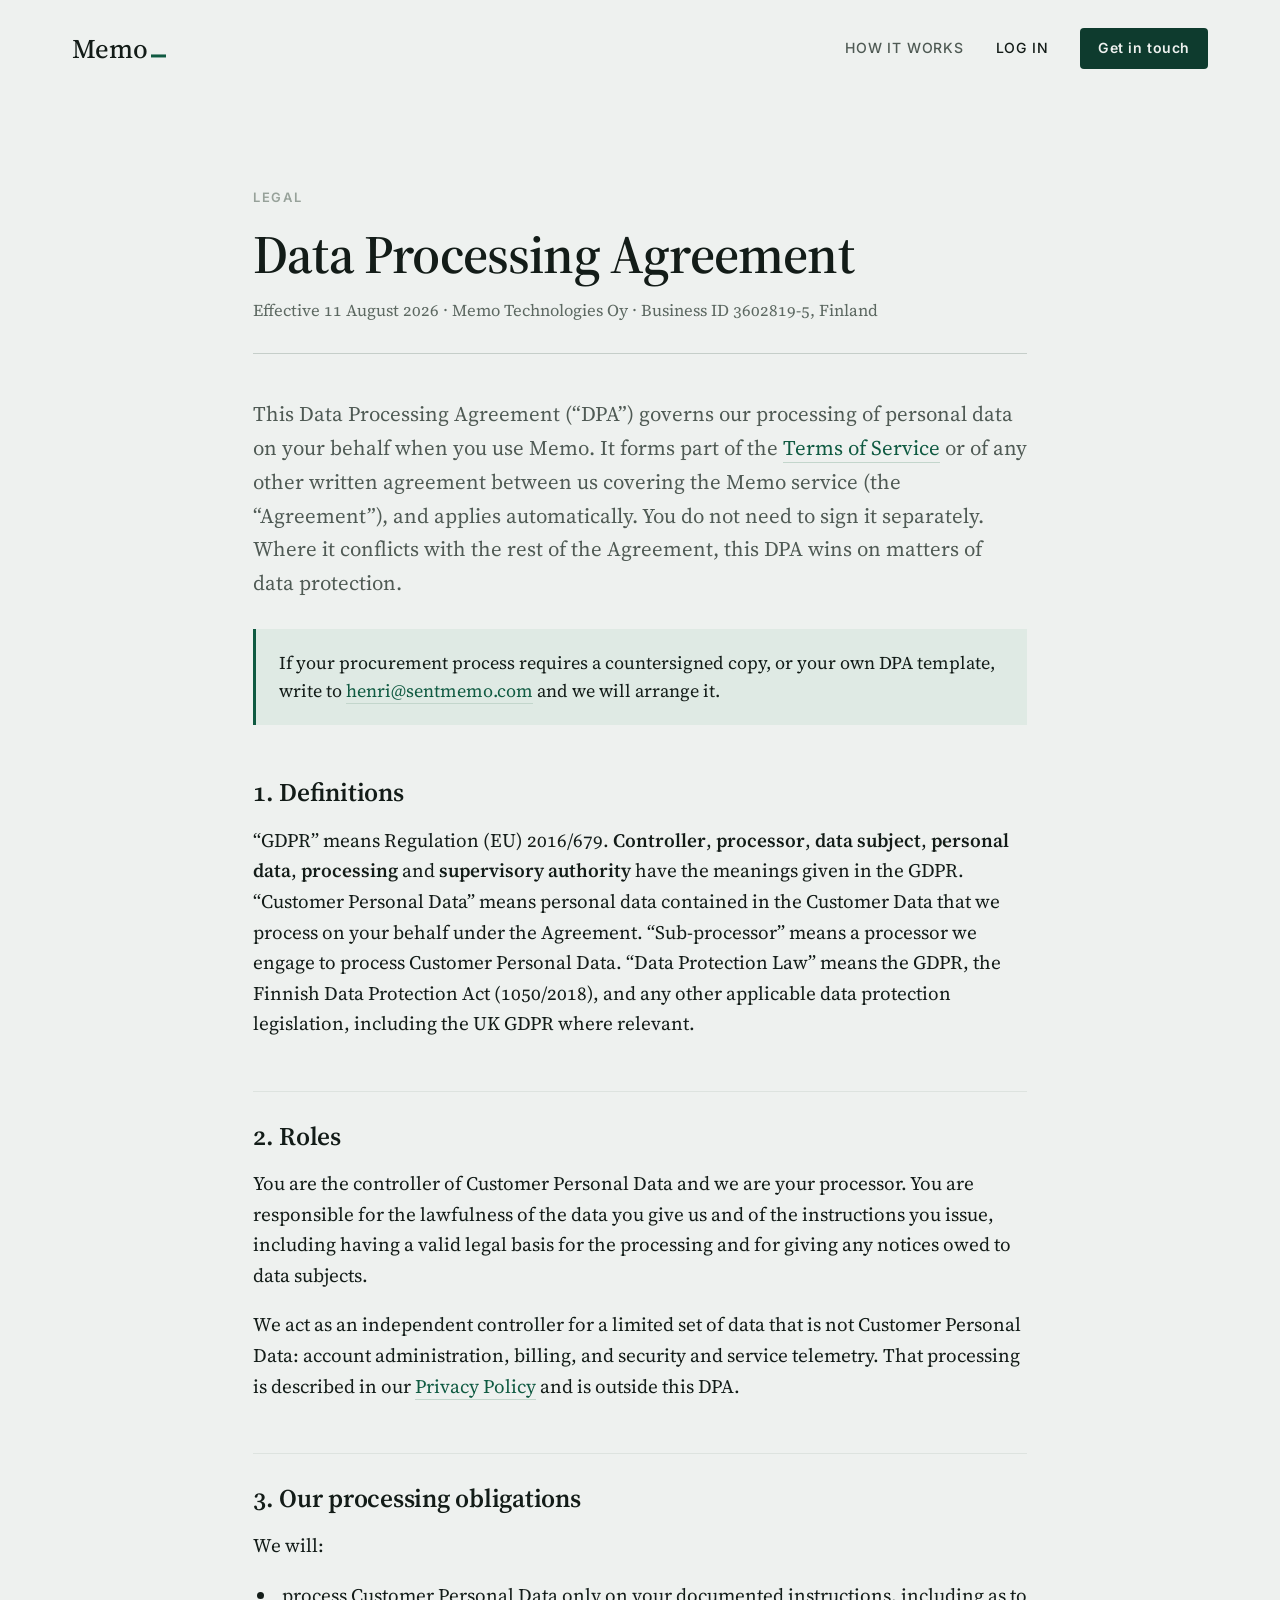
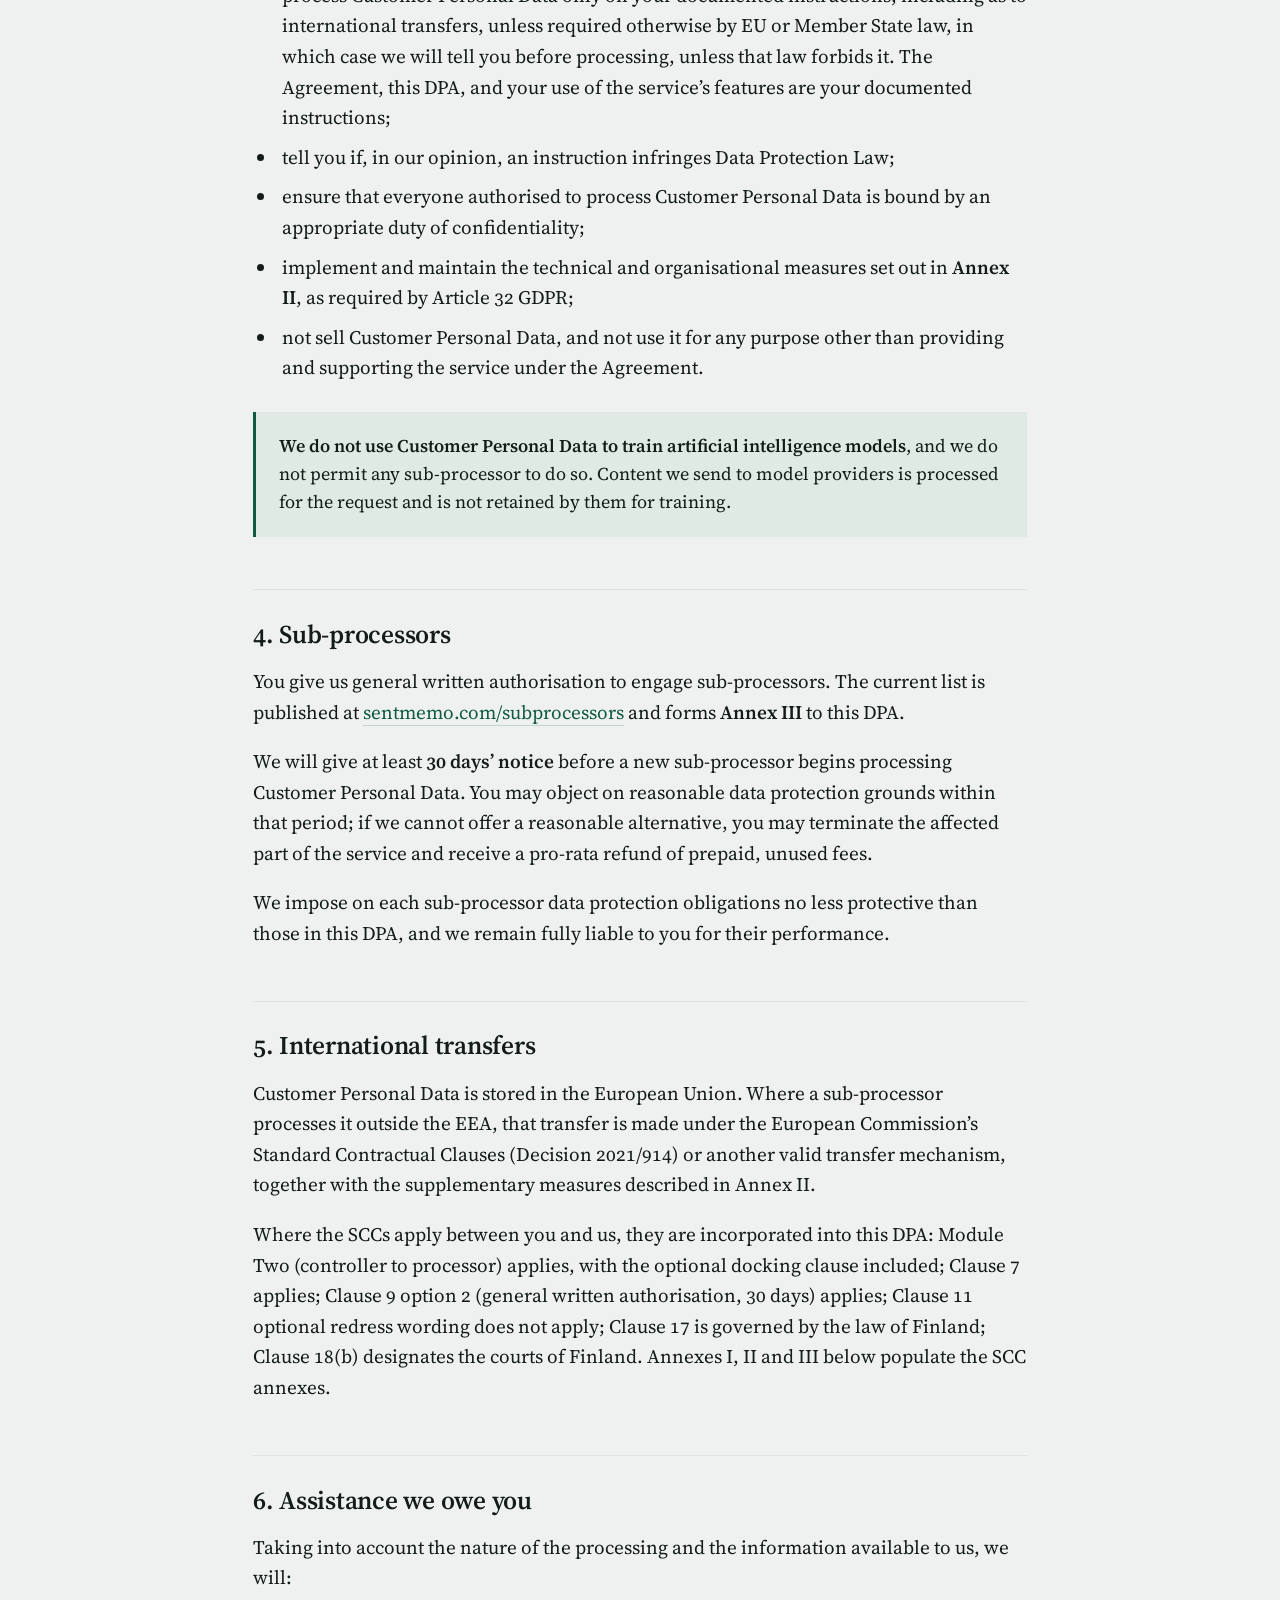
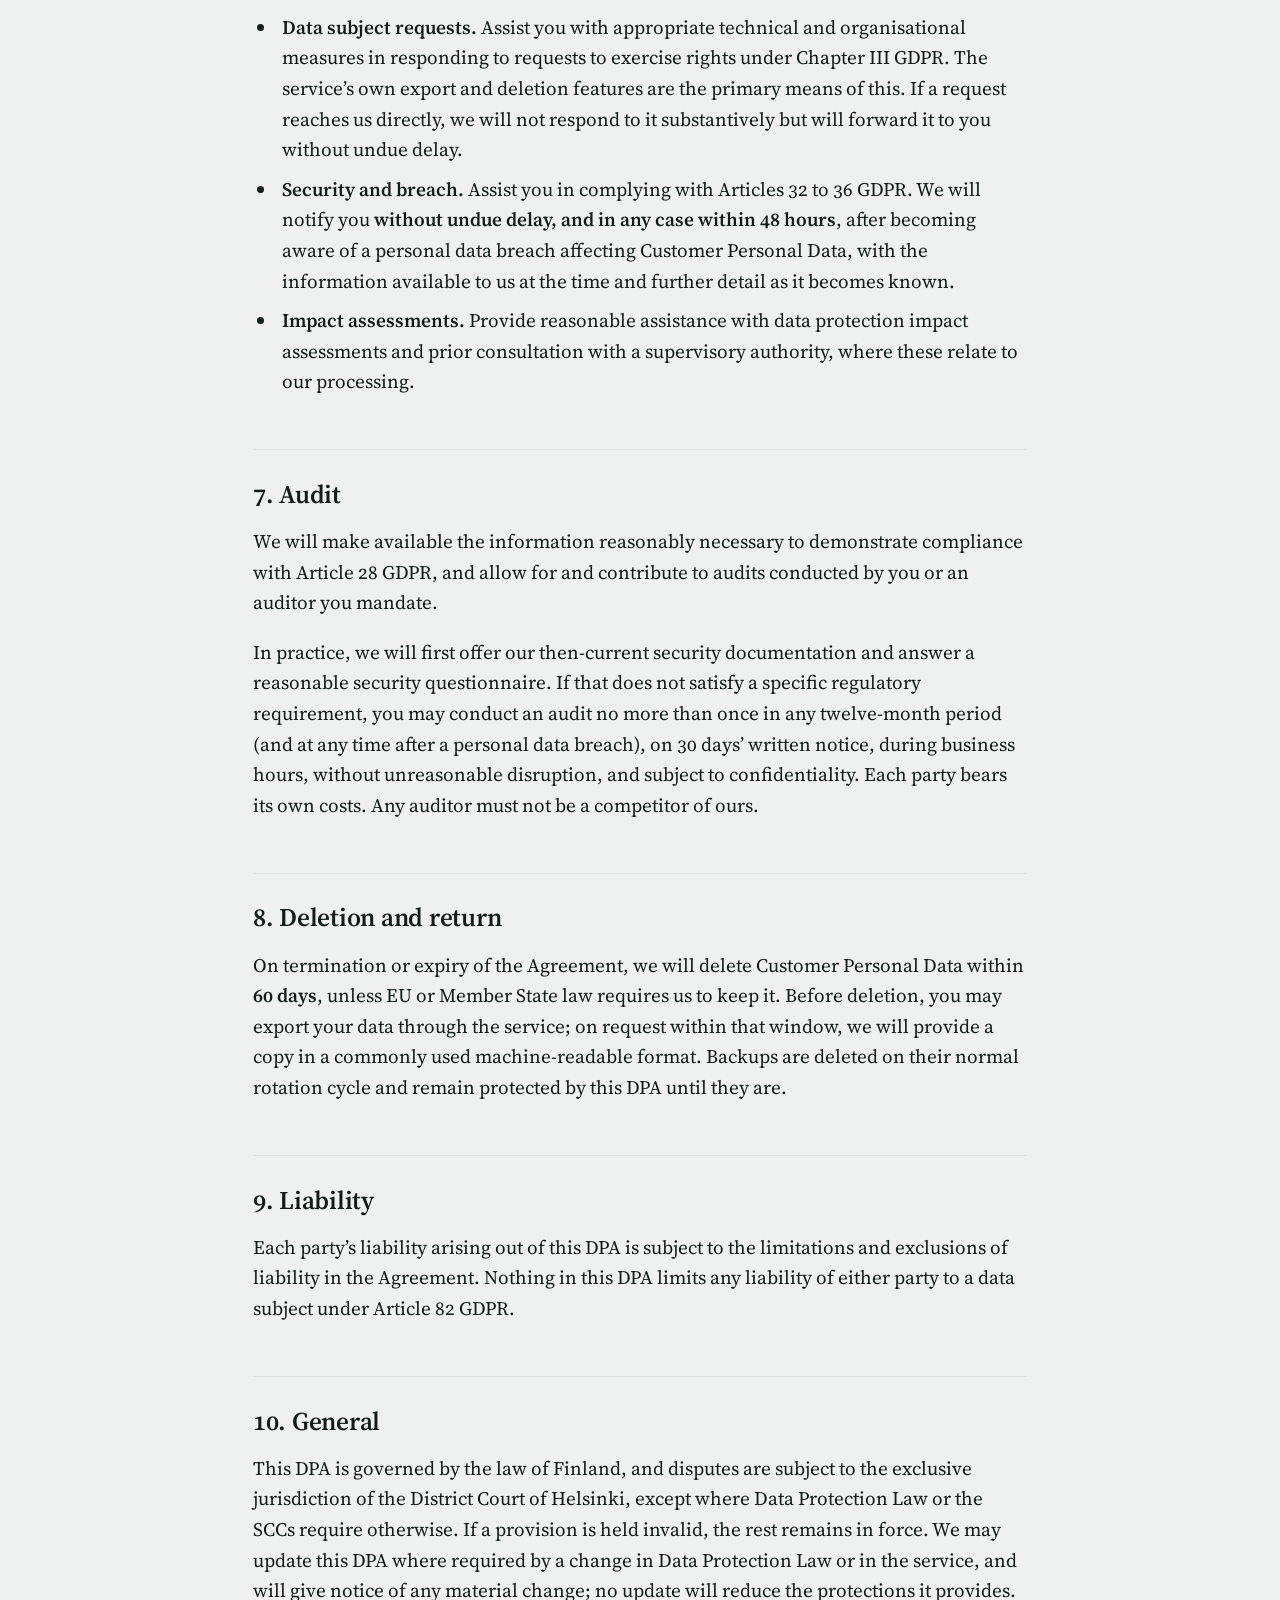
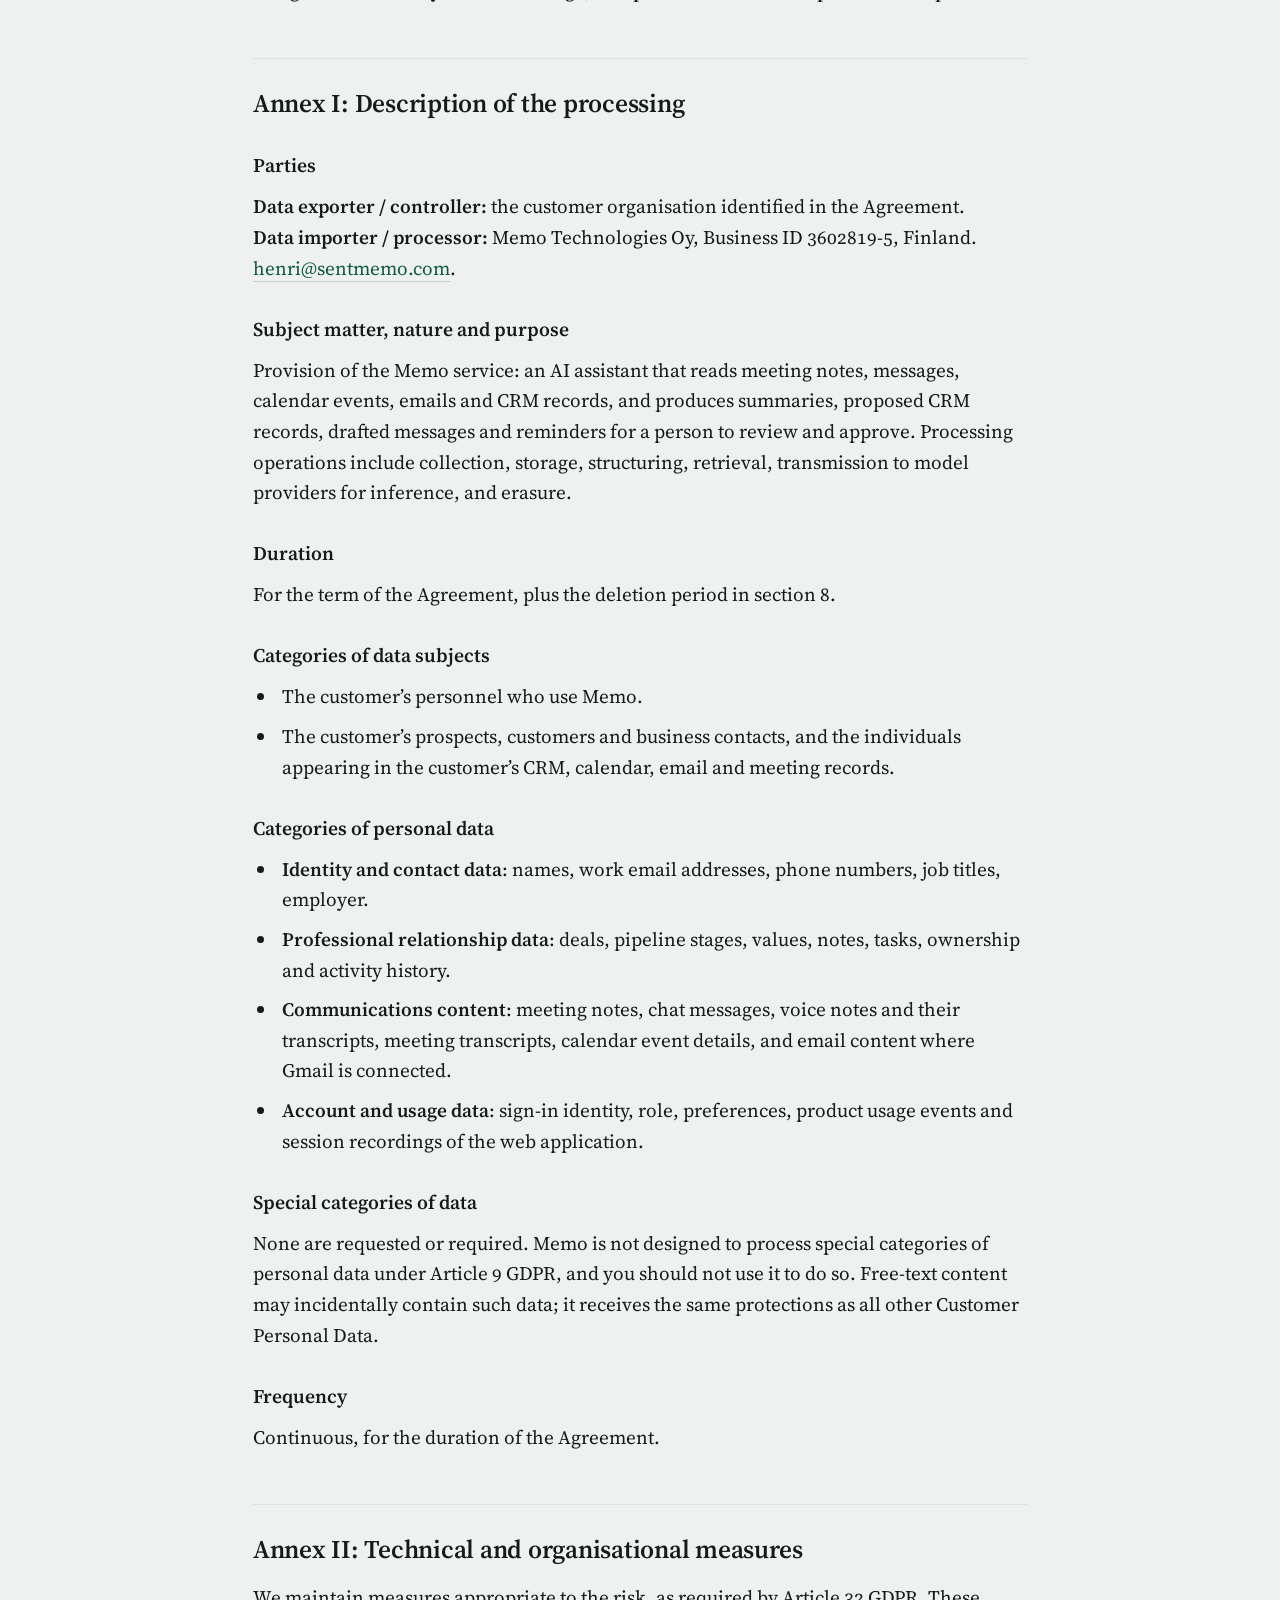
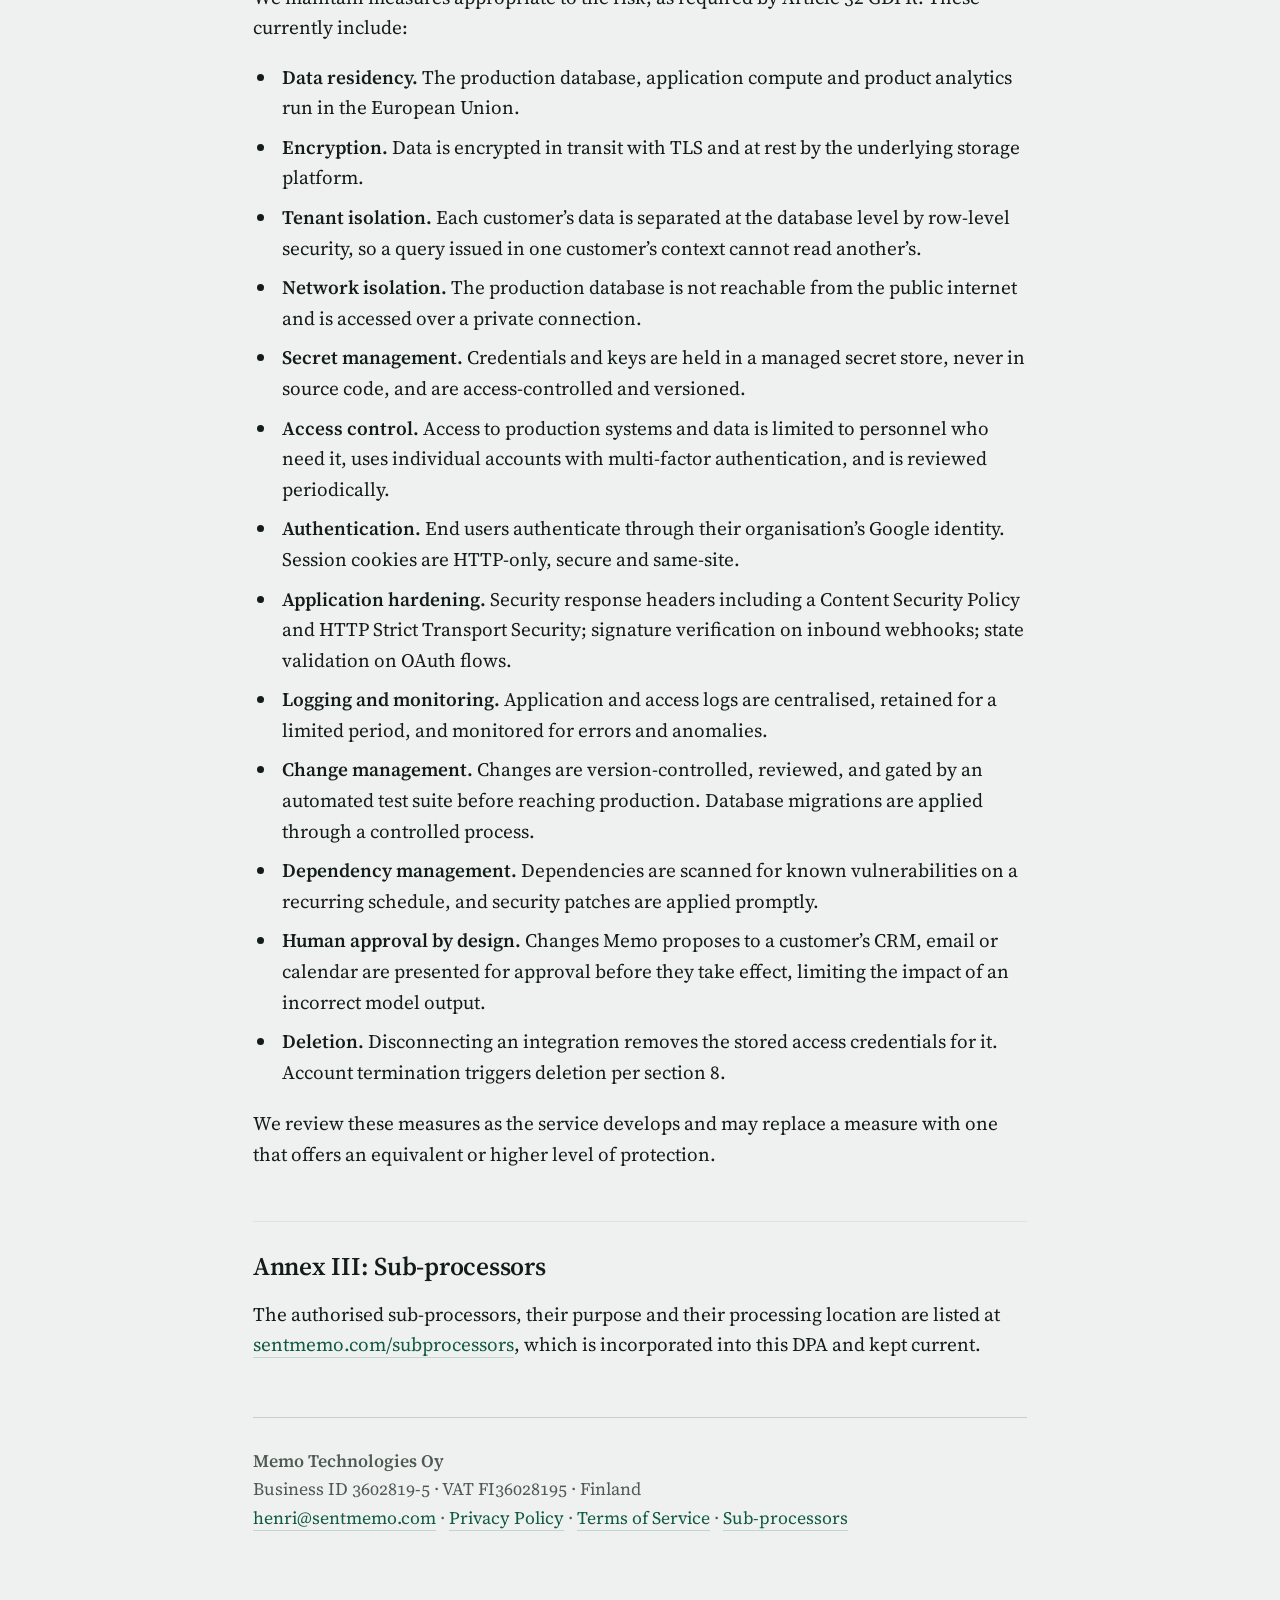
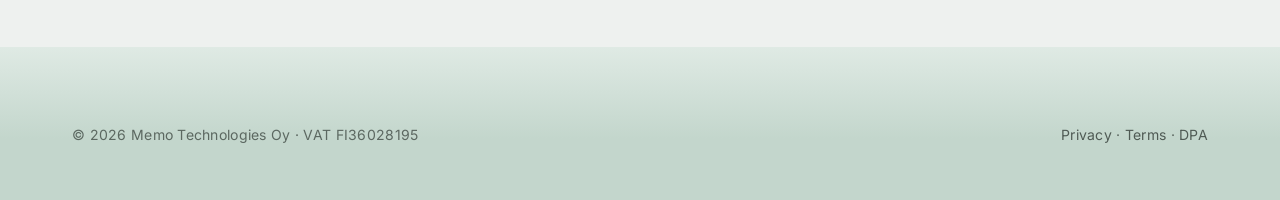
==== commit a8d289f5: "Give the two families one rule, and get the canvas off bone The type had drifted into two voices wit" ====
--- a/dpa/index.html
+++ b/dpa/index.html
@@ -5,16 +5,16 @@
   <meta name="viewport" content="width=device-width, initial-scale=1.0">
   <title>Data Processing Agreement · Memo</title>
   <meta name="description" content="Memo Technologies Oy's GDPR Article 28 data processing agreement, including the description of processing, security measures and sub-processor terms.">
-  <link rel="icon" href="data:image/svg+xml,<svg xmlns='http://www.w3.org/2000/svg' viewBox='0 0 100 100'><rect width='100' height='100' rx='6' fill='%230e3b2e'/><text x='50' y='68' font-family='ui-serif,Georgia' font-size='60' font-weight='600' fill='%23f6f6f2' text-anchor='middle'>M</text></svg>">
+  <link rel="icon" href="data:image/svg+xml,<svg xmlns='http://www.w3.org/2000/svg' viewBox='0 0 100 100'><rect width='100' height='100' rx='6' fill='%230e3b2e'/><text x='50' y='68' font-family='ui-serif,Georgia' font-size='60' font-weight='600' fill='%23eef1ef' text-anchor='middle'>M</text></svg>">
 
   <link rel="preconnect" href="https://fonts.googleapis.com">
   <link rel="preconnect" href="https://fonts.gstatic.com" crossorigin>
   <link href="https://fonts.googleapis.com/css2?family=Source+Serif+4:ital,opsz,wght@0,8..60,400;0,8..60,500;0,8..60,600;0,8..60,700;1,8..60,400;1,8..60,500&family=Inter:wght@400;500;600;700&display=swap" rel="stylesheet">
-  <link rel="stylesheet" href="/sales.css?v=20260819b">
-  <link rel="stylesheet" href="/legal.css?v=20260819b">
+  <link rel="stylesheet" href="/sales.css?v=20260821a">
+  <link rel="stylesheet" href="/legal.css?v=20260821a">
 
   <link rel="canonical" href="https://sentmemo.com/dpa/">
-  <meta name="theme-color" content="#f6f6f2">
+  <meta name="theme-color" content="#eef1ef">
   <meta property="og:type" content="website">
   <meta property="og:site_name" content="Memo">
   <meta property="og:url" content="https://sentmemo.com/dpa/">
--- a/sales.css
+++ b/sales.css
@@ -1,16 +1,25 @@
     :root {
       /* ── Memo's "Close" palette ─────────────────────────────────
          These are the app's own design tokens (app/globals.css),
-         not a marketing approximation of them: deep racing green on
-         bone. Green is the one hue a sales tool has earned — it means
-         *closed* — and at this depth it reads Nordic rather than
-         fintech mint. Keep the two files in step; where they differ,
-         the app is right. */
-
-      /* Paper — the neutral ramp, retinted bone → green-black. */
-      --paper:        #f6f6f2;  /* canvas        · neutral-50  */
+         not a marketing approximation of them: deep racing green on a
+         cool mineral off-white. Green is the one hue a sales tool has
+         earned — it means *closed* — and at this depth it reads Nordic
+         rather than fintech mint. The neutral it sits on is the site's
+         one departure from the app: the app's canvas is bone, and bone
+         under a serif display is the house style of half the AI web, so
+         the marketing page rotates the same lightness onto the green
+         axis. Everything else here should stay in step with the app;
+         where they differ elsewhere, the app is right. */
+
+      /* Paper — the neutral ramp, a cool mineral off-white on the way to
+         green-black. The canvas used to be bone (#f6f6f2), a warm ivory
+         that put the page in the same room as every other serif-on-cream
+         AI site. Same lightness, hue rotated off yellow onto the green
+         axis: it now reads as weathered stone rather than paper stock,
+         and it agrees with the racing green instead of fighting it. */
+      --paper:        #eef1ef;  /* canvas        · neutral-50  */
       --surface:      #ffffff;  /* cards, panels · surface     */
-      --paper-card:   #eef0ea;  /* subtle rows   · neutral-100 */
+      --paper-card:   #e7ebe8;  /* subtle rows   · neutral-100 */
       --paper-warm:   #dfeae4;  /* brand tint    · brand       */
       --paper-deep:   #c3d6cc;  /* tint border   · brand-strong*/
 
@@ -19,15 +28,15 @@
       --ink-soft:     #4f5a54;  /* secondary      · neutral-600 */
       --ink-mute:     #5c6861;  /* tertiary       · ink-subtle  */
       --ink-faint:    #97a29a;  /* captions       · neutral-400 */
-      --rule:         #c8cfc7;  /* strong border  · neutral-300 */
-      --rule-soft:    #e0e4dd;  /* default border · neutral-200 */
-
-      /* Racing green. `--primary` is the action surface and carries
-         bone, not white; `--accent` is emphasis — links and focus —
-         lifted off it so a link is not a button. */
+      --rule:         #c5cec9;  /* strong border  · neutral-300 */
+      --rule-soft:    #dde3df;  /* default border · neutral-200 */
+
+      /* Racing green. `--primary` is the action surface and carries the
+         canvas colour, not white; `--accent` is emphasis — links and
+         focus — lifted off it so a link is not a button. */
       --primary:      #0e3b2e;
       --primary-hover:#0a2d23;
-      --on-primary:   #f6f6f2;
+      --on-primary:   #eef1ef;
       --accent:       #0f5a41;
       --accent-deep:  #0a2d23;
       --accent-glow:  rgba(15, 90, 65, 0.16);
@@ -48,6 +57,27 @@
       --warning-lit:  #e2a45c;
       --danger-lit:   #f28b7d;
 
+      /* Two families, and the split between them is by *role*, not by
+         size or by whim. The page had drifted: sentences of running prose
+         set in Inter sitting directly under serif headings, an italic
+         serif name in a row of sans caps, and a Slack mock asking for a
+         Lato it never loaded, so it rendered in a third, system face.
+         The rule, from here on:
+
+           --serif  everything editorial. Headings, ledes, body copy,
+                    card copy, list descriptions, statistics, citations,
+                    plate captions. If it is a sentence, it is serif.
+           --sans   everything that labels or operates. Eyebrows and
+                    smallcaps, buttons, tags, nav, footer, and the chrome
+                    inside the product mocks — which are pictures of
+                    software, and software is set in a UI face.
+
+         One exception, and it is the app's rather than the page's: page
+         titles inside the mocks (`.web-page-head h3`, `.ap-card h5`) stay
+         serif, because Memo's own interface sets them that way and a
+         screenshot should show the product, not the stylesheet.
+
+         Nothing else gets a font-family. */
       --serif: 'Source Serif 4', 'Source Serif Pro', 'Iowan Old Style', Georgia, 'Times New Roman', serif;
       --sans:  'Inter', -apple-system, BlinkMacSystemFont, 'Segoe UI', Helvetica, Arial, sans-serif;
 
@@ -105,9 +135,7 @@
     }
     .smallcaps--accent { color: var(--accent); }
     .caption {
-      font-family: var(--sans);
-      font-size: 0.78rem;
-      letter-spacing: 0.04em;
+      font-size: 0.9rem;
       color: var(--ink-mute);
       font-weight: 400;
     }
@@ -474,12 +502,16 @@
       overflow: hidden;
       display: grid;
       grid-template-columns: 14rem 1fr;
-      font-family: 'Lato', -apple-system, BlinkMacSystemFont, 'Segoe UI', Helvetica, Arial, sans-serif;
+      /* Slack's own face is Lato, but the page never loaded it, so this
+         fell through to the system UI font — a third family on a
+         two-family page. Inter is the closer read of Slack's chrome than
+         SF or Segoe is, and it costs no extra request. */
+      font-family: var(--sans);
       color: #d1d2d3;
       box-shadow:
         0 1px 0 rgba(0,0,0,0.04),
-        0 30px 60px -28px rgba(20, 10, 4, 0.45),
-        0 18px 30px -16px rgba(20, 10, 4, 0.35);
+        0 30px 60px -28px rgb(19 28 24 / 0.45),
+        0 18px 30px -16px rgb(19 28 24 / 0.35);
       border: 1px solid rgba(0,0,0,0.08);
     }
     @media (max-width: 56rem) {
@@ -832,8 +864,7 @@
     }
     .citations {
       margin-top: 1.5rem;
-      font-family: var(--sans);
-      font-size: 0.72rem;
+      font-size: 0.82rem;
       line-height: 1.7;
       color: var(--ink-mute);
       letter-spacing: 0.005em;
@@ -916,11 +947,10 @@
       gap: 0.2rem;
     }
     .caplist li .desc {
-      font-size: 0.92rem;
+      font-size: 0.95rem;
       color: var(--ink-mute);
-      font-family: var(--sans);
       font-weight: 400;
-      letter-spacing: 0.005em;
+      line-height: 1.5;
     }
     .caplist.coming li { color: var(--ink-soft); }
     .caplist h4, .capability-row h4 {
@@ -1344,7 +1374,10 @@
       text-transform: uppercase;
       color: var(--ink-mute);
     }
-    .iconcell.coming .name { color: var(--ink-soft); font-style: italic; text-transform: none; letter-spacing: 0.01em; font-size: 0.84rem; font-family: var(--serif); font-weight: 400; }
+    /* Same treatment as every other connector name — the "Coming soon"
+       heading above the grid already does the distinguishing, so this had
+       no reason to break into italic serif mid-row. */
+    .iconcell.coming .name { color: var(--ink-faint); }
 
     /* ── Footer ───────────────────────────────────────────────── */
     .colophon {
--- a/legal.css
+++ b/legal.css
@@ -1,6 +1,10 @@
-/* Long-form legal documents. Inherits the palette and fonts from sales.css;
-   everything here is the reading measure and the document furniture that a
-   landing page has no use for. */
+/* Long-form legal documents. Inherits the palette and fonts from sales.css,
+   including its rule for which family goes where: serif for anything that is
+   read as a sentence, sans only for labels and operators. A document whose
+   heading ladder changed family at h3, and whose metadata, contact block and
+   table copy were all set in the label face, was breaking that rule four
+   times over. Everything here is now the reading measure and the document
+   furniture that a landing page has no use for. */
 
 .legal-shell {
   max-width: 46rem;
@@ -28,8 +32,7 @@
 }
 
 .legal-meta {
-  font-family: var(--sans);
-  font-size: 0.85rem;
+  font-size: 0.92rem;
   color: var(--ink-mute);
   padding-bottom: 1.6rem;
   border-bottom: 1px solid var(--rule);
@@ -56,11 +59,12 @@
 
 .legal-shell h2:first-of-type { border-top: 0; padding-top: 0; }
 
+/* h3 keeps the ladder in one family and separates itself by size and
+   weight instead — the same trick h2 uses against h1. */
 .legal-shell h3 {
-  font-family: var(--sans);
-  font-size: 0.94rem;
+  font-family: var(--serif);
+  font-size: 1.08rem;
   font-weight: 600;
-  letter-spacing: 0.005em;
   margin: 1.7rem 0 0.55rem;
 }
 
@@ -74,7 +78,7 @@
 .legal-shell strong { font-weight: 600; }
 
 /* A tint, not a bright green: `--accent-soft` was #4ea886, which the app
-   dropped, and a mint underline on bone reads as a highlighter. */
+   dropped, and a mint underline on this canvas reads as a highlighter. */
 .legal-shell a { border-bottom: 1px solid var(--paper-deep); }
 .legal-shell a:hover { border-bottom-color: var(--accent); }
 
@@ -101,13 +105,13 @@
   width: 100%;
   min-width: 34rem;
   border-collapse: collapse;
-  font-family: var(--sans);
-  font-size: 0.855rem;
+  font-size: 0.94rem;
   line-height: 1.5;
 }
 
 .legal-shell th {
   text-align: left;
+  font-family: var(--sans);
   font-weight: 600;
   font-size: 0.72rem;
   letter-spacing: 0.09em;
@@ -131,8 +135,7 @@
   margin-top: 3.2rem;
   padding-top: 1.6rem;
   border-top: 1px solid var(--rule);
-  font-family: var(--sans);
-  font-size: 0.92rem;
+  font-size: 0.98rem;
   color: var(--ink-soft);
 }
 
